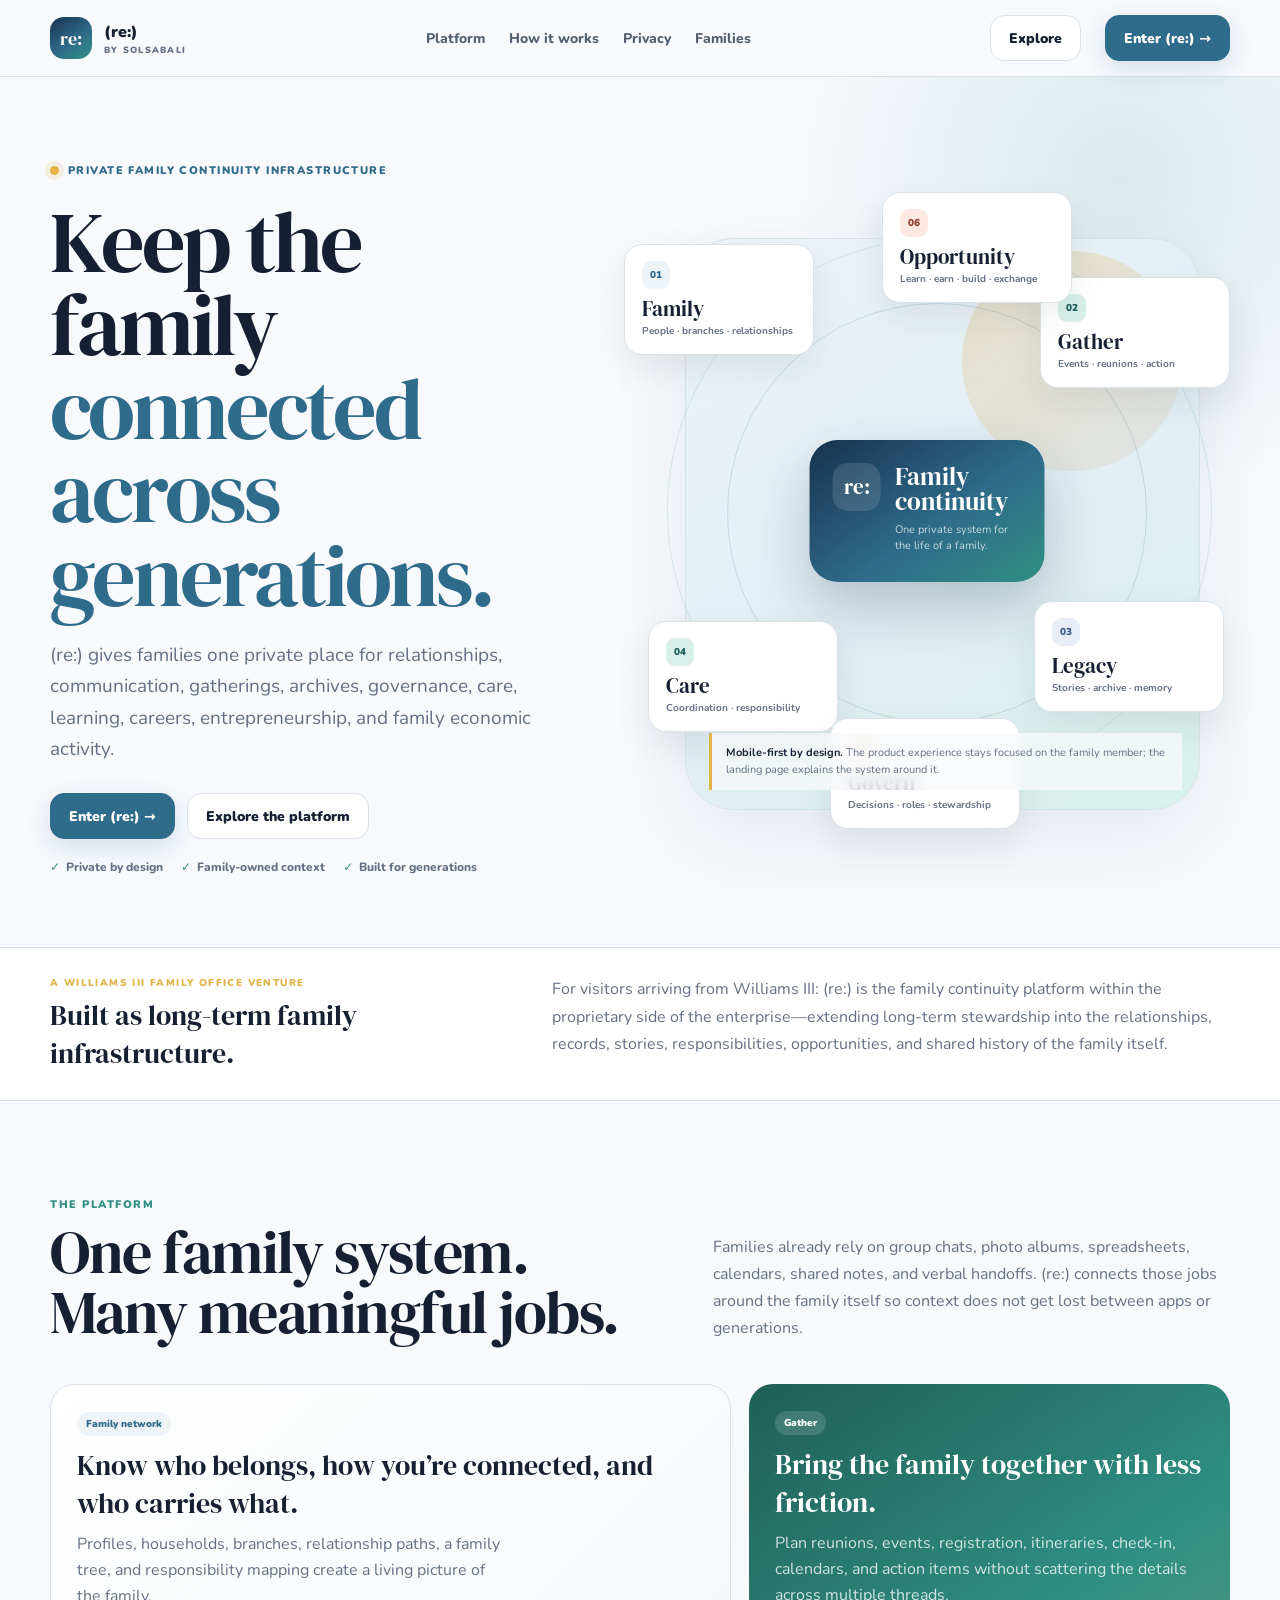
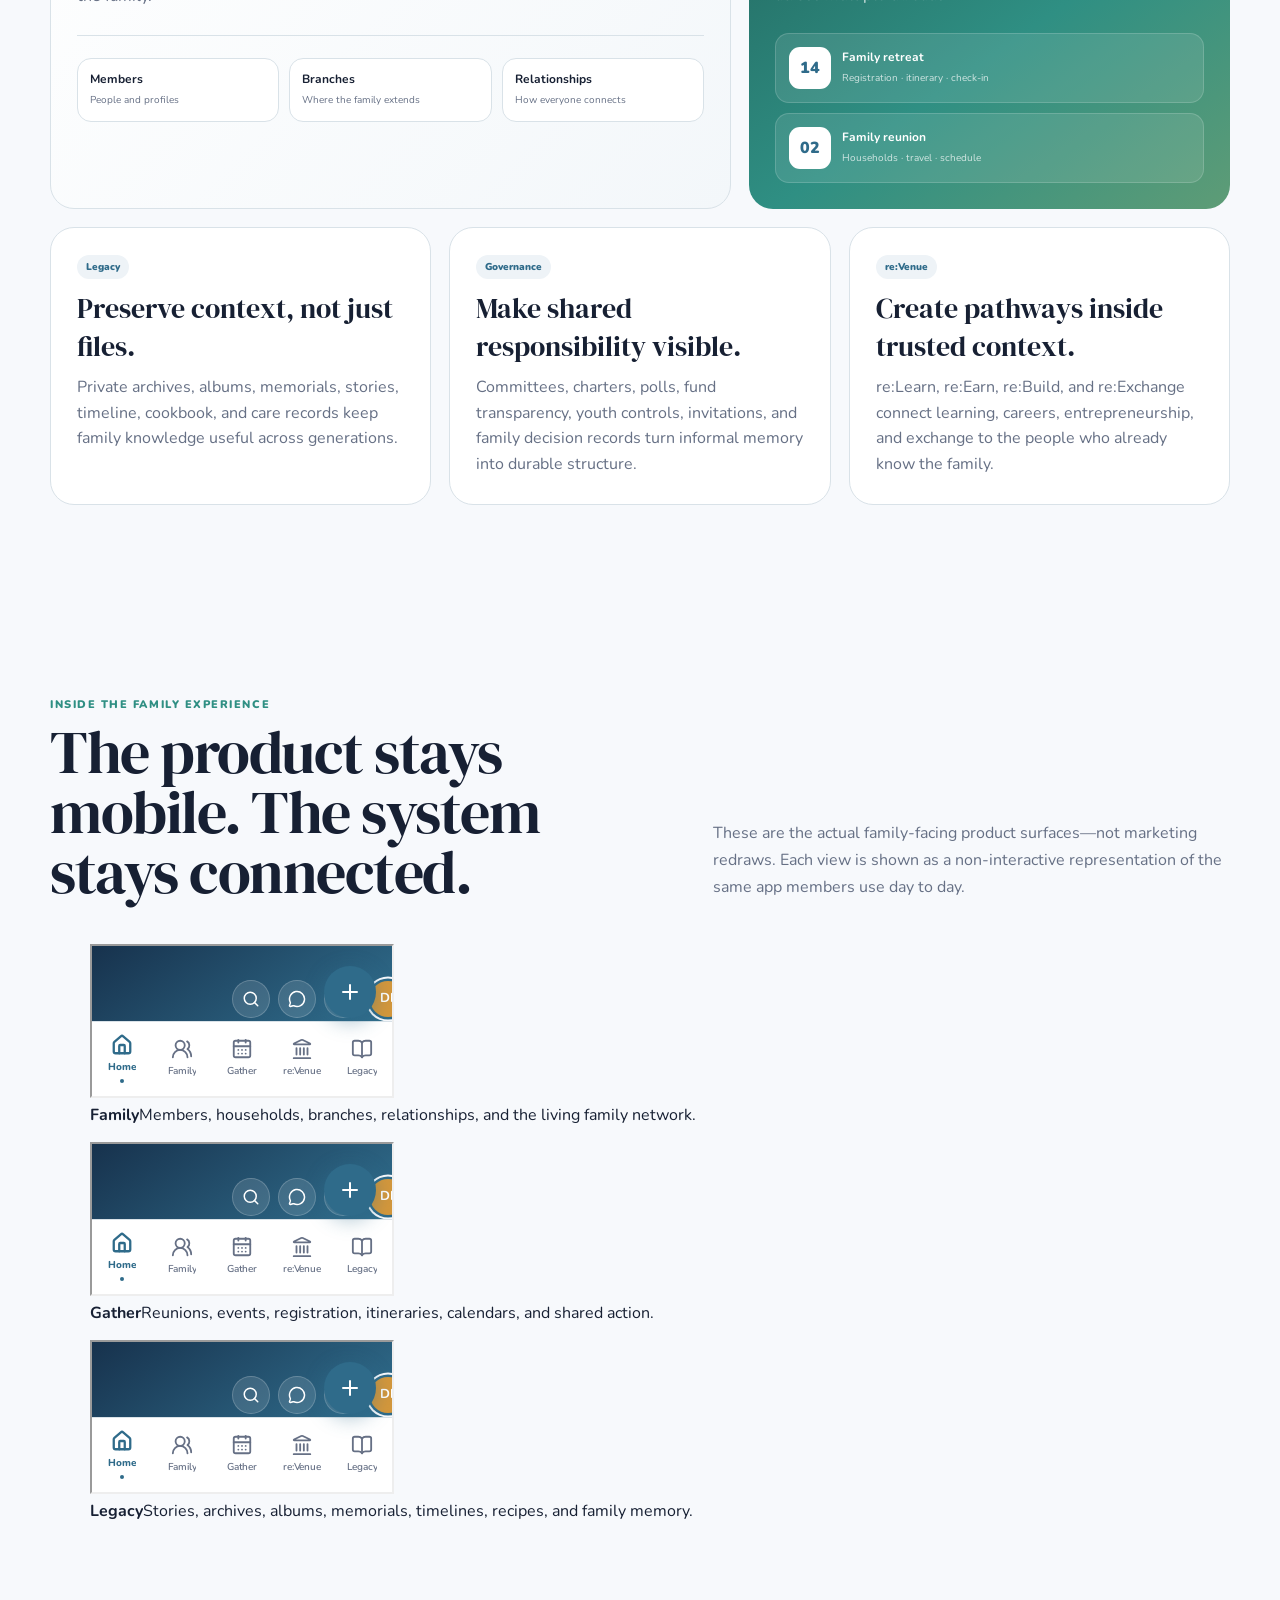
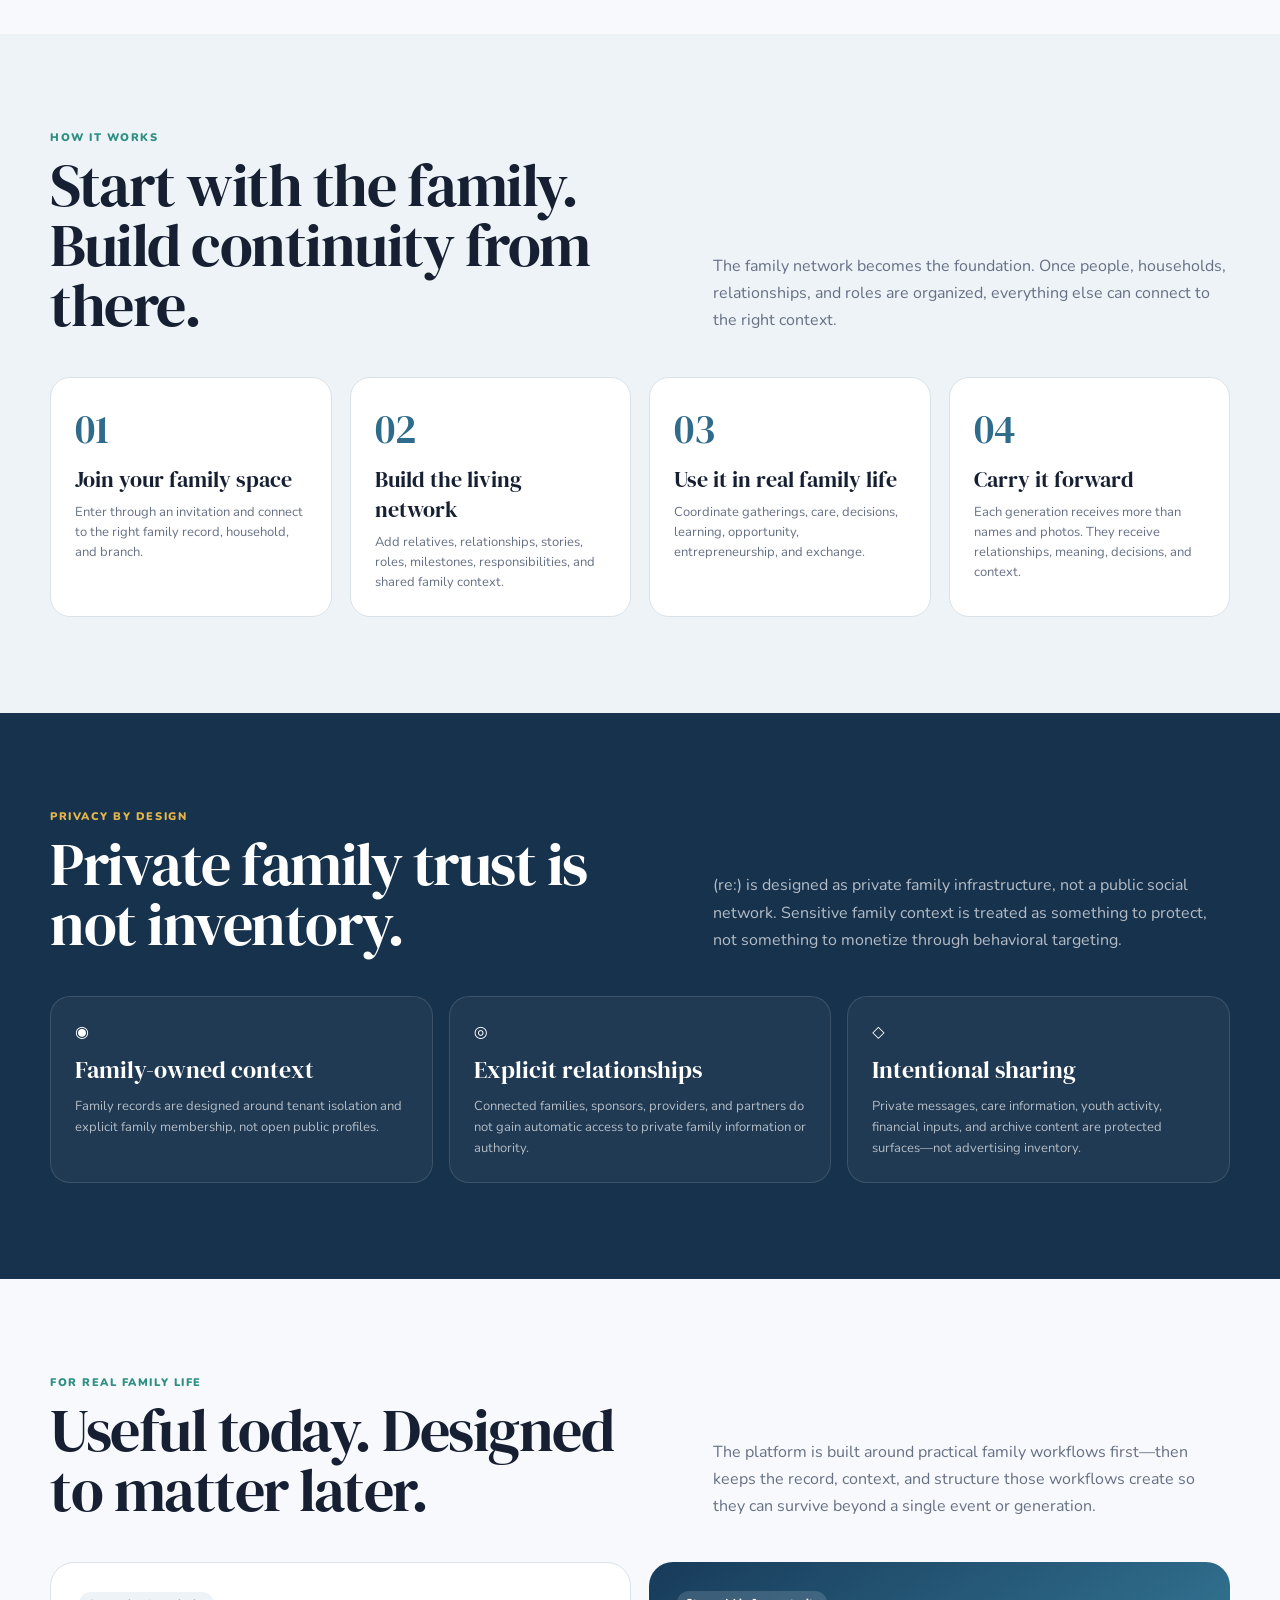
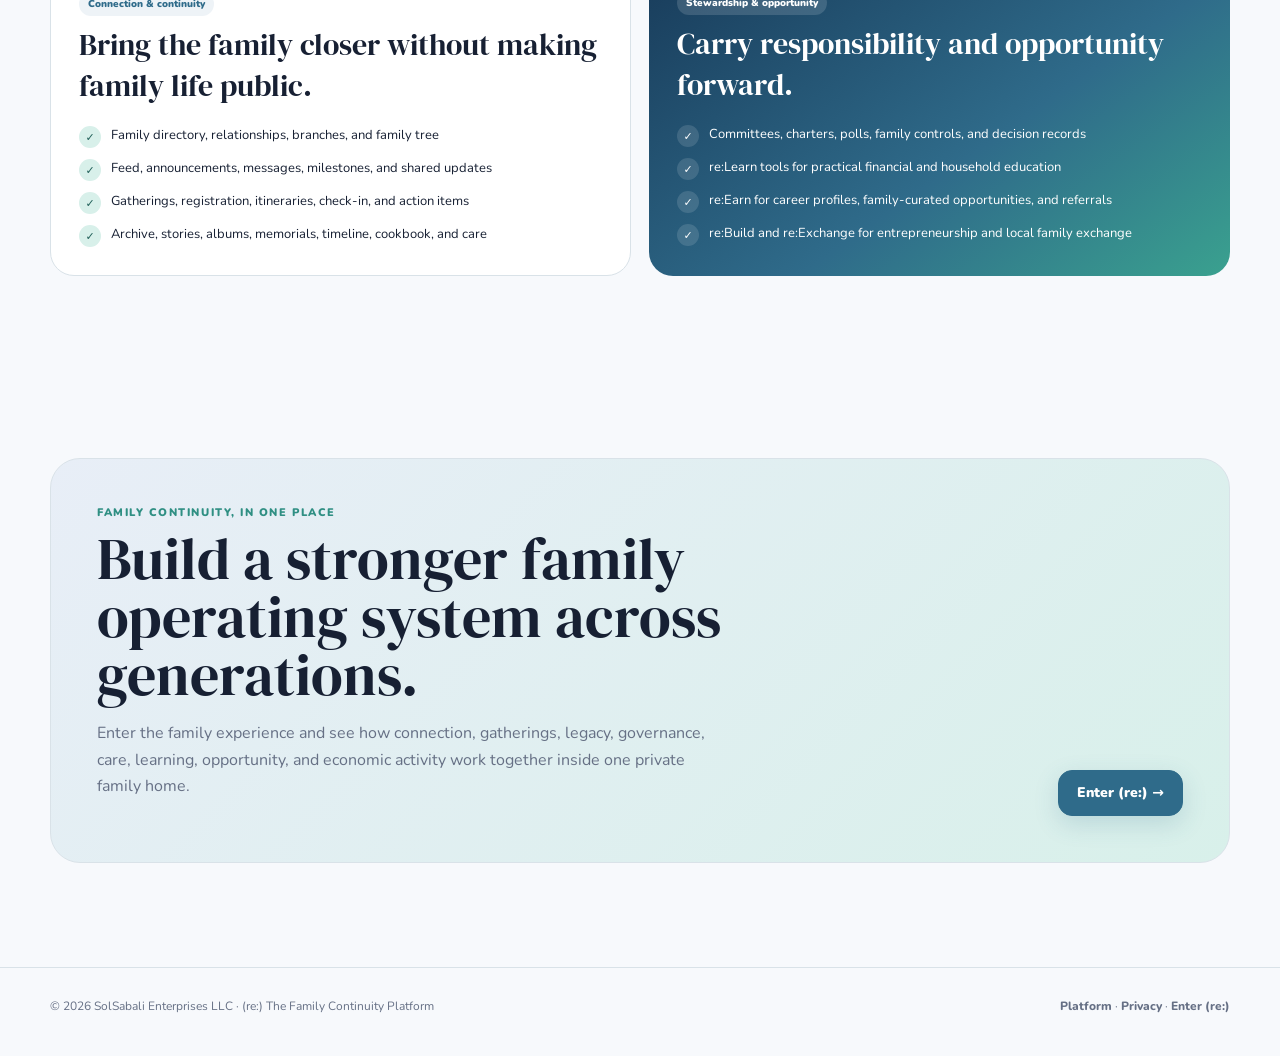
==== index.html @ df9c3077 "Add real mobile product faces below platform story" ====
<!doctype html>
<html lang="en">
<head>
<meta charset="utf-8">
<meta name="viewport" content="width=device-width,initial-scale=1,viewport-fit=cover">
<meta name="theme-color" content="#F7F9FC">
<meta name="author" content="SolSabali Enterprises LLC">
<meta name="description" content="(re:) by SolSabali is private family continuity infrastructure for relationships, communication, archives, gatherings, governance, care, learning, careers, entrepreneurship, and family economic activity.">
<link rel="icon" type="image/png" href="/re-continuity-icon.png">
<link rel="apple-touch-icon" href="/re-continuity-icon.png">
<link rel="manifest" href="/site.webmanifest">
<link rel="stylesheet" href="/landing.css">
<meta property="og:type" content="website">
<meta property="og:url" content="https://continuity.ownmypurpose.io/">
<meta property="og:title" content="(re:) — The Family Continuity Platform">
<meta property="og:description" content="Private family continuity infrastructure by SolSabali.">
<meta property="og:image" content="https://continuity.ownmypurpose.io/social-share.png">
<title>(re:) — The Family Continuity Platform</title>
</head>
<body>
<header><div class="wrap nav"><a class="brand" href="#top"><span class="mark">re:</span><span>(re:)<small>by SolSabali</small></span></a><nav class="links"><a href="#platform">Platform</a><a href="#how">How it works</a><a href="#trust">Privacy</a><a href="#families">Families</a></nav><div class="actions"><a class="btn" href="#platform">Explore</a><a class="btn primary" href="/app.html">Enter (re:) →</a></div><button class="menu" id="menu" aria-label="Open navigation">☰</button></div><div class="mobile" id="mobile"><a href="#platform">Platform</a><a href="#how">How it works</a><a href="#trust">Privacy</a><a href="#families">Families</a><a href="/app.html">Enter (re:) →</a></div></header>
<main id="top">
<section class="hero"><div class="wrap hero-grid"><div><div class="eyebrow"><i></i>Private family continuity infrastructure</div><h1>Keep the family <span>connected across generations.</span></h1><p class="lede">(re:) gives families one private place for relationships, communication, gatherings, archives, governance, care, learning, careers, entrepreneurship, and family economic activity.</p><div class="hero-actions"><a class="btn primary" href="/app.html">Enter (re:) →</a><a class="btn" href="#platform">Explore the platform</a></div><div class="micro"><span>Private by design</span><span>Family-owned context</span><span>Built for generations</span></div></div><div class="continuity-visual" aria-label="The parts of family continuity brought together by (re:)">
  <div class="continuity-orbit orbit-one"></div>
  <div class="continuity-orbit orbit-two"></div>
  <div class="continuity-core">
    <span class="core-mark">re:</span>
    <div><strong>Family continuity</strong><small>One private system for the life of a family.</small></div>
  </div>
  <div class="continuity-node node-family"><span>01</span><strong>Family</strong><small>People · branches · relationships</small></div>
  <div class="continuity-node node-gather"><span>02</span><strong>Gather</strong><small>Events · reunions · action</small></div>
  <div class="continuity-node node-legacy"><span>03</span><strong>Legacy</strong><small>Stories · archive · memory</small></div>
  <div class="continuity-node node-care"><span>04</span><strong>Care</strong><small>Coordination · responsibility</small></div>
  <div class="continuity-node node-govern"><span>05</span><strong>Govern</strong><small>Decisions · roles · stewardship</small></div>
  <div class="continuity-node node-opportunity"><span>06</span><strong>Opportunity</strong><small>Learn · earn · build · exchange</small></div>
  <div class="visual-caption"><b>Mobile-first by design.</b> The product experience stays focused on the family member; the landing page explains the system around it.</div>
</div></div></section>
<section class="handoff"><div class="wrap"><div><div class="handoff-kicker">A Williams III Family Office venture</div><h3>Built as long-term family infrastructure.</h3></div><p>For visitors arriving from Williams III: (re:) is the family continuity platform within the proprietary side of the enterprise—extending long-term stewardship into the relationships, records, stories, responsibilities, opportunities, and shared history of the family itself.</p></div></section>
<section class="section" id="platform"><div class="wrap"><div class="section-head"><div><div class="kicker">The platform</div><h2>One family system. Many meaningful jobs.</h2></div><p>Families already rely on group chats, photo albums, spreadsheets, calendars, shared notes, and verbal handoffs. (re:) connects those jobs around the family itself so context does not get lost between apps or generations.</p></div><div class="feature-grid"><article class="feature f1"><span class="tag">Family network</span><h3>Know who belongs, how you’re connected, and who carries what.</h3><p>Profiles, households, branches, relationship paths, a family tree, and responsibility mapping create a living picture of the family.</p><div class="family-map"><div class="node"><b>Members</b><span>People and profiles</span></div><div class="node"><b>Branches</b><span>Where the family extends</span></div><div class="node"><b>Relationships</b><span>How everyone connects</span></div></div></article><article class="feature f2"><span class="tag">Gather</span><h3>Bring the family together with less friction.</h3><p>Plan reunions, events, registration, itineraries, check-in, calendars, and action items without scattering the details across multiple threads.</p><div class="gather-list"><div class="gather-item"><div class="date">14</div><div><b>Family retreat</b><span>Registration · itinerary · check-in</span></div></div><div class="gather-item"><div class="date">02</div><div><b>Family reunion</b><span>Households · travel · schedule</span></div></div></div></article><article class="feature f3"><span class="tag">Legacy</span><h3>Preserve context, not just files.</h3><p>Private archives, albums, memorials, stories, timeline, cookbook, and care records keep family knowledge useful across generations.</p></article><article class="feature f4"><span class="tag">Governance</span><h3>Make shared responsibility visible.</h3><p>Committees, charters, polls, fund transparency, youth controls, invitations, and family decision records turn informal memory into durable structure.</p></article><article class="feature f5"><span class="tag">re:Venue</span><h3>Create pathways inside trusted context.</h3><p>re:Learn, re:Earn, re:Build, and re:Exchange connect learning, careers, entrepreneurship, and exchange to the people who already know the family.</p></article></div></div></section>
<section class="section product-proof" aria-labelledby="product-proof-title"><div class="wrap"><div class="section-head"><div><div class="kicker">Inside the family experience</div><h2 id="product-proof-title">The product stays mobile. The system stays connected.</h2></div><p>These are the actual family-facing product surfaces—not marketing redraws. Each view is shown as a non-interactive representation of the same app members use day to day.</p></div><div class="screen-faces"><figure class="screen-face"><div class="screen-phone"><iframe title="Actual Family screen" src="/app.html?landing=1&screen=family" loading="lazy" tabindex="-1"></iframe></div><figcaption><strong>Family</strong><span>Members, households, branches, relationships, and the living family network.</span></figcaption></figure><figure class="screen-face featured"><div class="screen-phone"><iframe title="Actual Gather screen" src="/app.html?landing=1&screen=gather" loading="lazy" tabindex="-1"></iframe></div><figcaption><strong>Gather</strong><span>Reunions, events, registration, itineraries, calendars, and shared action.</span></figcaption></figure><figure class="screen-face"><div class="screen-phone"><iframe title="Actual Legacy screen" src="/app.html?landing=1&screen=legacy" loading="lazy" tabindex="-1"></iframe></div><figcaption><strong>Legacy</strong><span>Stories, archives, albums, memorials, timelines, recipes, and family memory.</span></figcaption></figure></div></div></section>
<section class="section flow" id="how"><div class="wrap"><div class="section-head"><div><div class="kicker">How it works</div><h2>Start with the family. Build continuity from there.</h2></div><p>The family network becomes the foundation. Once people, households, relationships, and roles are organized, everything else can connect to the right context.</p></div><div class="steps"><div class="step"><div class="num">01</div><h3>Join your family space</h3><p>Enter through an invitation and connect to the right family record, household, and branch.</p></div><div class="step"><div class="num">02</div><h3>Build the living network</h3><p>Add relatives, relationships, stories, roles, milestones, responsibilities, and shared family context.</p></div><div class="step"><div class="num">03</div><h3>Use it in real family life</h3><p>Coordinate gatherings, care, decisions, learning, opportunity, entrepreneurship, and exchange.</p></div><div class="step"><div class="num">04</div><h3>Carry it forward</h3><p>Each generation receives more than names and photos. They receive relationships, meaning, decisions, and context.</p></div></div></div></section>
<section class="section trust" id="trust"><div class="wrap"><div class="section-head"><div><div class="kicker">Privacy by design</div><h2>Private family trust is not inventory.</h2></div><p>(re:) is designed as private family infrastructure, not a public social network. Sensitive family context is treated as something to protect, not something to monetize through behavioral targeting.</p></div><div class="trust-grid"><div class="trust-card"><div>◉</div><strong>Family-owned context</strong><p>Family records are designed around tenant isolation and explicit family membership, not open public profiles.</p></div><div class="trust-card"><div>◎</div><strong>Explicit relationships</strong><p>Connected families, sponsors, providers, and partners do not gain automatic access to private family information or authority.</p></div><div class="trust-card"><div>◇</div><strong>Intentional sharing</strong><p>Private messages, care information, youth activity, financial inputs, and archive content are protected surfaces—not advertising inventory.</p></div></div></div></section>
<section class="section" id="families"><div class="wrap"><div class="section-head"><div><div class="kicker">For real family life</div><h2>Useful today. Designed to matter later.</h2></div><p>The platform is built around practical family workflows first—then keeps the record, context, and structure those workflows create so they can survive beyond a single event or generation.</p></div><div class="family-use"><div class="use-card"><span class="tag">Connection & continuity</span><h3>Bring the family closer without making family life public.</h3><div class="list"><div><span class="check">✓</span><span>Family directory, relationships, branches, and family tree</span></div><div><span class="check">✓</span><span>Feed, announcements, messages, milestones, and shared updates</span></div><div><span class="check">✓</span><span>Gatherings, registration, itineraries, check-in, and action items</span></div><div><span class="check">✓</span><span>Archive, stories, albums, memorials, timeline, cookbook, and care</span></div></div></div><div class="use-card highlight"><span class="tag" style="background:rgba(255,255,255,.14);color:#fff">Stewardship & opportunity</span><h3>Carry responsibility and opportunity forward.</h3><div class="list"><div><span class="check">✓</span><span>Committees, charters, polls, family controls, and decision records</span></div><div><span class="check">✓</span><span>re:Learn tools for practical financial and household education</span></div><div><span class="check">✓</span><span>re:Earn for career profiles, family-curated opportunities, and referrals</span></div><div><span class="check">✓</span><span>re:Build and re:Exchange for entrepreneurship and local family exchange</span></div></div></div></div></div></section>
<section class="cta"><div class="wrap"><div class="cta-box"><div><div class="kicker">Family continuity, in one place</div><h2>Build a stronger family operating system across generations.</h2><p>Enter the family experience and see how connection, gatherings, legacy, governance, care, learning, opportunity, and economic activity work together inside one private family home.</p></div><a class="btn primary" href="/app.html">Enter (re:) →</a></div></div></section>
</main>
<footer class="footer"><div class="wrap foot"><div>© <span id="year"></span> SolSabali Enterprises LLC · (re:) The Family Continuity Platform</div><div><a href="#platform">Platform</a> · <a href="#trust">Privacy</a> · <a href="/app.html">Enter (re:)</a></div></div></footer>
<script>const m=document.getElementById('menu'),n=document.getElementById('mobile');m.addEventListener('click',()=>n.classList.toggle('open'));n.querySelectorAll('a').forEach(a=>a.addEventListener('click',()=>n.classList.remove('open')));document.getElementById('year').textContent=new Date().getFullYear()</script>
</body></html>
---- landing.css ----
@import url('https://fonts.googleapis.com/css2?family=DM+Serif+Display:ital@0;1&family=Nunito:wght@400;500;600;700;800;900&display=swap');
:root{--background:#F7F9FC;--foreground:#172033;--card:#FFFFFF;--primary:#2F6B8A;--secondary:#2F8F83;--muted:#EEF3F7;--muted-foreground:#667085;--accent:#E2B44A;--border:#D9E2E8;--navy:#17324D;--teal:#2F8F83;--green:#5E9C76;--gold:#E2B44A;--hero-home:linear-gradient(145deg,#17324D 0%,#2F6B8A 56%,#2F8F83 100%);--hero-gather:linear-gradient(145deg,#205F58 0%,#2F8F83 58%,#5E9C76 100%);--hero-venue:linear-gradient(145deg,#183B5A 0%,#2F6B8A 58%,#3AA18F 100%);--sans:'Nunito',system-ui,sans-serif;--display:'DM Serif Display',Georgia,serif;--max:1180px}
*{box-sizing:border-box}html{scroll-behavior:smooth}body{margin:0;background:var(--background);color:var(--foreground);font-family:var(--sans);overflow-x:hidden}a{color:inherit;text-decoration:none}.wrap{width:min(calc(100% - 40px),var(--max));margin:auto}
header{position:sticky;top:0;z-index:50;background:rgba(247,249,252,.92);backdrop-filter:blur(20px);border-bottom:1px solid var(--border)}.nav{height:76px;display:flex;align-items:center;justify-content:space-between;gap:24px}.brand{display:flex;align-items:center;gap:12px;font-weight:900}.mark{width:42px;height:42px;border-radius:14px;background:var(--hero-home);display:grid;place-items:center;color:#fff;font:400 18px var(--display)}.brand small{display:block;margin-top:1px;font-size:9px;letter-spacing:.14em;text-transform:uppercase;color:var(--muted-foreground)}.links,.actions{display:flex;align-items:center;gap:24px}.links{font-size:14px;font-weight:800;color:#536072}.btn{display:inline-flex;align-items:center;justify-content:center;min-height:46px;padding:0 18px;border-radius:14px;border:1px solid var(--border);font-size:14px;font-weight:900;background:#fff}.btn.primary{background:var(--primary);border-color:var(--primary);color:#fff;box-shadow:0 8px 24px rgba(47,107,138,.18)}.menu{display:none;border:0;background:none;font-size:24px;color:var(--foreground)}.mobile{display:none;padding:0 20px 18px}.mobile a{display:block;padding:10px 0;font-weight:800}
.hero{padding:82px 0 72px;position:relative;overflow:hidden}.hero:before{content:"";position:absolute;width:680px;height:680px;border-radius:50%;right:-180px;top:-240px;background:radial-gradient(circle,rgba(47,143,131,.14),rgba(47,107,138,.05) 44%,transparent 68%)}.hero-grid{display:grid;grid-template-columns:.92fr 1.08fr;gap:58px;align-items:center;position:relative}.eyebrow{display:inline-flex;align-items:center;gap:9px;font-size:11px;letter-spacing:.13em;text-transform:uppercase;font-weight:900;color:var(--primary)}.eyebrow i{width:9px;height:9px;border-radius:50%;background:var(--accent);box-shadow:0 0 0 5px rgba(226,180,74,.16)}h1,h2,h3{font-family:var(--display);font-weight:400}.hero h1{font-size:clamp(58px,7vw,86px);line-height:.97;letter-spacing:-.035em;margin:20px 0 22px;max-width:780px}.hero h1 span{color:var(--primary)}.lede{font-size:19px;line-height:1.65;color:var(--muted-foreground);max-width:630px}.hero-actions{display:flex;gap:12px;flex-wrap:wrap;margin-top:28px}.micro{display:flex;gap:18px;flex-wrap:wrap;margin-top:20px;color:var(--muted-foreground);font-size:12px;font-weight:800}.micro span:before{content:"✓";color:var(--secondary);margin-right:6px}
.phone-stage{position:relative;min-height:690px;display:grid;place-items:center}.halo{position:absolute;width:530px;height:530px;border-radius:50%;background:linear-gradient(145deg,rgba(47,107,138,.10),rgba(47,143,131,.08))}.phone{position:relative;width:355px;height:720px;border-radius:52px;padding:12px;background:#0F1A24;box-shadow:0 42px 90px rgba(23,50,77,.24),0 0 0 2px #223543;z-index:3}.phone:before{content:"";position:absolute;top:19px;left:50%;transform:translateX(-50%);width:112px;height:30px;border-radius:18px;background:#0A1219;z-index:5}.phone iframe{width:100%;height:100%;border:0;border-radius:41px;background:var(--background)}.phone-card{position:absolute;width:230px;border-radius:22px;padding:20px;background:#fff;border:1px solid var(--border);box-shadow:0 20px 50px rgba(23,32,51,.11);z-index:2}.phone-card.left{left:0;top:165px}.phone-card.right{right:0;bottom:110px}.phone-card .label{font-size:10px;letter-spacing:.1em;text-transform:uppercase;font-weight:900;color:var(--secondary)}.phone-card strong{display:block;font-family:var(--display);font-size:23px;font-weight:400;margin:6px 0}.phone-card p{margin:0;color:var(--muted-foreground);font-size:12px;line-height:1.5}
.handoff{border-top:1px solid var(--border);border-bottom:1px solid var(--border);background:#fff}.handoff .wrap{display:grid;grid-template-columns:.8fr 1.2fr;gap:50px;padding:28px 0}.handoff-kicker{font-size:10px;letter-spacing:.14em;text-transform:uppercase;font-weight:900;color:var(--accent)}.handoff h3{font-size:28px;margin:6px 0 0}.handoff p{margin:0;color:var(--muted-foreground);line-height:1.7}
.section{padding:96px 0}.section-head{display:grid;grid-template-columns:1fr .85fr;gap:54px;align-items:end;margin-bottom:42px}.kicker{font-size:11px;letter-spacing:.14em;text-transform:uppercase;font-weight:900;color:var(--secondary);margin-bottom:10px}.section-head h2{font-size:clamp(42px,5vw,60px);line-height:1;letter-spacing:-.025em;margin:0}.section-head p{margin:0;color:var(--muted-foreground);line-height:1.7}
.feature-grid{display:grid;grid-template-columns:repeat(12,1fr);gap:18px}.feature{background:#fff;border:1px solid var(--border);border-radius:24px;padding:26px;min-height:250px;position:relative;overflow:hidden}.feature h3{font-size:28px;margin:10px 0}.feature p{color:var(--muted-foreground);line-height:1.6;margin:0;max-width:43ch}.f1{grid-column:span 7;background:linear-gradient(135deg,#fff,#F3F7FA)}.f2{grid-column:span 5;background:var(--hero-gather);color:#fff;border:0}.f2 p{color:rgba(255,255,255,.78)}.f3,.f4,.f5{grid-column:span 4}.tag{display:inline-flex;padding:5px 9px;border-radius:999px;background:var(--muted);font-size:10px;font-weight:900;color:var(--primary)}.f2 .tag{background:rgba(255,255,255,.14);color:#fff}.family-map{margin-top:26px;border-top:1px solid var(--border);padding-top:22px;display:grid;grid-template-columns:repeat(3,1fr);gap:10px}.node{background:#fff;border:1px solid var(--border);border-radius:14px;padding:12px}.node b{display:block;font-size:12px}.node span{font-size:10px;color:var(--muted-foreground)}.gather-list{margin-top:25px;display:grid;gap:10px}.gather-item{display:flex;gap:11px;align-items:center;padding:13px;background:rgba(255,255,255,.1);border:1px solid rgba(255,255,255,.16);border-radius:14px}.date{width:42px;height:42px;border-radius:11px;background:#fff;color:var(--primary);display:grid;place-items:center;font-weight:900}.gather-item b{display:block;font-size:12px}.gather-item span{font-size:10px;opacity:.75}
.flow{background:var(--muted)}.steps{display:grid;grid-template-columns:repeat(4,1fr);gap:18px}.step{background:#fff;border:1px solid var(--border);border-radius:20px;padding:24px}.num{font-family:var(--display);font-size:40px;color:var(--primary)}.step h3{font-size:22px;margin:8px 0}.step p{font-size:13px;color:var(--muted-foreground);line-height:1.55;margin:0}
.trust{background:var(--navy);color:#fff}.trust .section-head p{color:rgba(255,255,255,.68)}.trust .kicker{color:var(--gold)}.trust-grid{display:grid;grid-template-columns:repeat(3,1fr);gap:16px}.trust-card{padding:24px;border-radius:20px;border:1px solid rgba(255,255,255,.12);background:rgba(255,255,255,.04)}.trust-card strong{display:block;font-family:var(--display);font-size:24px;font-weight:400;margin:10px 0}.trust-card p{margin:0;font-size:13px;line-height:1.6;color:rgba(255,255,255,.66)}
.family-use{display:grid;grid-template-columns:1fr 1fr;gap:18px}.use-card{border:1px solid var(--border);border-radius:24px;padding:28px;background:#fff}.use-card h3{font-size:30px;margin:8px 0}.use-card p{color:var(--muted-foreground);line-height:1.65}.use-card.highlight{background:var(--hero-venue);color:#fff;border:0}.list{display:grid;gap:11px;margin-top:20px}.list div{display:flex;gap:10px;font-size:13px}.check{width:22px;height:22px;border-radius:50%;background:#D8F0EA;color:#205F58;display:grid;place-items:center;font-size:11px;font-weight:900;flex:0 0 auto}.highlight .check{background:rgba(255,255,255,.13);color:#fff}
.cta{padding:86px 0 104px}.cta-box{border-radius:30px;padding:46px;background:linear-gradient(135deg,#E8EEF7,#D8F0EA);display:flex;align-items:end;justify-content:space-between;gap:32px;border:1px solid var(--border)}.cta-box h2{font-size:clamp(40px,5vw,58px);line-height:1;margin:0;max-width:720px}.cta-box p{color:var(--muted-foreground);max-width:620px;line-height:1.65}.footer{border-top:1px solid var(--border);padding:30px 0 42px}.foot{display:flex;justify-content:space-between;gap:20px;flex-wrap:wrap;color:var(--muted-foreground);font-size:12px}.foot a{font-weight:800}
@media(max-width:980px){.links{display:none}.menu{display:block}.hero-grid,.section-head,.handoff .wrap,.family-use{grid-template-columns:1fr}.phone-stage{min-height:660px}.phone-card.left{left:5%}.phone-card.right{right:5%}.feature-grid{grid-template-columns:1fr 1fr}.f1,.f2,.f3,.f4,.f5{grid-column:auto}.f1{grid-column:span 2}.steps,.trust-grid{grid-template-columns:1fr 1fr}}
@media(max-width:660px){.wrap{width:min(calc(100% - 28px),var(--max))}.actions{display:none}.mobile.open{display:block}.hero{padding:54px 0 42px}.hero h1{font-size:54px}.lede{font-size:17px}.hero-actions .btn{width:100%}.phone-stage{min-height:590px}.phone{width:290px;height:590px;border-radius:44px}.phone iframe{border-radius:34px}.phone-card{display:none}.section{padding:70px 0}.feature-grid,.steps,.trust-grid{grid-template-columns:1fr}.f1{grid-column:auto}.family-map{grid-template-columns:1fr}.cta-box{padding:30px 24px;align-items:start;flex-direction:column}.handoff .wrap{gap:12px}}
/* First-fold product story — explanatory, not an embedded application */
.continuity-visual{position:relative;min-height:650px;isolation:isolate}
.continuity-visual:before{content:"";position:absolute;inset:7% 5% 5% 10%;border-radius:48px;background:linear-gradient(145deg,#EEF3F7 0%,#E3EEF4 48%,#D8F0EA 100%);border:1px solid var(--border);box-shadow:0 30px 80px rgba(23,50,77,.08);z-index:-3}
.continuity-visual:after{content:"";position:absolute;width:220px;height:220px;border-radius:50%;right:8%;top:9%;background:linear-gradient(145deg,rgba(226,180,74,.26),rgba(217,118,76,.08));filter:blur(.1px);z-index:-2}
.continuity-orbit{position:absolute;border:1px solid rgba(47,107,138,.18);border-radius:50%;z-index:-1}
.orbit-one{width:420px;height:420px;left:17%;top:17%}.orbit-two{width:545px;height:545px;left:7%;top:7%;border-color:rgba(47,143,131,.14)}
.continuity-core{position:absolute;left:50%;top:49%;transform:translate(-50%,-50%);width:235px;min-height:142px;border-radius:28px;background:var(--hero-home);color:#fff;padding:23px;display:flex;gap:14px;align-items:flex-start;box-shadow:0 24px 54px rgba(23,50,77,.24)}
.core-mark{width:48px;height:48px;border-radius:15px;background:rgba(255,255,255,.12);display:grid;place-items:center;font:400 21px var(--display);flex:0 0 auto}.continuity-core strong{display:block;font:400 25px/1.02 var(--display);margin:1px 0 7px}.continuity-core small{display:block;color:rgba(255,255,255,.72);font-size:11px;line-height:1.45}
.continuity-node{position:absolute;width:190px;padding:16px 17px;border-radius:18px;background:#fff;border:1px solid var(--border);box-shadow:0 14px 34px rgba(23,32,51,.08)}
.continuity-node>span{display:inline-grid;place-items:center;width:28px;height:28px;border-radius:9px;background:var(--muted);color:var(--primary);font-size:10px;font-weight:900;margin-bottom:9px}.continuity-node strong{display:block;font:400 21px/1 var(--display);margin-bottom:5px}.continuity-node small{display:block;font-size:10px;line-height:1.4;color:var(--muted-foreground);font-weight:700}
.node-family{left:0;top:8%}.node-gather{right:0;top:13%}.node-legacy{right:1%;bottom:20%}.node-care{left:4%;bottom:17%}.node-govern{left:34%;bottom:2%}.node-opportunity{right:26%;top:0}
.node-gather>span,.node-care>span{background:#D8F0EA;color:#205F58}.node-legacy>span{background:#E8EEF7;color:#405C85}.node-govern>span{background:#FFF9E9;color:#A97822}.node-opportunity>span{background:#FDE9E1;color:#93402D}
.visual-caption{position:absolute;left:14%;right:8%;bottom:8%;padding:12px 14px;border-left:3px solid var(--accent);color:var(--muted-foreground);font-size:11px;line-height:1.5;background:rgba(247,249,252,.76);backdrop-filter:blur(8px)}.visual-caption b{color:var(--foreground)}
@media(max-width:980px){.continuity-visual{min-height:590px;max-width:700px;margin:0 auto}.node-family{left:5%}.node-gather{right:5%}.node-care{left:7%}.node-legacy{right:6%}}
@media(max-width:660px){.continuity-visual{min-height:510px}.continuity-visual:before{inset:4% 0}.orbit-one{width:300px;height:300px;left:10%;top:23%}.orbit-two{width:390px;height:390px;left:-5%;top:15%}.continuity-core{width:205px;min-height:124px;padding:18px;top:47%}.core-mark{width:42px;height:42px}.continuity-core strong{font-size:22px}.continuity-node{width:145px;padding:12px}.continuity-node strong{font-size:18px}.continuity-node small{font-size:9px}.node-family{left:0;top:5%}.node-gather{right:0;top:8%}.node-legacy{right:0;bottom:18%}.node-care{left:0;bottom:15%}.node-govern{left:28%;bottom:0}.node-opportunity{right:22%;top:0}.visual-caption{display:none}}
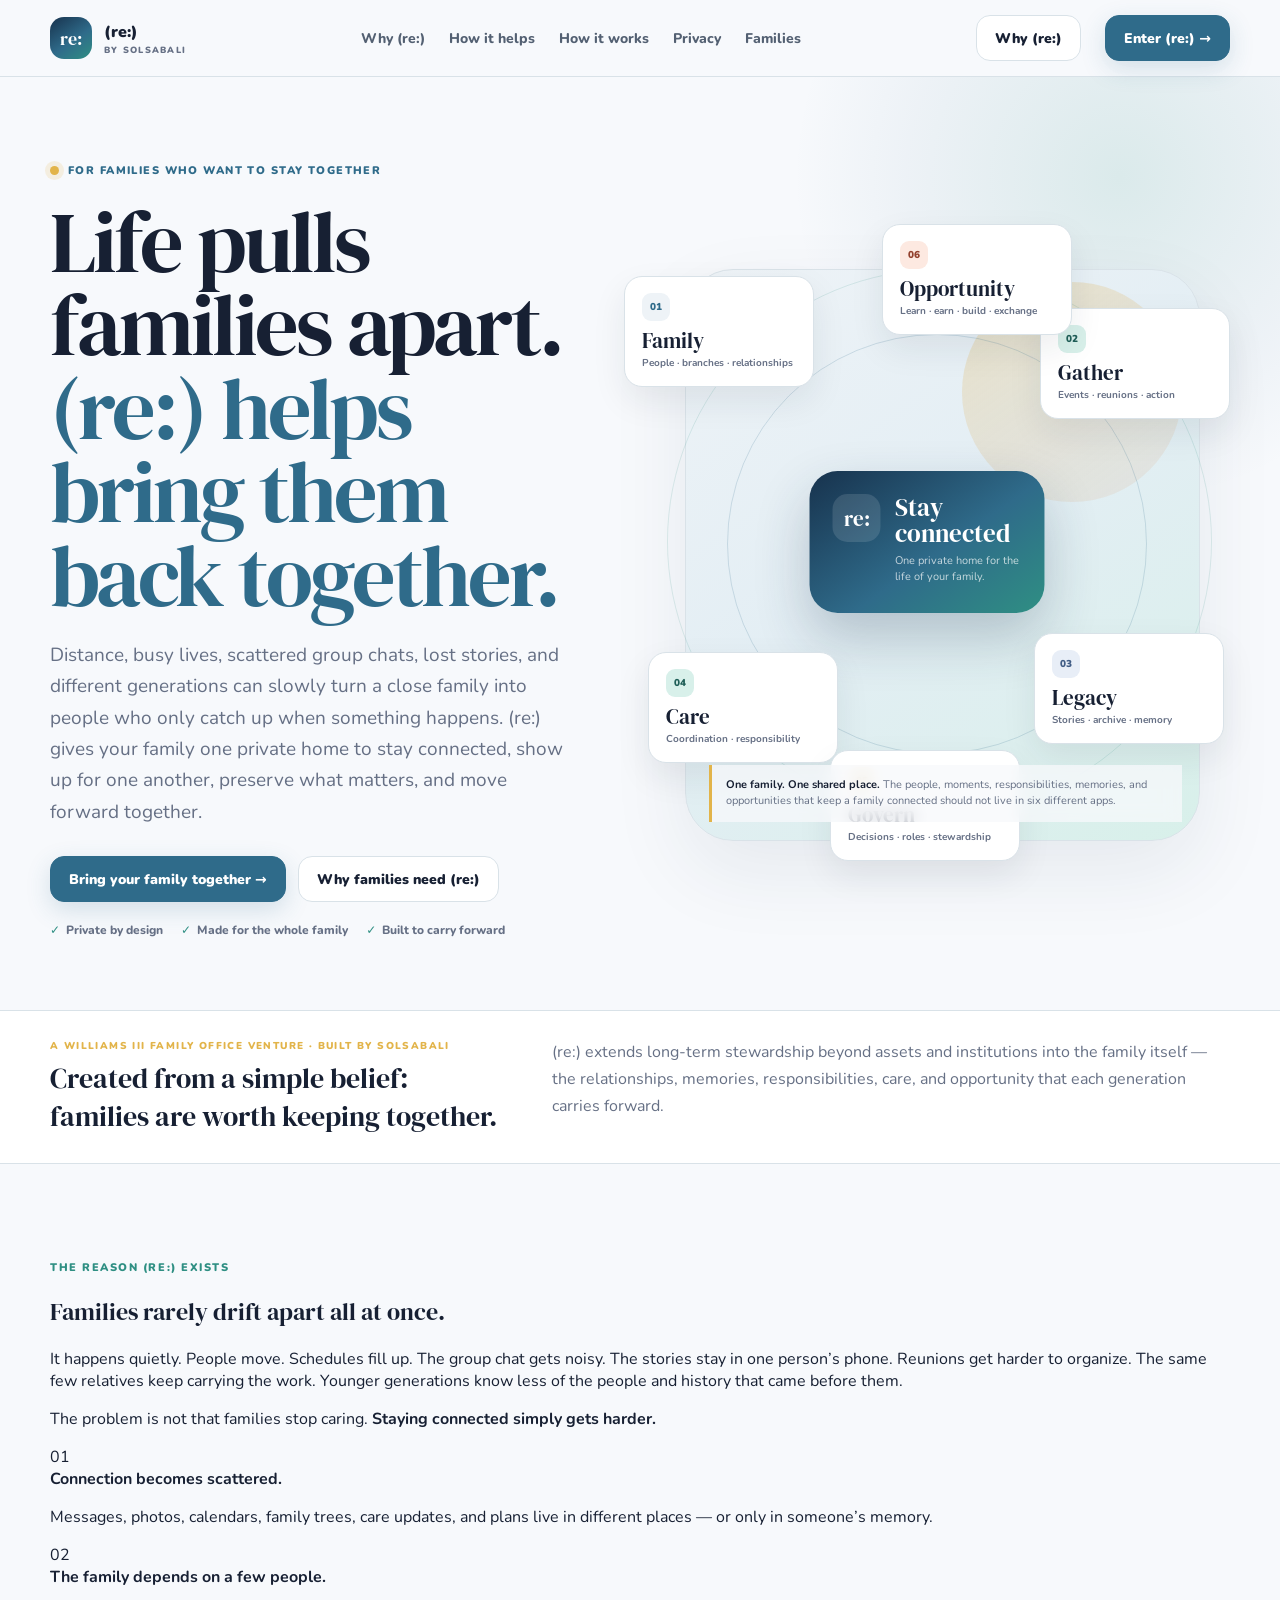
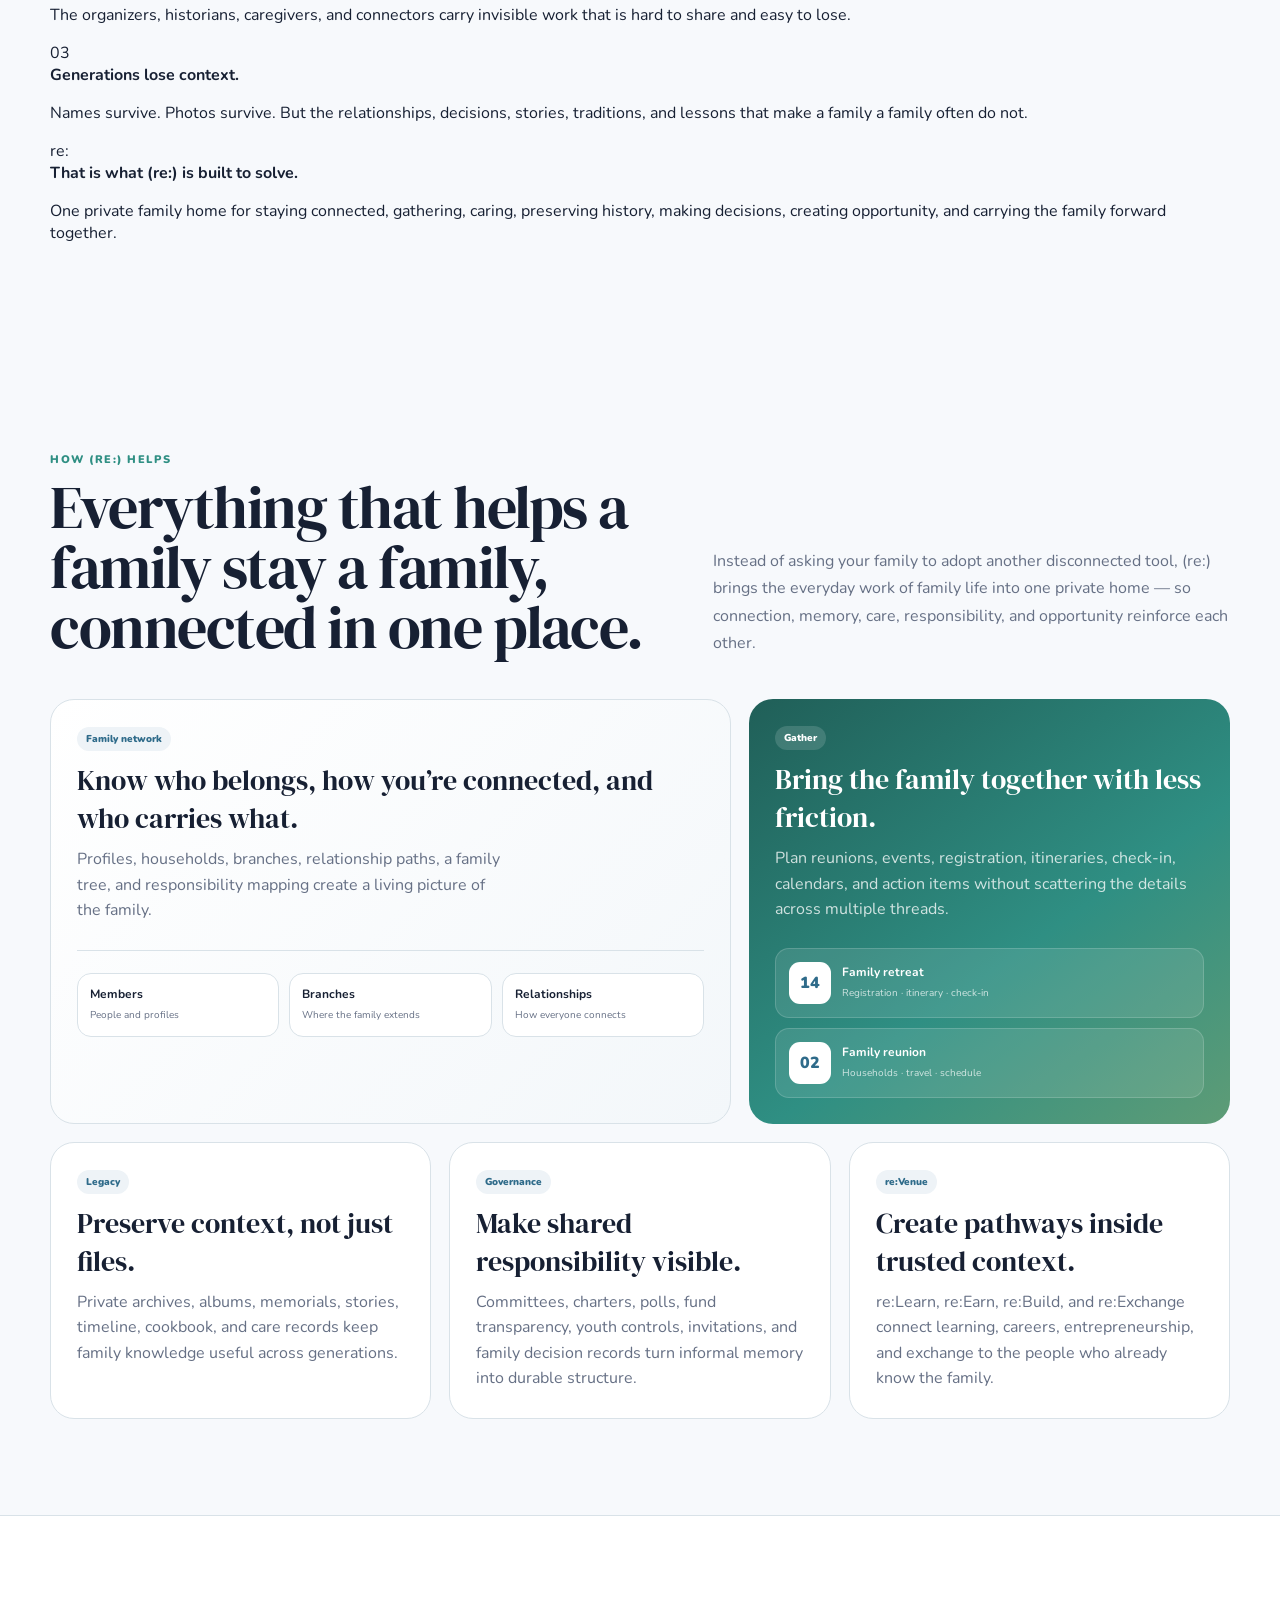
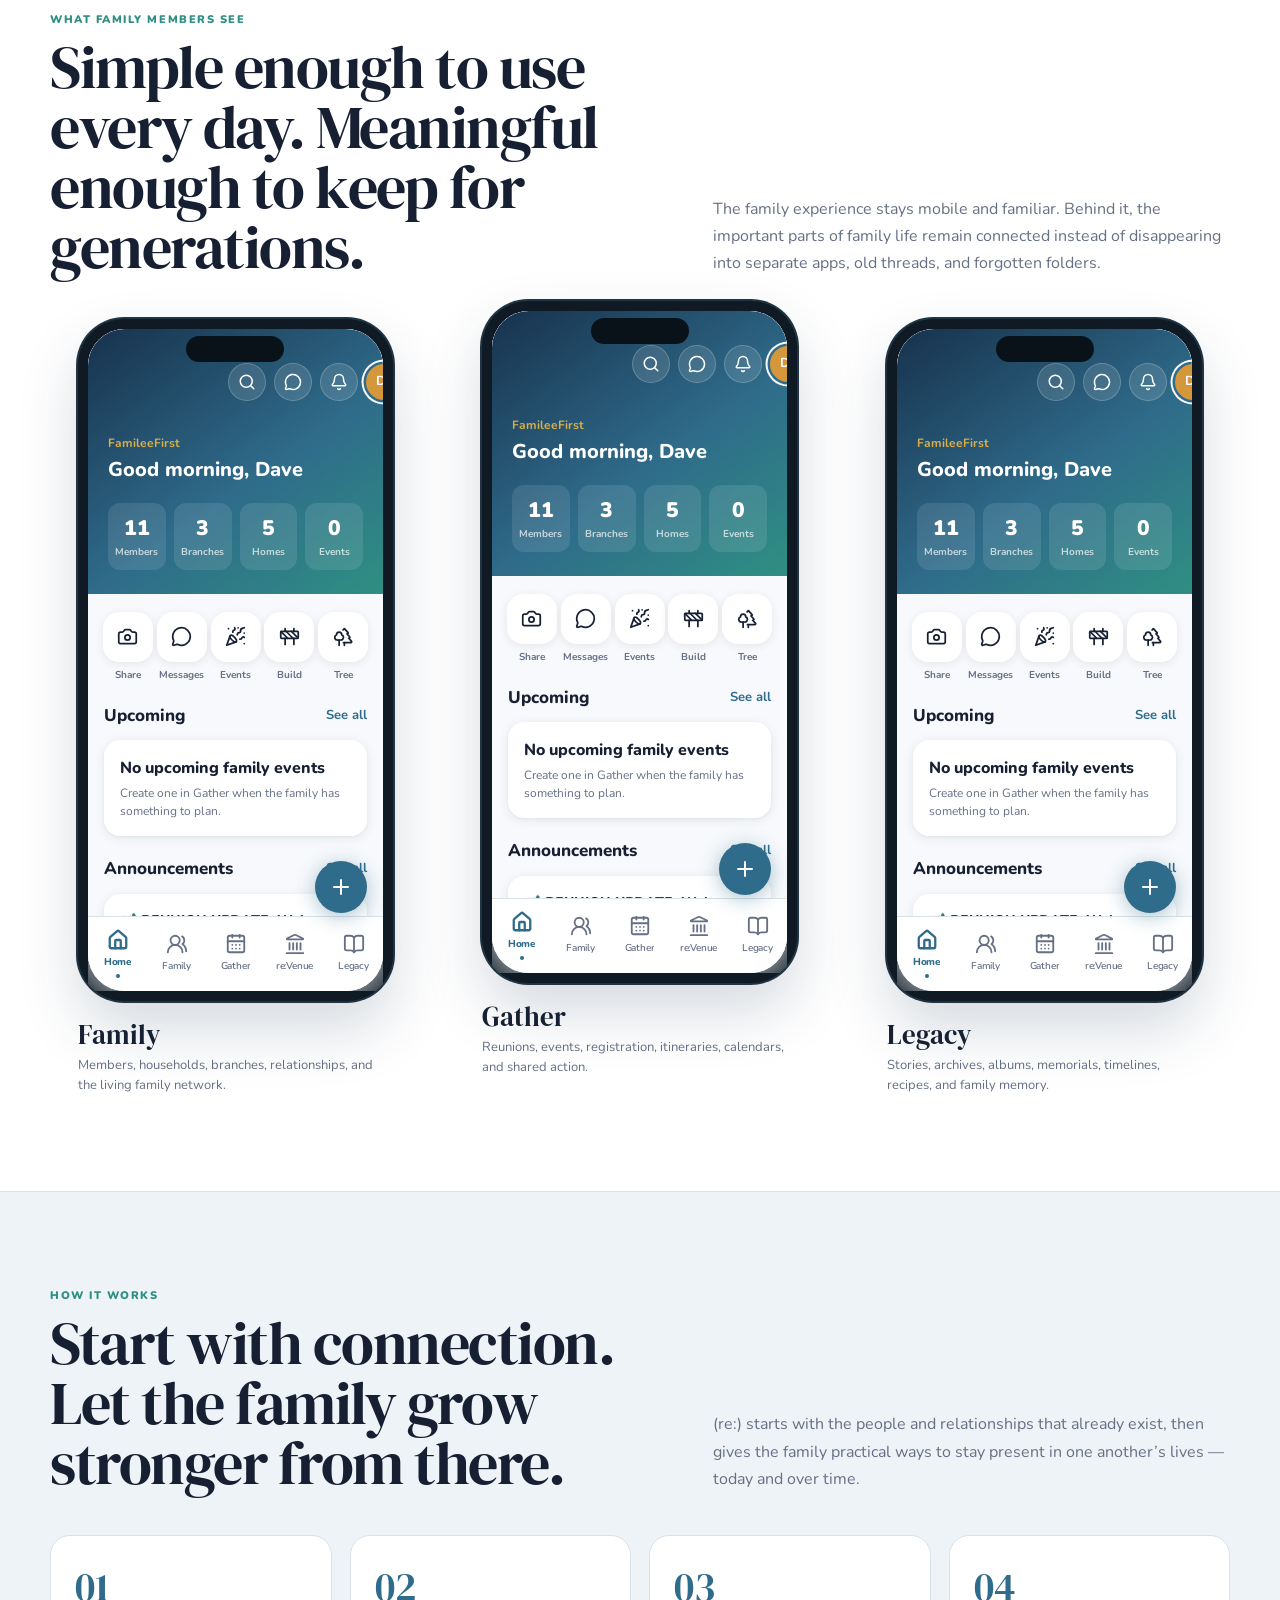
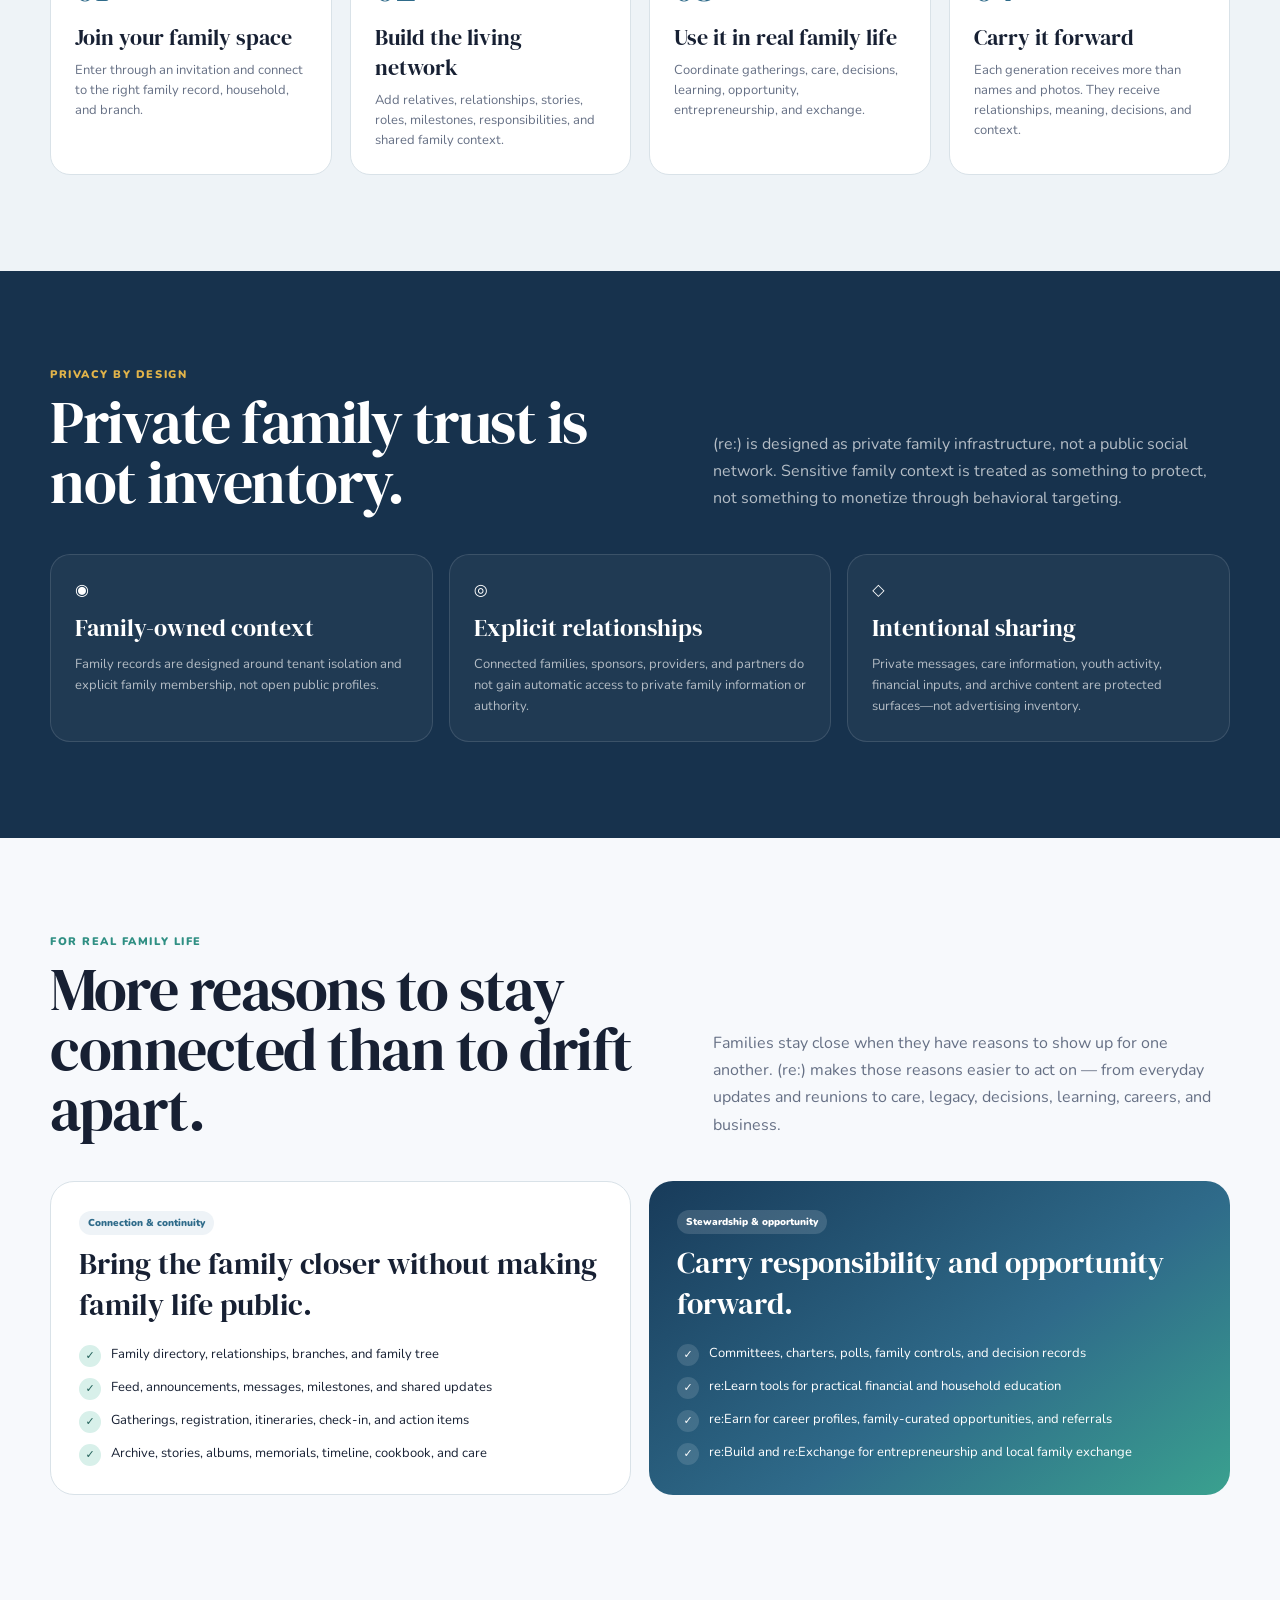
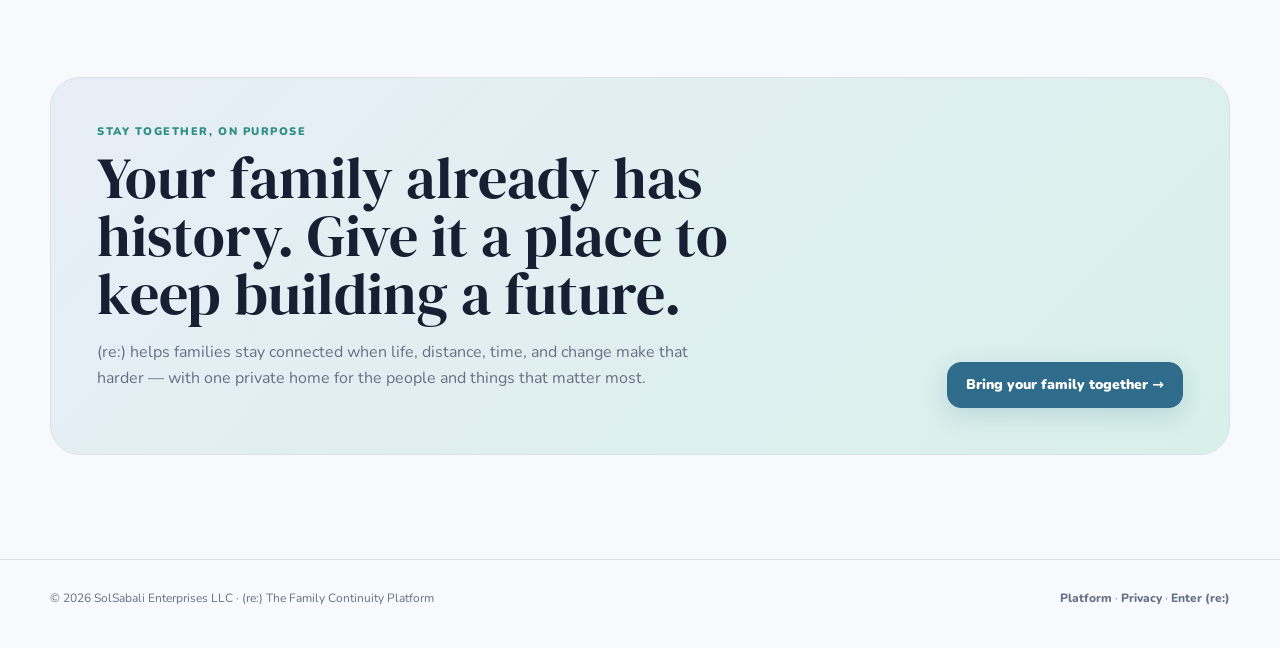
==== commit 3dd143d9: "Reframe landing page around the pain of families drifting apart" ====
--- a/index.html
+++ b/index.html
@@ -5,7 +5,7 @@
 <meta name="viewport" content="width=device-width,initial-scale=1,viewport-fit=cover">
 <meta name="theme-color" content="#F7F9FC">
 <meta name="author" content="SolSabali Enterprises LLC">
-<meta name="description" content="(re:) by SolSabali is private family continuity infrastructure for relationships, communication, archives, gatherings, governance, care, learning, careers, entrepreneurship, and family economic activity.">
+<meta name="description" content="(re:) by SolSabali helps families stay connected across distance, generations, and change — in one private family home.">
 <link rel="icon" type="image/png" href="/re-continuity-icon.png">
 <link rel="apple-touch-icon" href="/re-continuity-icon.png">
 <link rel="manifest" href="/site.webmanifest">
@@ -13,19 +13,19 @@
 <meta property="og:type" content="website">
 <meta property="og:url" content="https://continuity.ownmypurpose.io/">
 <meta property="og:title" content="(re:) — The Family Continuity Platform">
-<meta property="og:description" content="Private family continuity infrastructure by SolSabali.">
+<meta property="og:description" content="A private family home built to help families stay connected, preserve what matters, and move forward together.">
 <meta property="og:image" content="https://continuity.ownmypurpose.io/social-share.png">
 <title>(re:) — The Family Continuity Platform</title>
 </head>
 <body>
-<header><div class="wrap nav"><a class="brand" href="#top"><span class="mark">re:</span><span>(re:)<small>by SolSabali</small></span></a><nav class="links"><a href="#platform">Platform</a><a href="#how">How it works</a><a href="#trust">Privacy</a><a href="#families">Families</a></nav><div class="actions"><a class="btn" href="#platform">Explore</a><a class="btn primary" href="/app.html">Enter (re:) →</a></div><button class="menu" id="menu" aria-label="Open navigation">☰</button></div><div class="mobile" id="mobile"><a href="#platform">Platform</a><a href="#how">How it works</a><a href="#trust">Privacy</a><a href="#families">Families</a><a href="/app.html">Enter (re:) →</a></div></header>
+<header><div class="wrap nav"><a class="brand" href="#top"><span class="mark">re:</span><span>(re:)<small>by SolSabali</small></span></a><nav class="links"><a href="#why">Why (re:)</a><a href="#platform">How it helps</a><a href="#how">How it works</a><a href="#trust">Privacy</a><a href="#families">Families</a></nav><div class="actions"><a class="btn" href="#why">Why (re:)</a><a class="btn primary" href="/app.html">Enter (re:) →</a></div><button class="menu" id="menu" aria-label="Open navigation">☰</button></div><div class="mobile" id="mobile"><a href="#why">Why (re:)</a><a href="#platform">How it helps</a><a href="#how">How it works</a><a href="#trust">Privacy</a><a href="#families">Families</a><a href="/app.html">Enter (re:) →</a></div></header>
 <main id="top">
-<section class="hero"><div class="wrap hero-grid"><div><div class="eyebrow"><i></i>Private family continuity infrastructure</div><h1>Keep the family <span>connected across generations.</span></h1><p class="lede">(re:) gives families one private place for relationships, communication, gatherings, archives, governance, care, learning, careers, entrepreneurship, and family economic activity.</p><div class="hero-actions"><a class="btn primary" href="/app.html">Enter (re:) →</a><a class="btn" href="#platform">Explore the platform</a></div><div class="micro"><span>Private by design</span><span>Family-owned context</span><span>Built for generations</span></div></div><div class="continuity-visual" aria-label="The parts of family continuity brought together by (re:)">
+<section class="hero"><div class="wrap hero-grid"><div><div class="eyebrow"><i></i>For families who want to stay together</div><h1>Life pulls families apart. <span>(re:) helps bring them back together.</span></h1><p class="lede">Distance, busy lives, scattered group chats, lost stories, and different generations can slowly turn a close family into people who only catch up when something happens. (re:) gives your family one private home to stay connected, show up for one another, preserve what matters, and move forward together.</p><div class="hero-actions"><a class="btn primary" href="/app.html">Bring your family together →</a><a class="btn" href="#why">Why families need (re:)</a></div><div class="micro"><span>Private by design</span><span>Made for the whole family</span><span>Built to carry forward</span></div></div><div class="continuity-visual" aria-label="The parts of family continuity brought together by (re:)">
   <div class="continuity-orbit orbit-one"></div>
   <div class="continuity-orbit orbit-two"></div>
   <div class="continuity-core">
     <span class="core-mark">re:</span>
-    <div><strong>Family continuity</strong><small>One private system for the life of a family.</small></div>
+    <div><strong>Stay connected</strong><small>One private home for the life of your family.</small></div>
   </div>
   <div class="continuity-node node-family"><span>01</span><strong>Family</strong><small>People · branches · relationships</small></div>
   <div class="continuity-node node-gather"><span>02</span><strong>Gather</strong><small>Events · reunions · action</small></div>
@@ -33,15 +33,16 @@
   <div class="continuity-node node-care"><span>04</span><strong>Care</strong><small>Coordination · responsibility</small></div>
   <div class="continuity-node node-govern"><span>05</span><strong>Govern</strong><small>Decisions · roles · stewardship</small></div>
   <div class="continuity-node node-opportunity"><span>06</span><strong>Opportunity</strong><small>Learn · earn · build · exchange</small></div>
-  <div class="visual-caption"><b>Mobile-first by design.</b> The product experience stays focused on the family member; the landing page explains the system around it.</div>
+  <div class="visual-caption"><b>One family. One shared place.</b> The people, moments, responsibilities, memories, and opportunities that keep a family connected should not live in six different apps.</div>
 </div></div></section>
-<section class="handoff"><div class="wrap"><div><div class="handoff-kicker">A Williams III Family Office venture</div><h3>Built as long-term family infrastructure.</h3></div><p>For visitors arriving from Williams III: (re:) is the family continuity platform within the proprietary side of the enterprise—extending long-term stewardship into the relationships, records, stories, responsibilities, opportunities, and shared history of the family itself.</p></div></section>
-<section class="section" id="platform"><div class="wrap"><div class="section-head"><div><div class="kicker">The platform</div><h2>One family system. Many meaningful jobs.</h2></div><p>Families already rely on group chats, photo albums, spreadsheets, calendars, shared notes, and verbal handoffs. (re:) connects those jobs around the family itself so context does not get lost between apps or generations.</p></div><div class="feature-grid"><article class="feature f1"><span class="tag">Family network</span><h3>Know who belongs, how you’re connected, and who carries what.</h3><p>Profiles, households, branches, relationship paths, a family tree, and responsibility mapping create a living picture of the family.</p><div class="family-map"><div class="node"><b>Members</b><span>People and profiles</span></div><div class="node"><b>Branches</b><span>Where the family extends</span></div><div class="node"><b>Relationships</b><span>How everyone connects</span></div></div></article><article class="feature f2"><span class="tag">Gather</span><h3>Bring the family together with less friction.</h3><p>Plan reunions, events, registration, itineraries, check-in, calendars, and action items without scattering the details across multiple threads.</p><div class="gather-list"><div class="gather-item"><div class="date">14</div><div><b>Family retreat</b><span>Registration · itinerary · check-in</span></div></div><div class="gather-item"><div class="date">02</div><div><b>Family reunion</b><span>Households · travel · schedule</span></div></div></div></article><article class="feature f3"><span class="tag">Legacy</span><h3>Preserve context, not just files.</h3><p>Private archives, albums, memorials, stories, timeline, cookbook, and care records keep family knowledge useful across generations.</p></article><article class="feature f4"><span class="tag">Governance</span><h3>Make shared responsibility visible.</h3><p>Committees, charters, polls, fund transparency, youth controls, invitations, and family decision records turn informal memory into durable structure.</p></article><article class="feature f5"><span class="tag">re:Venue</span><h3>Create pathways inside trusted context.</h3><p>re:Learn, re:Earn, re:Build, and re:Exchange connect learning, careers, entrepreneurship, and exchange to the people who already know the family.</p></article></div></div></section>
-<section class="section product-proof" aria-labelledby="product-proof-title"><div class="wrap"><div class="section-head"><div><div class="kicker">Inside the family experience</div><h2 id="product-proof-title">The product stays mobile. The system stays connected.</h2></div><p>These are the actual family-facing product surfaces—not marketing redraws. Each view is shown as a non-interactive representation of the same app members use day to day.</p></div><div class="screen-faces"><figure class="screen-face"><div class="screen-phone"><iframe title="Actual Family screen" src="/app.html?landing=1&screen=family" loading="lazy" tabindex="-1"></iframe></div><figcaption><strong>Family</strong><span>Members, households, branches, relationships, and the living family network.</span></figcaption></figure><figure class="screen-face featured"><div class="screen-phone"><iframe title="Actual Gather screen" src="/app.html?landing=1&screen=gather" loading="lazy" tabindex="-1"></iframe></div><figcaption><strong>Gather</strong><span>Reunions, events, registration, itineraries, calendars, and shared action.</span></figcaption></figure><figure class="screen-face"><div class="screen-phone"><iframe title="Actual Legacy screen" src="/app.html?landing=1&screen=legacy" loading="lazy" tabindex="-1"></iframe></div><figcaption><strong>Legacy</strong><span>Stories, archives, albums, memorials, timelines, recipes, and family memory.</span></figcaption></figure></div></div></section>
-<section class="section flow" id="how"><div class="wrap"><div class="section-head"><div><div class="kicker">How it works</div><h2>Start with the family. Build continuity from there.</h2></div><p>The family network becomes the foundation. Once people, households, relationships, and roles are organized, everything else can connect to the right context.</p></div><div class="steps"><div class="step"><div class="num">01</div><h3>Join your family space</h3><p>Enter through an invitation and connect to the right family record, household, and branch.</p></div><div class="step"><div class="num">02</div><h3>Build the living network</h3><p>Add relatives, relationships, stories, roles, milestones, responsibilities, and shared family context.</p></div><div class="step"><div class="num">03</div><h3>Use it in real family life</h3><p>Coordinate gatherings, care, decisions, learning, opportunity, entrepreneurship, and exchange.</p></div><div class="step"><div class="num">04</div><h3>Carry it forward</h3><p>Each generation receives more than names and photos. They receive relationships, meaning, decisions, and context.</p></div></div></div></section>
+<section class="handoff"><div class="wrap"><div><div class="handoff-kicker">A Williams III Family Office venture · built by SolSabali</div><h3>Created from a simple belief: families are worth keeping together.</h3></div><p>(re:) extends long-term stewardship beyond assets and institutions into the family itself — the relationships, memories, responsibilities, care, and opportunity that each generation carries forward.</p></div></section>
+<section class="section why" id="why"><div class="wrap"><div class="why-grid"><div><div class="kicker">The reason (re:) exists</div><h2>Families rarely drift apart all at once.</h2><p class="why-lede">It happens quietly. People move. Schedules fill up. The group chat gets noisy. The stories stay in one person’s phone. Reunions get harder to organize. The same few relatives keep carrying the work. Younger generations know less of the people and history that came before them.</p><p class="why-statement">The problem is not that families stop caring. <strong>Staying connected simply gets harder.</strong></p></div><div class="pain-stack"><article><span>01</span><div><strong>Connection becomes scattered.</strong><p>Messages, photos, calendars, family trees, care updates, and plans live in different places — or only in someone’s memory.</p></div></article><article><span>02</span><div><strong>The family depends on a few people.</strong><p>The organizers, historians, caregivers, and connectors carry invisible work that is hard to share and easy to lose.</p></div></article><article><span>03</span><div><strong>Generations lose context.</strong><p>Names survive. Photos survive. But the relationships, decisions, stories, traditions, and lessons that make a family a family often do not.</p></div></article></div></div><div class="solution-line"><span class="solution-mark">re:</span><div><strong>That is what (re:) is built to solve.</strong><p>One private family home for staying connected, gathering, caring, preserving history, making decisions, creating opportunity, and carrying the family forward together.</p></div></div></div></section>
+<section class="section" id="platform"><div class="wrap"><div class="section-head"><div><div class="kicker">How (re:) helps</div><h2>Everything that helps a family stay a family, connected in one place.</h2></div><p>Instead of asking your family to adopt another disconnected tool, (re:) brings the everyday work of family life into one private home — so connection, memory, care, responsibility, and opportunity reinforce each other.</p></div><div class="feature-grid"><article class="feature f1"><span class="tag">Family network</span><h3>Know who belongs, how you’re connected, and who carries what.</h3><p>Profiles, households, branches, relationship paths, a family tree, and responsibility mapping create a living picture of the family.</p><div class="family-map"><div class="node"><b>Members</b><span>People and profiles</span></div><div class="node"><b>Branches</b><span>Where the family extends</span></div><div class="node"><b>Relationships</b><span>How everyone connects</span></div></div></article><article class="feature f2"><span class="tag">Gather</span><h3>Bring the family together with less friction.</h3><p>Plan reunions, events, registration, itineraries, check-in, calendars, and action items without scattering the details across multiple threads.</p><div class="gather-list"><div class="gather-item"><div class="date">14</div><div><b>Family retreat</b><span>Registration · itinerary · check-in</span></div></div><div class="gather-item"><div class="date">02</div><div><b>Family reunion</b><span>Households · travel · schedule</span></div></div></div></article><article class="feature f3"><span class="tag">Legacy</span><h3>Preserve context, not just files.</h3><p>Private archives, albums, memorials, stories, timeline, cookbook, and care records keep family knowledge useful across generations.</p></article><article class="feature f4"><span class="tag">Governance</span><h3>Make shared responsibility visible.</h3><p>Committees, charters, polls, fund transparency, youth controls, invitations, and family decision records turn informal memory into durable structure.</p></article><article class="feature f5"><span class="tag">re:Venue</span><h3>Create pathways inside trusted context.</h3><p>re:Learn, re:Earn, re:Build, and re:Exchange connect learning, careers, entrepreneurship, and exchange to the people who already know the family.</p></article></div></div></section>
+<section class="section product-proof" aria-labelledby="product-proof-title"><div class="wrap"><div class="section-head"><div><div class="kicker">What family members see</div><h2 id="product-proof-title">Simple enough to use every day. Meaningful enough to keep for generations.</h2></div><p>The family experience stays mobile and familiar. Behind it, the important parts of family life remain connected instead of disappearing into separate apps, old threads, and forgotten folders.</p></div><div class="screen-faces"><figure class="screen-face"><div class="screen-phone"><iframe title="Actual Family screen" src="/app.html?landing=1&screen=family" loading="lazy" tabindex="-1"></iframe></div><figcaption><strong>Family</strong><span>Members, households, branches, relationships, and the living family network.</span></figcaption></figure><figure class="screen-face featured"><div class="screen-phone"><iframe title="Actual Gather screen" src="/app.html?landing=1&screen=gather" loading="lazy" tabindex="-1"></iframe></div><figcaption><strong>Gather</strong><span>Reunions, events, registration, itineraries, calendars, and shared action.</span></figcaption></figure><figure class="screen-face"><div class="screen-phone"><iframe title="Actual Legacy screen" src="/app.html?landing=1&screen=legacy" loading="lazy" tabindex="-1"></iframe></div><figcaption><strong>Legacy</strong><span>Stories, archives, albums, memorials, timelines, recipes, and family memory.</span></figcaption></figure></div></div></section>
+<section class="section flow" id="how"><div class="wrap"><div class="section-head"><div><div class="kicker">How it works</div><h2>Start with connection. Let the family grow stronger from there.</h2></div><p>(re:) starts with the people and relationships that already exist, then gives the family practical ways to stay present in one another’s lives — today and over time.</p></div><div class="steps"><div class="step"><div class="num">01</div><h3>Join your family space</h3><p>Enter through an invitation and connect to the right family record, household, and branch.</p></div><div class="step"><div class="num">02</div><h3>Build the living network</h3><p>Add relatives, relationships, stories, roles, milestones, responsibilities, and shared family context.</p></div><div class="step"><div class="num">03</div><h3>Use it in real family life</h3><p>Coordinate gatherings, care, decisions, learning, opportunity, entrepreneurship, and exchange.</p></div><div class="step"><div class="num">04</div><h3>Carry it forward</h3><p>Each generation receives more than names and photos. They receive relationships, meaning, decisions, and context.</p></div></div></div></section>
 <section class="section trust" id="trust"><div class="wrap"><div class="section-head"><div><div class="kicker">Privacy by design</div><h2>Private family trust is not inventory.</h2></div><p>(re:) is designed as private family infrastructure, not a public social network. Sensitive family context is treated as something to protect, not something to monetize through behavioral targeting.</p></div><div class="trust-grid"><div class="trust-card"><div>◉</div><strong>Family-owned context</strong><p>Family records are designed around tenant isolation and explicit family membership, not open public profiles.</p></div><div class="trust-card"><div>◎</div><strong>Explicit relationships</strong><p>Connected families, sponsors, providers, and partners do not gain automatic access to private family information or authority.</p></div><div class="trust-card"><div>◇</div><strong>Intentional sharing</strong><p>Private messages, care information, youth activity, financial inputs, and archive content are protected surfaces—not advertising inventory.</p></div></div></div></section>
-<section class="section" id="families"><div class="wrap"><div class="section-head"><div><div class="kicker">For real family life</div><h2>Useful today. Designed to matter later.</h2></div><p>The platform is built around practical family workflows first—then keeps the record, context, and structure those workflows create so they can survive beyond a single event or generation.</p></div><div class="family-use"><div class="use-card"><span class="tag">Connection & continuity</span><h3>Bring the family closer without making family life public.</h3><div class="list"><div><span class="check">✓</span><span>Family directory, relationships, branches, and family tree</span></div><div><span class="check">✓</span><span>Feed, announcements, messages, milestones, and shared updates</span></div><div><span class="check">✓</span><span>Gatherings, registration, itineraries, check-in, and action items</span></div><div><span class="check">✓</span><span>Archive, stories, albums, memorials, timeline, cookbook, and care</span></div></div></div><div class="use-card highlight"><span class="tag" style="background:rgba(255,255,255,.14);color:#fff">Stewardship & opportunity</span><h3>Carry responsibility and opportunity forward.</h3><div class="list"><div><span class="check">✓</span><span>Committees, charters, polls, family controls, and decision records</span></div><div><span class="check">✓</span><span>re:Learn tools for practical financial and household education</span></div><div><span class="check">✓</span><span>re:Earn for career profiles, family-curated opportunities, and referrals</span></div><div><span class="check">✓</span><span>re:Build and re:Exchange for entrepreneurship and local family exchange</span></div></div></div></div></div></section>
-<section class="cta"><div class="wrap"><div class="cta-box"><div><div class="kicker">Family continuity, in one place</div><h2>Build a stronger family operating system across generations.</h2><p>Enter the family experience and see how connection, gatherings, legacy, governance, care, learning, opportunity, and economic activity work together inside one private family home.</p></div><a class="btn primary" href="/app.html">Enter (re:) →</a></div></div></section>
+<section class="section" id="families"><div class="wrap"><div class="section-head"><div><div class="kicker">For real family life</div><h2>More reasons to stay connected than to drift apart.</h2></div><p>Families stay close when they have reasons to show up for one another. (re:) makes those reasons easier to act on — from everyday updates and reunions to care, legacy, decisions, learning, careers, and business.</p></div><div class="family-use"><div class="use-card"><span class="tag">Connection & continuity</span><h3>Bring the family closer without making family life public.</h3><div class="list"><div><span class="check">✓</span><span>Family directory, relationships, branches, and family tree</span></div><div><span class="check">✓</span><span>Feed, announcements, messages, milestones, and shared updates</span></div><div><span class="check">✓</span><span>Gatherings, registration, itineraries, check-in, and action items</span></div><div><span class="check">✓</span><span>Archive, stories, albums, memorials, timeline, cookbook, and care</span></div></div></div><div class="use-card highlight"><span class="tag" style="background:rgba(255,255,255,.14);color:#fff">Stewardship & opportunity</span><h3>Carry responsibility and opportunity forward.</h3><div class="list"><div><span class="check">✓</span><span>Committees, charters, polls, family controls, and decision records</span></div><div><span class="check">✓</span><span>re:Learn tools for practical financial and household education</span></div><div><span class="check">✓</span><span>re:Earn for career profiles, family-curated opportunities, and referrals</span></div><div><span class="check">✓</span><span>re:Build and re:Exchange for entrepreneurship and local family exchange</span></div></div></div></div></div></section>
+<section class="cta"><div class="wrap"><div class="cta-box"><div><div class="kicker">Stay together, on purpose</div><h2>Your family already has history. Give it a place to keep building a future.</h2><p>(re:) helps families stay connected when life, distance, time, and change make that harder — with one private home for the people and things that matter most.</p></div><a class="btn primary" href="/app.html">Bring your family together →</a></div></div></section>
 </main>
 <footer class="footer"><div class="wrap foot"><div>© <span id="year"></span> SolSabali Enterprises LLC · (re:) The Family Continuity Platform</div><div><a href="#platform">Platform</a> · <a href="#trust">Privacy</a> · <a href="/app.html">Enter (re:)</a></div></div></footer>
 <script>const m=document.getElementById('menu'),n=document.getElementById('mobile');m.addEventListener('click',()=>n.classList.toggle('open'));n.querySelectorAll('a').forEach(a=>a.addEventListener('click',()=>n.classList.remove('open')));document.getElementById('year').textContent=new Date().getFullYear()</script>
--- a/landing.css
+++ b/landing.css
@@ -28,3 +28,16 @@
 .visual-caption{position:absolute;left:14%;right:8%;bottom:8%;padding:12px 14px;border-left:3px solid var(--accent);color:var(--muted-foreground);font-size:11px;line-height:1.5;background:rgba(247,249,252,.76);backdrop-filter:blur(8px)}.visual-caption b{color:var(--foreground)}
 @media(max-width:980px){.continuity-visual{min-height:590px;max-width:700px;margin:0 auto}.node-family{left:5%}.node-gather{right:5%}.node-care{left:7%}.node-legacy{right:6%}}
 @media(max-width:660px){.continuity-visual{min-height:510px}.continuity-visual:before{inset:4% 0}.orbit-one{width:300px;height:300px;left:10%;top:23%}.orbit-two{width:390px;height:390px;left:-5%;top:15%}.continuity-core{width:205px;min-height:124px;padding:18px;top:47%}.core-mark{width:42px;height:42px}.continuity-core strong{font-size:22px}.continuity-node{width:145px;padding:12px}.continuity-node strong{font-size:18px}.continuity-node small{font-size:9px}.node-family{left:0;top:5%}.node-gather{right:0;top:8%}.node-legacy{right:0;bottom:18%}.node-care{left:0;bottom:15%}.node-govern{left:28%;bottom:0}.node-opportunity{right:22%;top:0}.visual-caption{display:none}}
+
+.product-proof{background:#fff;border-top:1px solid var(--border);border-bottom:1px solid var(--border)}
+.screen-faces{display:grid;grid-template-columns:repeat(3,1fr);gap:34px;align-items:end;margin-top:10px}
+.screen-face{margin:0;display:flex;flex-direction:column;align-items:center;gap:20px}
+.screen-face.featured{transform:translateY(-18px)}
+.screen-phone{position:relative;width:min(100%,315px);aspect-ratio:390/844;border-radius:46px;padding:10px;background:#0F1A24;box-shadow:0 28px 60px rgba(23,50,77,.18),0 0 0 2px #223543;overflow:hidden}
+.screen-phone:before{content:"";position:absolute;top:17px;left:50%;transform:translateX(-50%);width:98px;height:26px;border-radius:16px;background:#0A1219;z-index:4;pointer-events:none}
+.screen-phone iframe{width:100%;height:100%;border:0;border-radius:37px;background:var(--background);pointer-events:none}
+.screen-face figcaption{width:min(100%,315px)}
+.screen-face figcaption strong{display:block;font:400 27px/1 var(--display);margin-bottom:7px}
+.screen-face figcaption span{display:block;color:var(--muted-foreground);font-size:13px;line-height:1.55}
+@media(max-width:900px){.screen-faces{gap:18px}.screen-face.featured{transform:none}}
+@media(max-width:700px){.screen-faces{grid-template-columns:1fr}.screen-phone{width:min(82vw,315px)}.screen-face figcaption{text-align:center}.screen-face{margin-bottom:20px}}
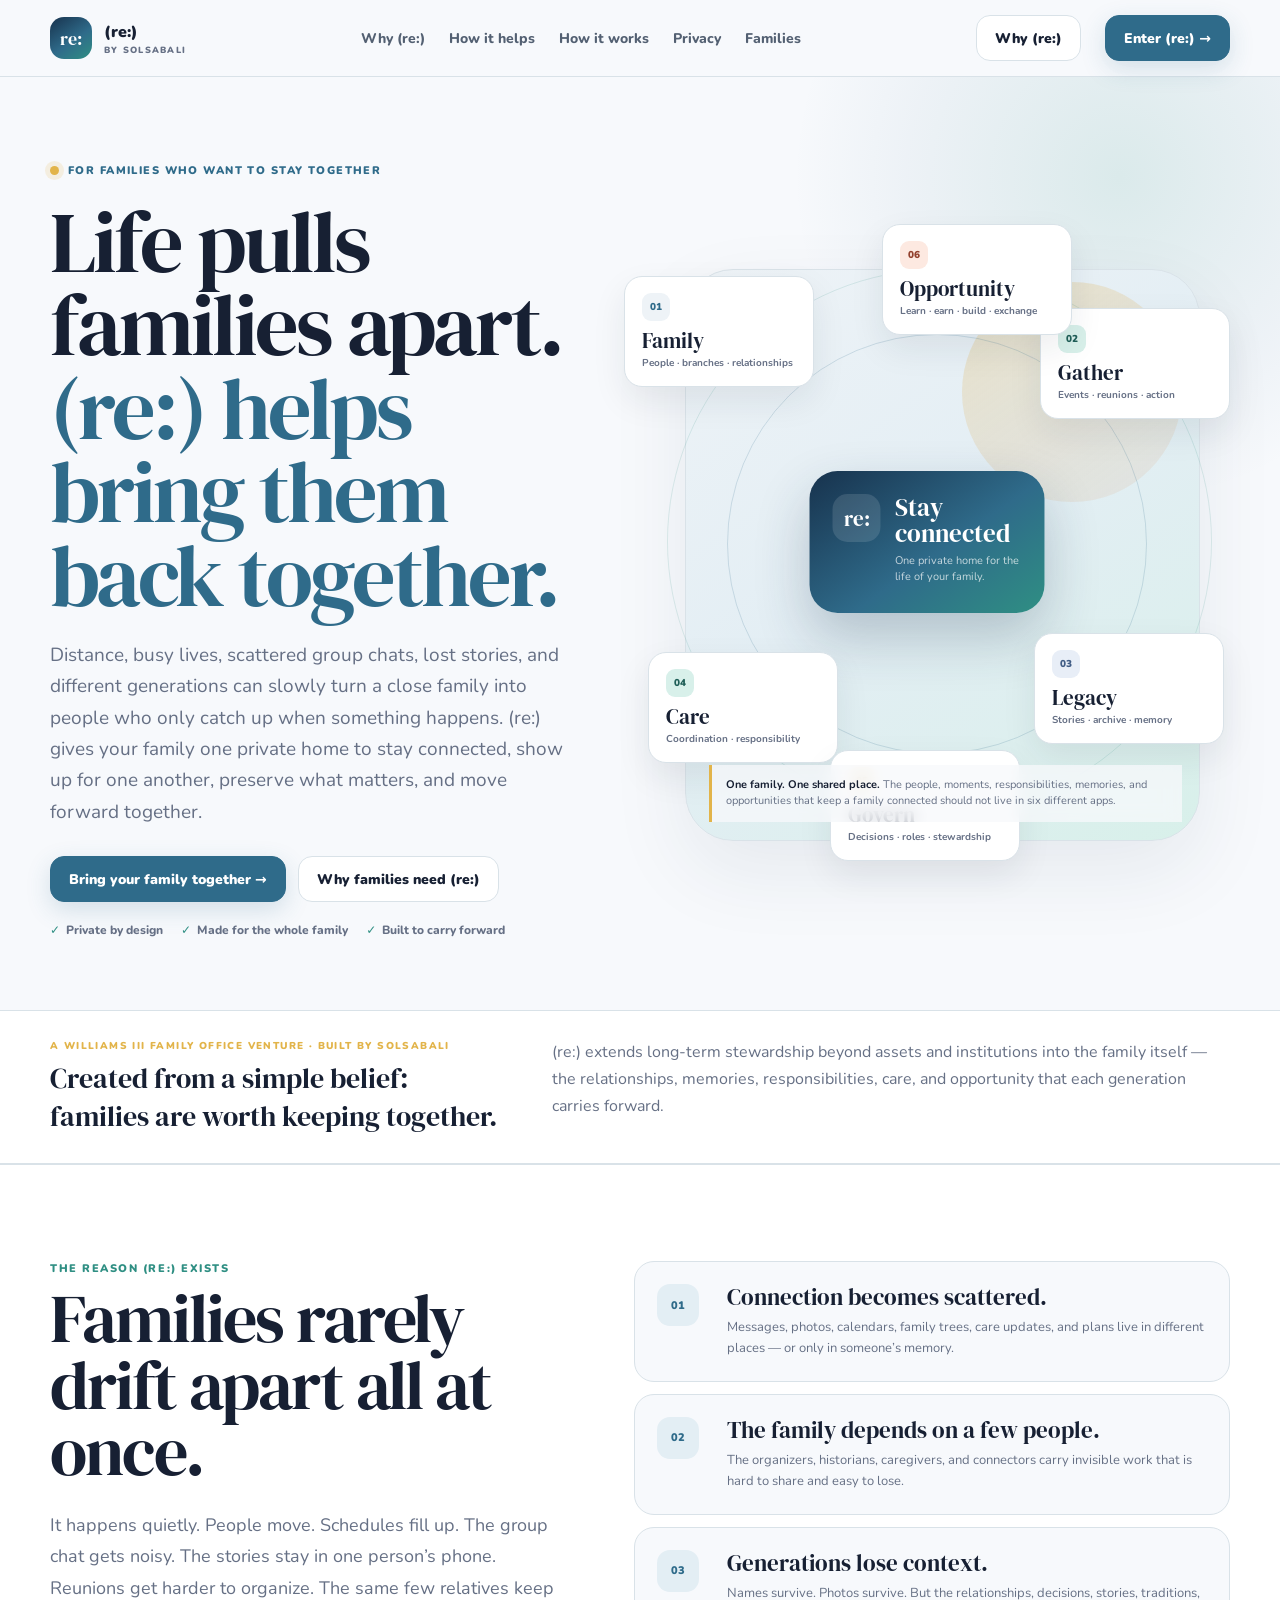
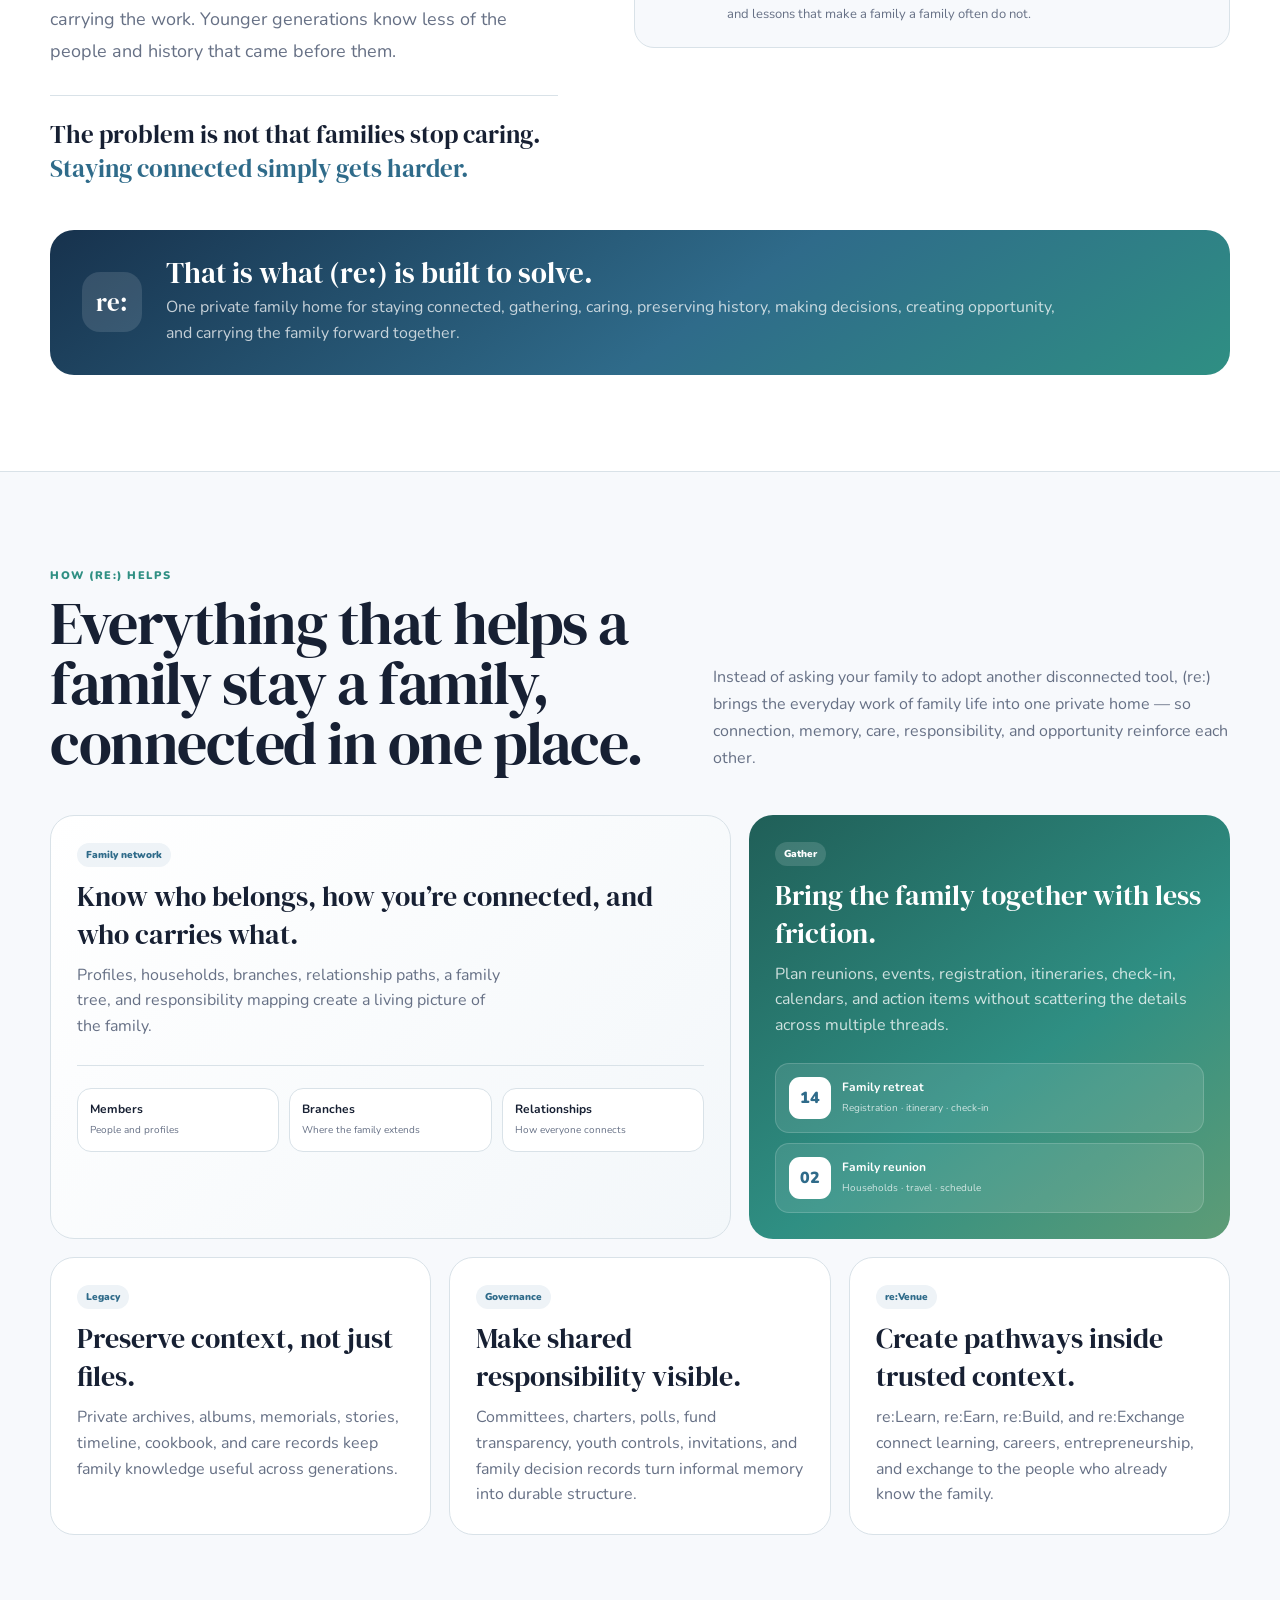
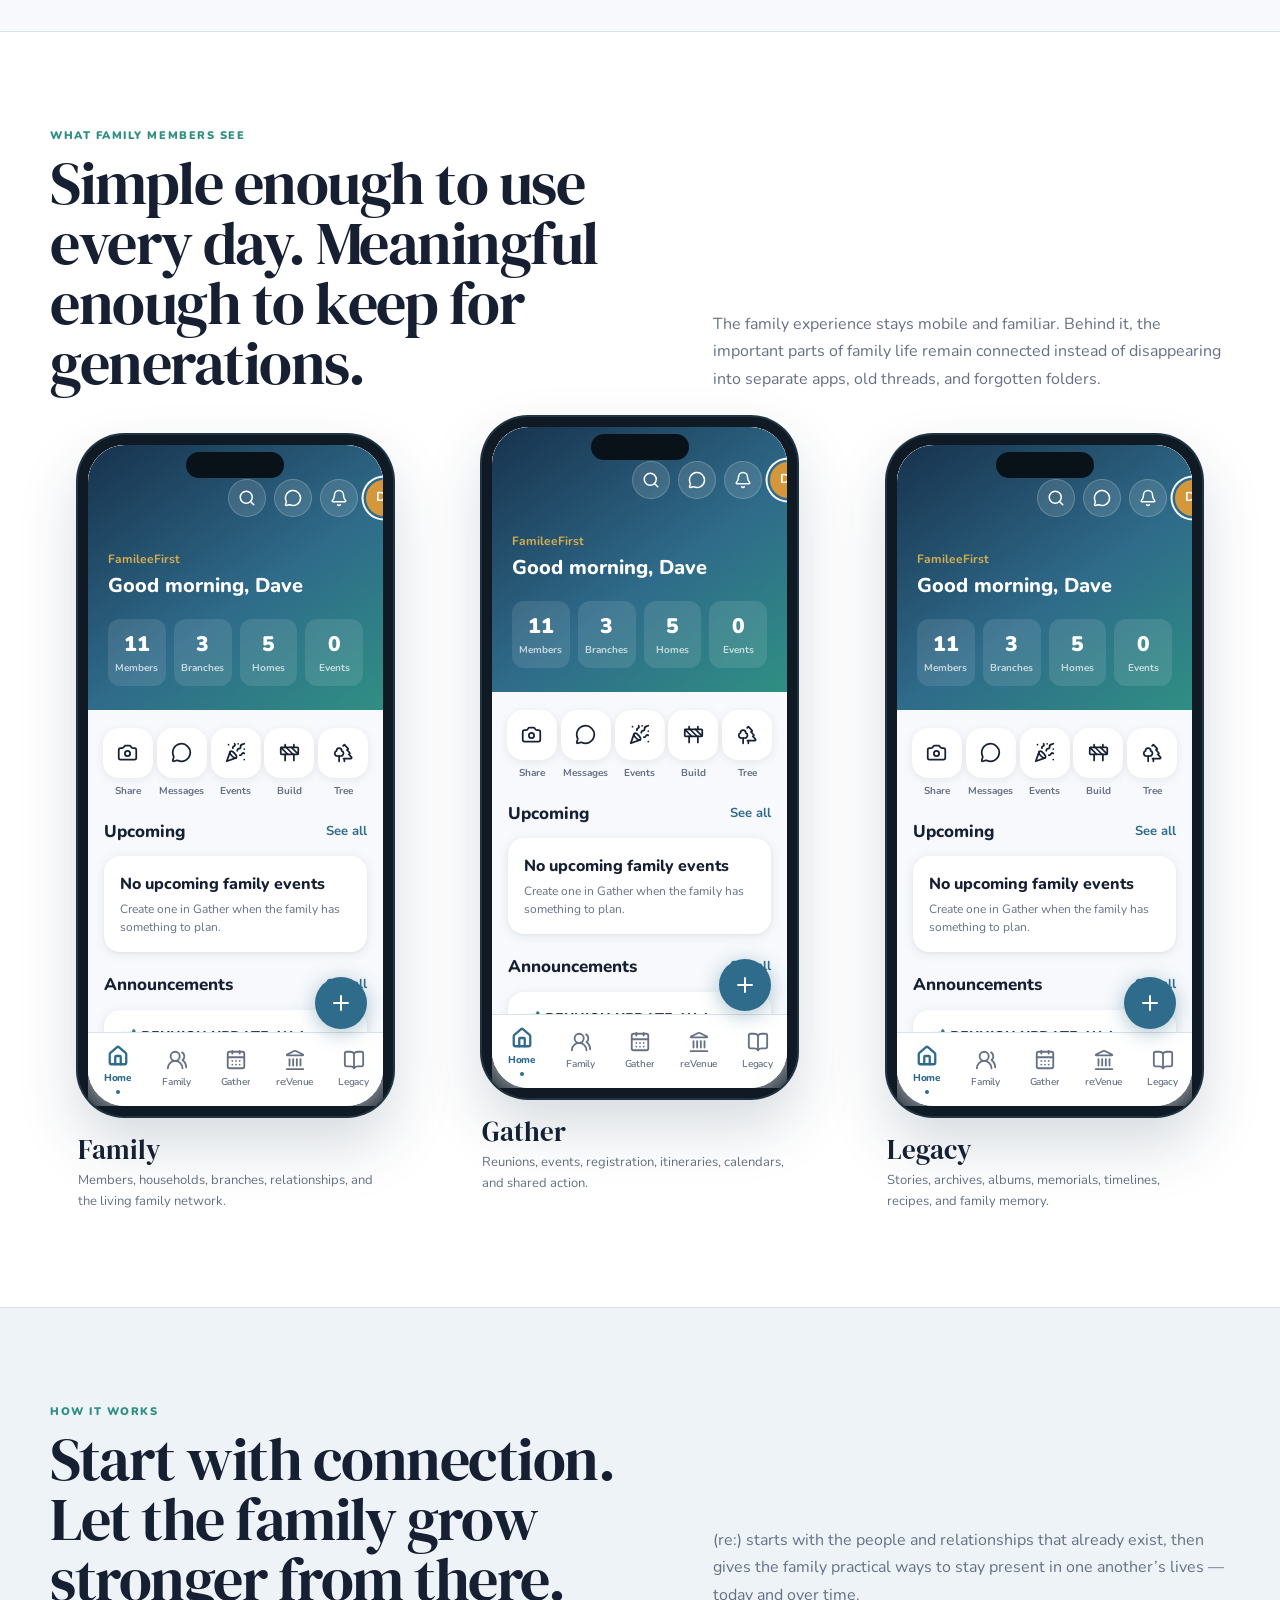
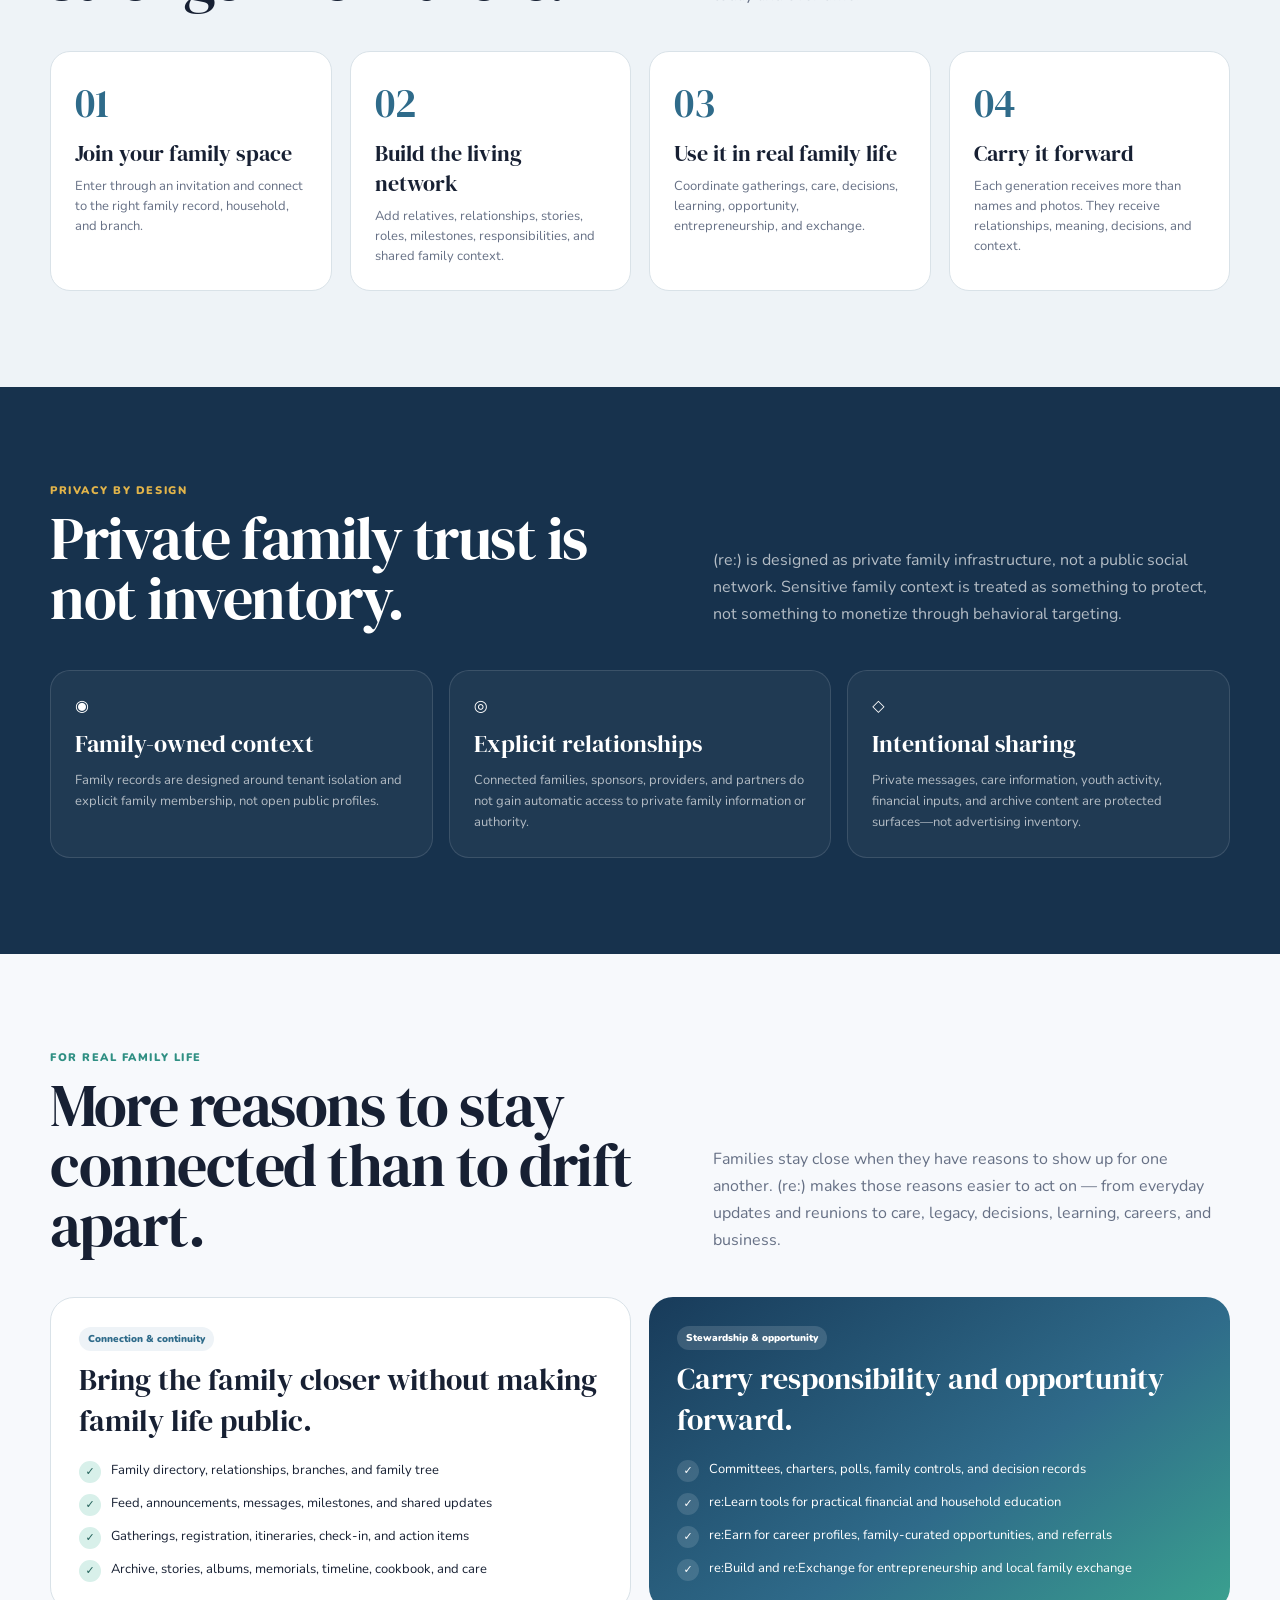
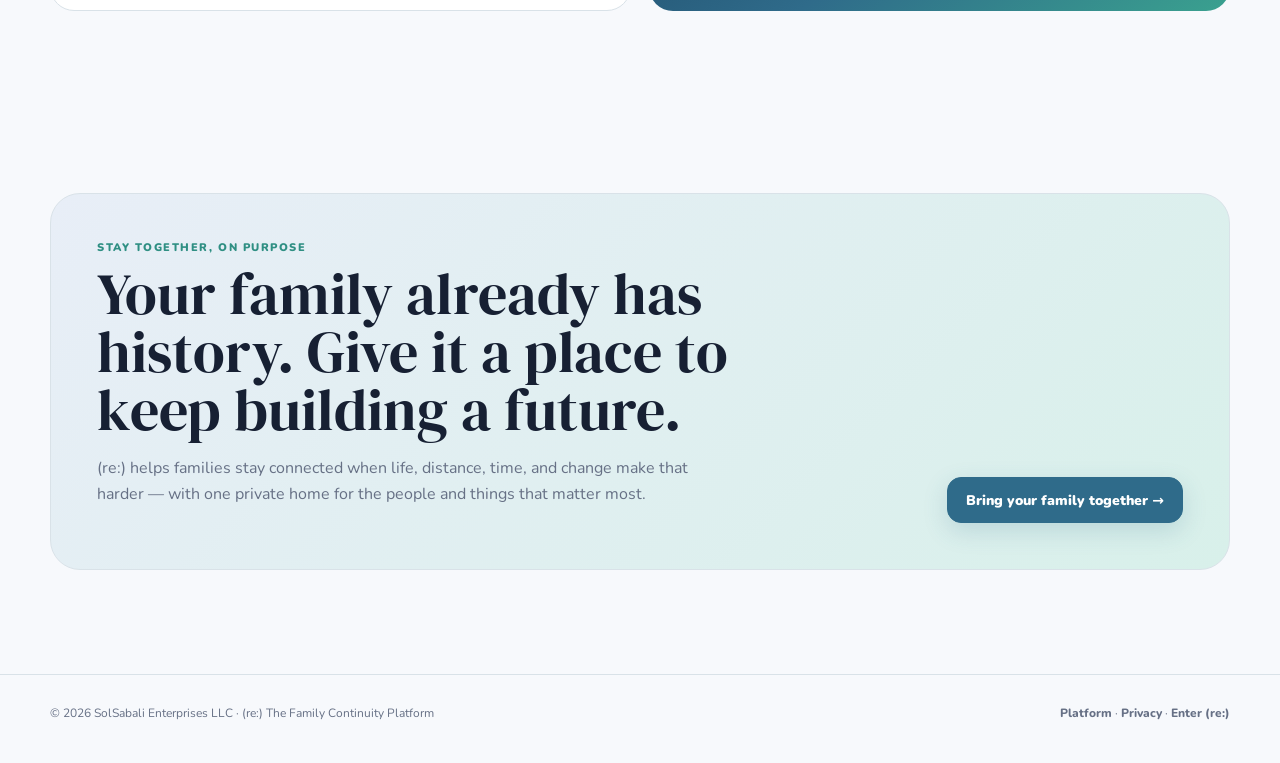
==== commit 0e3cb40f: "Force Pages refresh for corrected landing hero" ====
--- a/index.html
+++ b/index.html
@@ -4,12 +4,15 @@
 <meta charset="utf-8">
 <meta name="viewport" content="width=device-width,initial-scale=1,viewport-fit=cover">
 <meta name="theme-color" content="#F7F9FC">
+<meta http-equiv="Cache-Control" content="no-cache, no-store, must-revalidate">
+<meta http-equiv="Pragma" content="no-cache">
+<meta http-equiv="Expires" content="0">
 <meta name="author" content="SolSabali Enterprises LLC">
 <meta name="description" content="(re:) by SolSabali helps families stay connected across distance, generations, and change — in one private family home.">
 <link rel="icon" type="image/png" href="/re-continuity-icon.png">
 <link rel="apple-touch-icon" href="/re-continuity-icon.png">
 <link rel="manifest" href="/site.webmanifest">
-<link rel="stylesheet" href="/landing.css">
+<link rel="stylesheet" href="/landing.css?v=20261004-2108">
 <meta property="og:type" content="website">
 <meta property="og:url" content="https://continuity.ownmypurpose.io/">
 <meta property="og:title" content="(re:) — The Family Continuity Platform">
@@ -46,4 +49,5 @@
 </main>
 <footer class="footer"><div class="wrap foot"><div>© <span id="year"></span> SolSabali Enterprises LLC · (re:) The Family Continuity Platform</div><div><a href="#platform">Platform</a> · <a href="#trust">Privacy</a> · <a href="/app.html">Enter (re:)</a></div></div></footer>
 <script>const m=document.getElementById('menu'),n=document.getElementById('mobile');m.addEventListener('click',()=>n.classList.toggle('open'));n.querySelectorAll('a').forEach(a=>a.addEventListener('click',()=>n.classList.remove('open')));document.getElementById('year').textContent=new Date().getFullYear()</script>
+<!-- pages-refresh: 2026-10-04T21:08 -->
 </body></html>
--- a/landing.css
+++ b/landing.css
@@ -41,3 +41,22 @@
 .screen-face figcaption span{display:block;color:var(--muted-foreground);font-size:13px;line-height:1.55}
 @media(max-width:900px){.screen-faces{gap:18px}.screen-face.featured{transform:none}}
 @media(max-width:700px){.screen-faces{grid-template-columns:1fr}.screen-phone{width:min(82vw,315px)}.screen-face figcaption{text-align:center}.screen-face{margin-bottom:20px}}
+
+/* Emotional problem → solution narrative */
+.why{background:#fff;border-top:1px solid var(--border);border-bottom:1px solid var(--border)}
+.why-grid{display:grid;grid-template-columns:.92fr 1.08fr;gap:76px;align-items:start}
+.why h2{font-size:clamp(46px,5.6vw,68px);line-height:.98;letter-spacing:-.03em;margin:0 0 24px;max-width:720px}
+.why-lede{font-size:18px;line-height:1.75;color:var(--muted-foreground);max-width:650px}
+.why-statement{margin:28px 0 0;padding:22px 0 0;border-top:1px solid var(--border);font:400 25px/1.35 var(--display);color:var(--foreground);max-width:650px}
+.why-statement strong{color:var(--primary);font-weight:400}
+.pain-stack{display:grid;gap:12px}
+.pain-stack article{display:grid;grid-template-columns:52px 1fr;gap:18px;padding:22px;border:1px solid var(--border);border-radius:20px;background:var(--background)}
+.pain-stack article>span{width:42px;height:42px;border-radius:13px;background:#E3EEF4;color:var(--primary);display:grid;place-items:center;font-size:11px;font-weight:900}
+.pain-stack strong{display:block;font:400 23px/1.1 var(--display);margin:1px 0 7px}
+.pain-stack p{margin:0;color:var(--muted-foreground);font-size:13px;line-height:1.6}
+.solution-line{margin-top:44px;padding:28px 32px;border-radius:24px;background:var(--hero-home);color:#fff;display:grid;grid-template-columns:64px 1fr;gap:20px;align-items:center}
+.solution-mark{width:60px;height:60px;border-radius:18px;background:rgba(255,255,255,.12);display:grid;place-items:center;font:400 25px var(--display)}
+.solution-line strong{display:block;font:400 29px/1.05 var(--display);margin-bottom:7px}
+.solution-line p{margin:0;color:rgba(255,255,255,.74);line-height:1.6;max-width:900px}
+@media(max-width:900px){.why-grid{grid-template-columns:1fr;gap:34px}}
+@media(max-width:660px){.why h2{font-size:46px}.why-lede{font-size:16px}.why-statement{font-size:22px}.pain-stack article{grid-template-columns:44px 1fr;padding:18px}.solution-line{grid-template-columns:1fr;padding:24px}.solution-mark{width:52px;height:52px}}
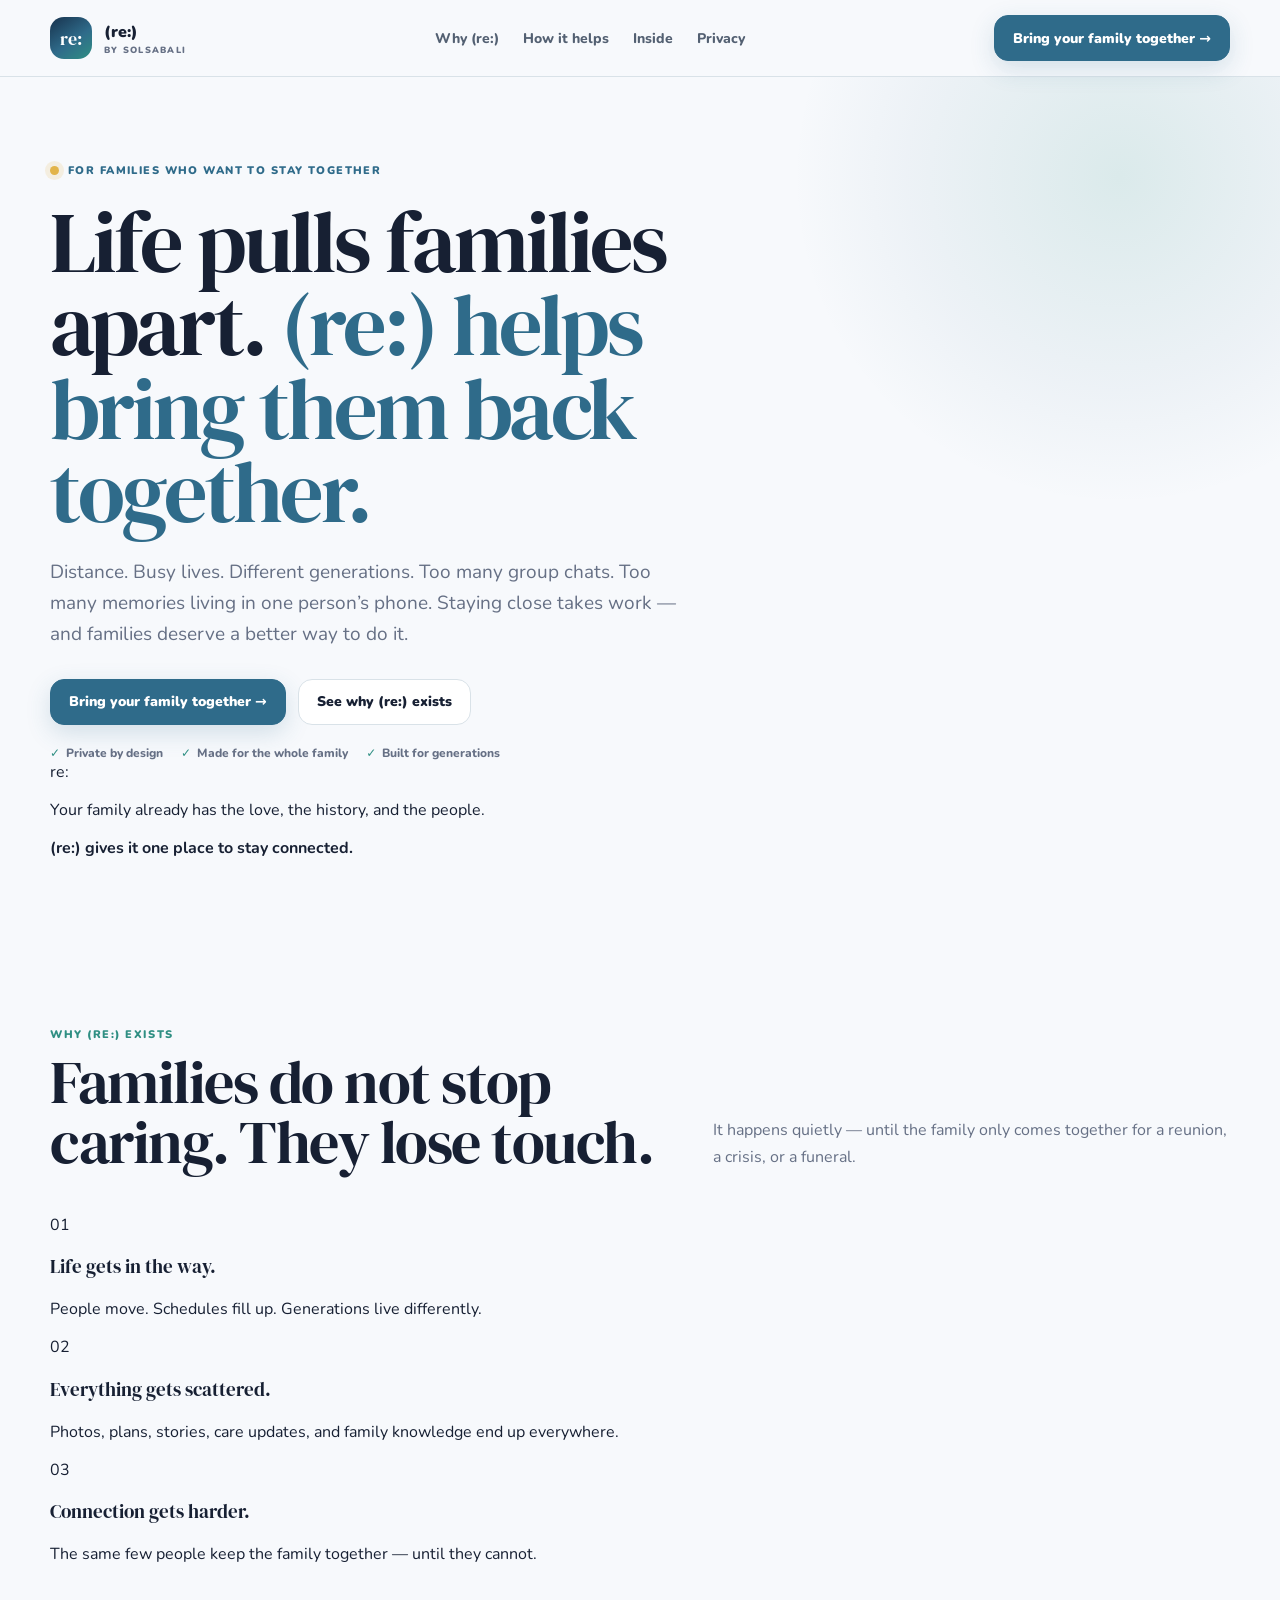
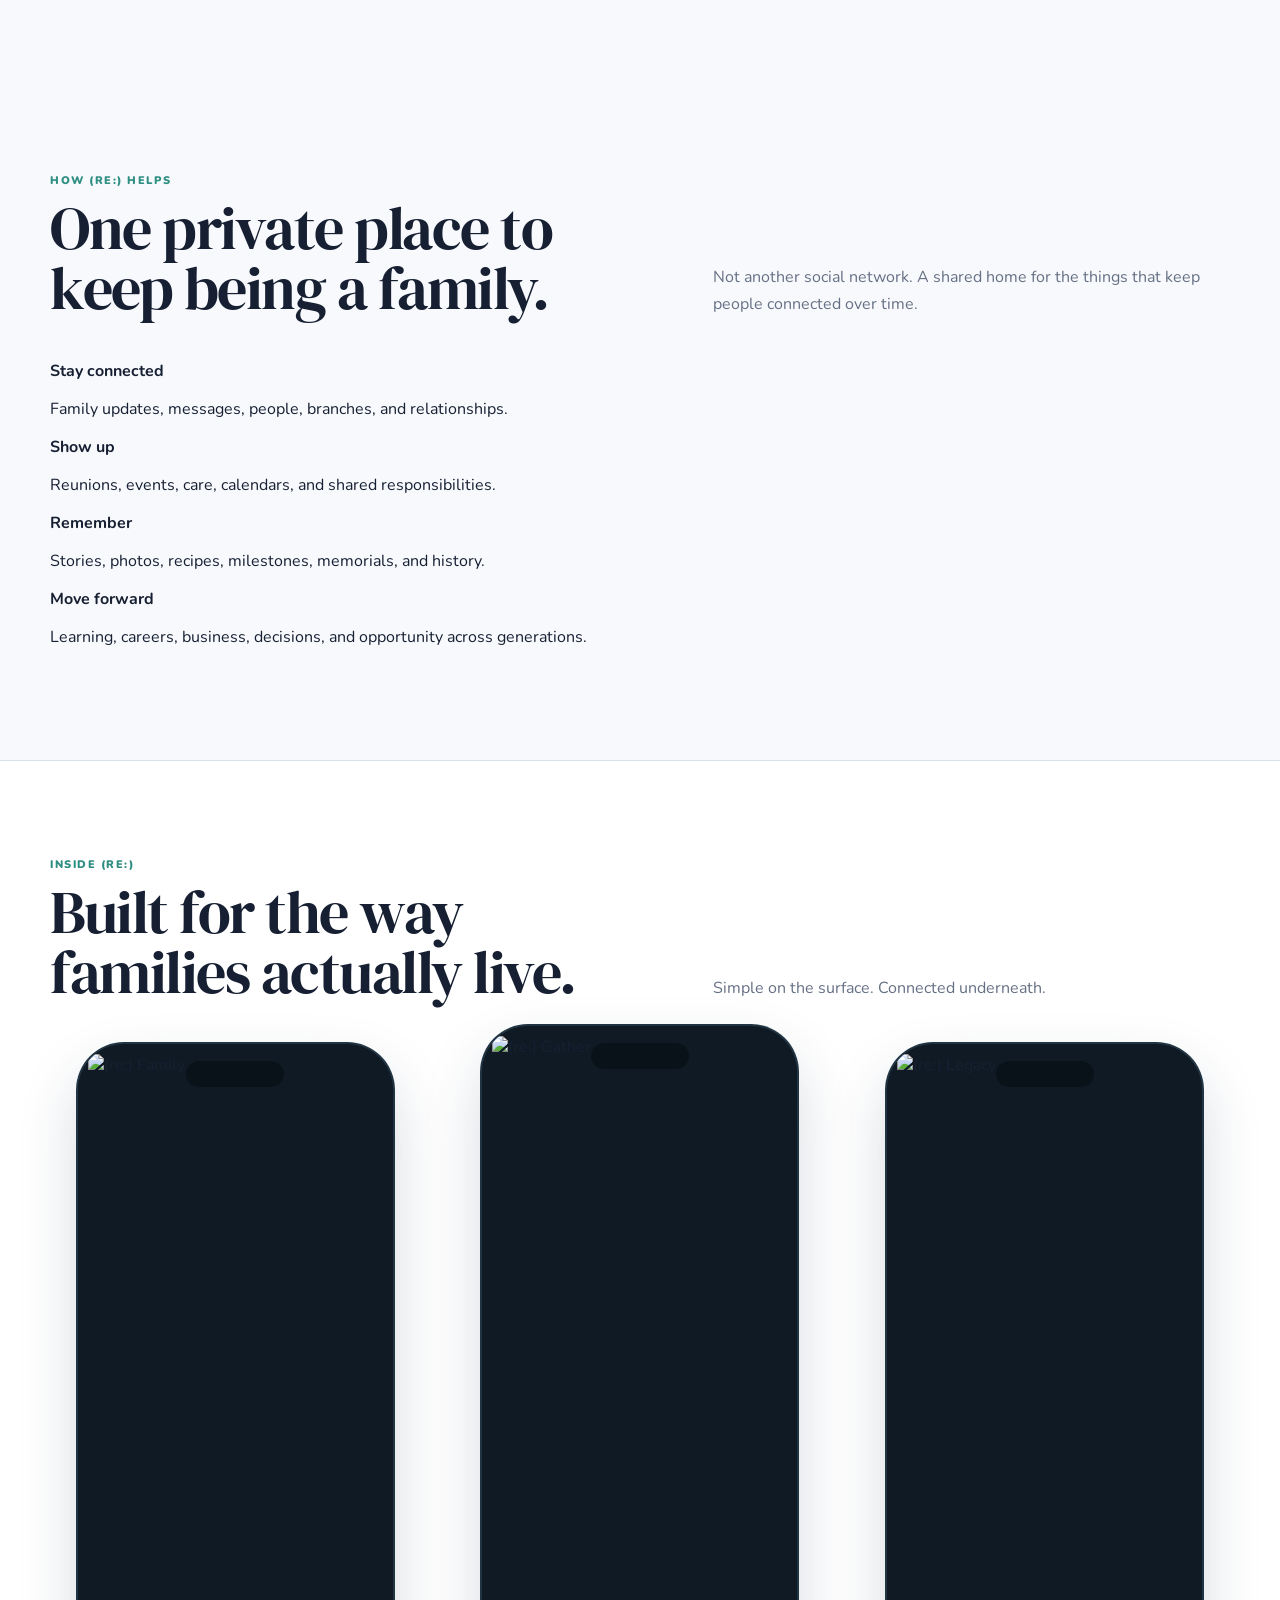
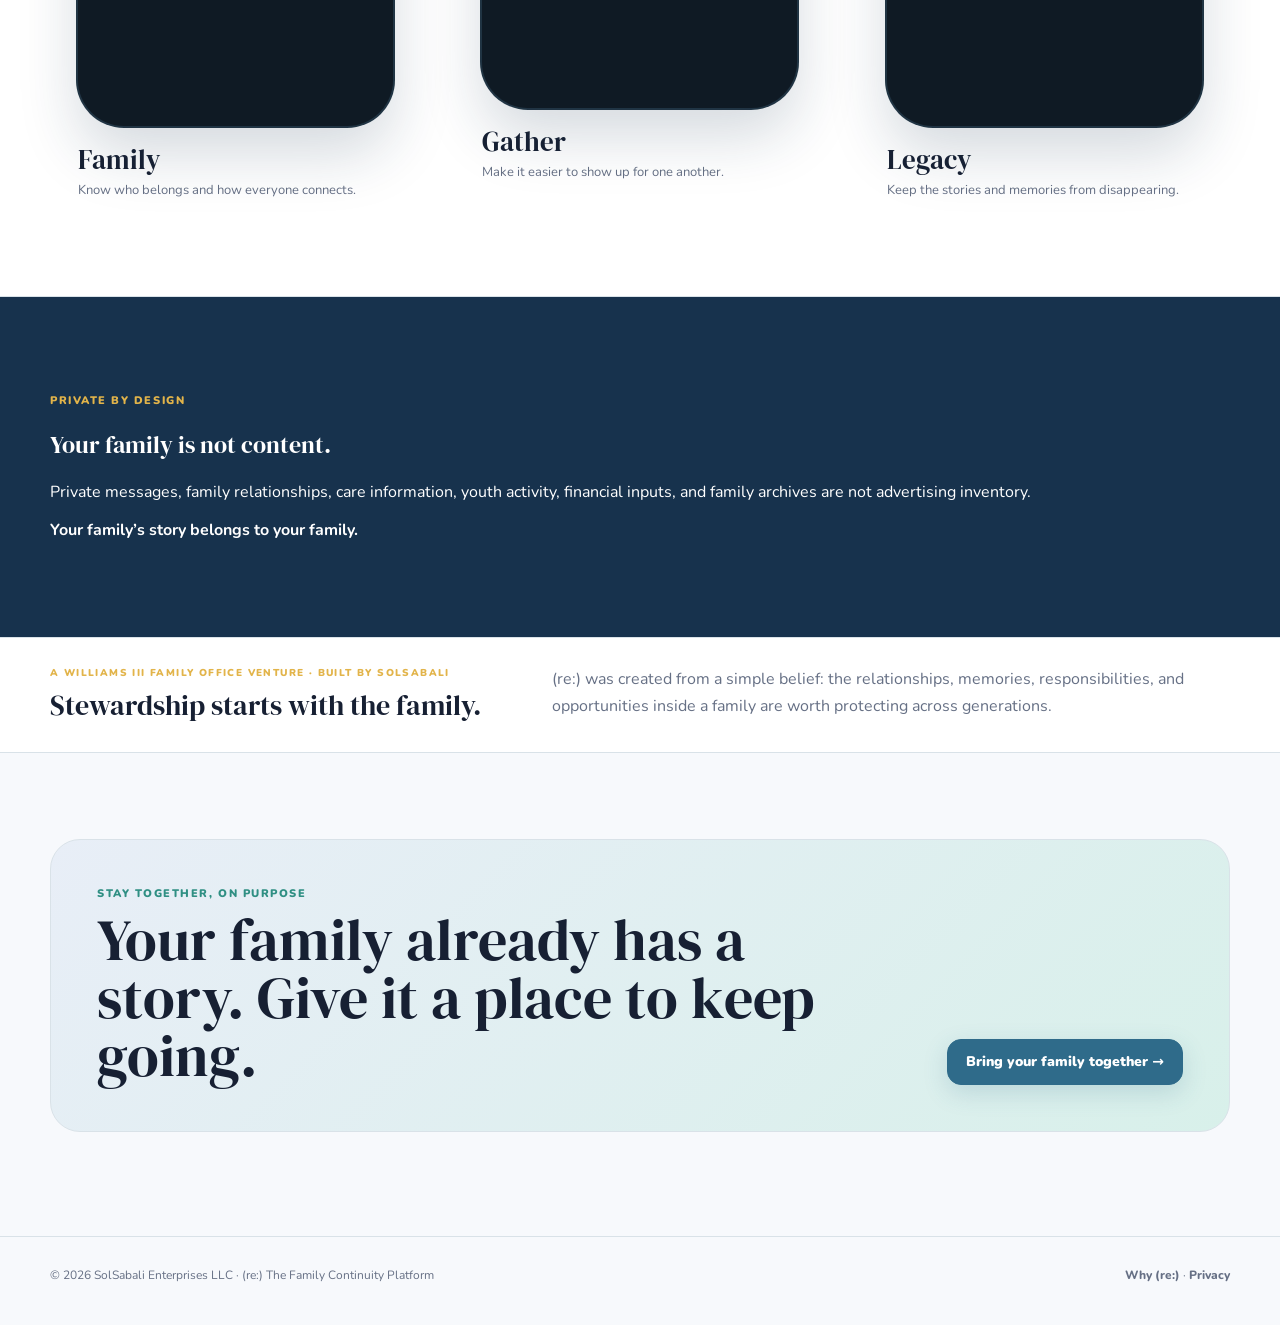
==== commit f68aaca2: "Simplify landing page around family connection pain and solution" ====
--- a/index.html
+++ b/index.html
@@ -4,50 +4,159 @@
 <meta charset="utf-8">
 <meta name="viewport" content="width=device-width,initial-scale=1,viewport-fit=cover">
 <meta name="theme-color" content="#F7F9FC">
+<meta name="author" content="SolSabali Enterprises LLC">
+<meta name="description" content="(re:) helps families stay connected across distance, generations, and change — in one private family home.">
 <meta http-equiv="Cache-Control" content="no-cache, no-store, must-revalidate">
 <meta http-equiv="Pragma" content="no-cache">
 <meta http-equiv="Expires" content="0">
-<meta name="author" content="SolSabali Enterprises LLC">
-<meta name="description" content="(re:) by SolSabali helps families stay connected across distance, generations, and change — in one private family home.">
 <link rel="icon" type="image/png" href="/re-continuity-icon.png">
 <link rel="apple-touch-icon" href="/re-continuity-icon.png">
 <link rel="manifest" href="/site.webmanifest">
-<link rel="stylesheet" href="/landing.css?v=20261004-2108">
+<link rel="stylesheet" href="/landing.css?v=20261004-2118">
 <meta property="og:type" content="website">
 <meta property="og:url" content="https://continuity.ownmypurpose.io/">
-<meta property="og:title" content="(re:) — The Family Continuity Platform">
+<meta property="og:title" content="(re:) — Keep the family together">
 <meta property="og:description" content="A private family home built to help families stay connected, preserve what matters, and move forward together.">
 <meta property="og:image" content="https://continuity.ownmypurpose.io/social-share.png">
-<title>(re:) — The Family Continuity Platform</title>
+<title>(re:) — Keep the family together</title>
 </head>
 <body>
-<header><div class="wrap nav"><a class="brand" href="#top"><span class="mark">re:</span><span>(re:)<small>by SolSabali</small></span></a><nav class="links"><a href="#why">Why (re:)</a><a href="#platform">How it helps</a><a href="#how">How it works</a><a href="#trust">Privacy</a><a href="#families">Families</a></nav><div class="actions"><a class="btn" href="#why">Why (re:)</a><a class="btn primary" href="/app.html">Enter (re:) →</a></div><button class="menu" id="menu" aria-label="Open navigation">☰</button></div><div class="mobile" id="mobile"><a href="#why">Why (re:)</a><a href="#platform">How it helps</a><a href="#how">How it works</a><a href="#trust">Privacy</a><a href="#families">Families</a><a href="/app.html">Enter (re:) →</a></div></header>
+<header>
+  <div class="wrap nav">
+    <a class="brand" href="#top"><span class="mark">re:</span><span>(re:)<small>by SolSabali</small></span></a>
+    <nav class="links">
+      <a href="#why">Why (re:)</a>
+      <a href="#helps">How it helps</a>
+      <a href="#inside">Inside</a>
+      <a href="#trust">Privacy</a>
+    </nav>
+    <div class="actions"><a class="btn primary" href="/app.html">Bring your family together →</a></div>
+    <button class="menu" id="menu" aria-label="Open navigation">☰</button>
+  </div>
+  <div class="mobile" id="mobile">
+    <a href="#why">Why (re:)</a><a href="#helps">How it helps</a><a href="#inside">Inside</a><a href="#trust">Privacy</a><a href="/app.html">Bring your family together →</a>
+  </div>
+</header>
+
 <main id="top">
-<section class="hero"><div class="wrap hero-grid"><div><div class="eyebrow"><i></i>For families who want to stay together</div><h1>Life pulls families apart. <span>(re:) helps bring them back together.</span></h1><p class="lede">Distance, busy lives, scattered group chats, lost stories, and different generations can slowly turn a close family into people who only catch up when something happens. (re:) gives your family one private home to stay connected, show up for one another, preserve what matters, and move forward together.</p><div class="hero-actions"><a class="btn primary" href="/app.html">Bring your family together →</a><a class="btn" href="#why">Why families need (re:)</a></div><div class="micro"><span>Private by design</span><span>Made for the whole family</span><span>Built to carry forward</span></div></div><div class="continuity-visual" aria-label="The parts of family continuity brought together by (re:)">
-  <div class="continuity-orbit orbit-one"></div>
-  <div class="continuity-orbit orbit-two"></div>
-  <div class="continuity-core">
-    <span class="core-mark">re:</span>
-    <div><strong>Stay connected</strong><small>One private home for the life of your family.</small></div>
+<section class="hero hero-simple">
+  <div class="wrap hero-grid-simple">
+    <div>
+      <div class="eyebrow"><i></i>For families who want to stay together</div>
+      <h1>Life pulls families apart. <span>(re:) helps bring them back together.</span></h1>
+      <p class="lede">Distance. Busy lives. Different generations. Too many group chats. Too many memories living in one person’s phone. Staying close takes work — and families deserve a better way to do it.</p>
+      <div class="hero-actions">
+        <a class="btn primary" href="/app.html">Bring your family together →</a>
+        <a class="btn" href="#why">See why (re:) exists</a>
+      </div>
+      <div class="micro"><span>Private by design</span><span>Made for the whole family</span><span>Built for generations</span></div>
+    </div>
+    <div class="hero-message-card">
+      <span class="hero-message-mark">re:</span>
+      <p>Your family already has the love, the history, and the people.</p>
+      <strong>(re:) gives it one place to stay connected.</strong>
+    </div>
   </div>
-  <div class="continuity-node node-family"><span>01</span><strong>Family</strong><small>People · branches · relationships</small></div>
-  <div class="continuity-node node-gather"><span>02</span><strong>Gather</strong><small>Events · reunions · action</small></div>
-  <div class="continuity-node node-legacy"><span>03</span><strong>Legacy</strong><small>Stories · archive · memory</small></div>
-  <div class="continuity-node node-care"><span>04</span><strong>Care</strong><small>Coordination · responsibility</small></div>
-  <div class="continuity-node node-govern"><span>05</span><strong>Govern</strong><small>Decisions · roles · stewardship</small></div>
-  <div class="continuity-node node-opportunity"><span>06</span><strong>Opportunity</strong><small>Learn · earn · build · exchange</small></div>
-  <div class="visual-caption"><b>One family. One shared place.</b> The people, moments, responsibilities, memories, and opportunities that keep a family connected should not live in six different apps.</div>
-</div></div></section>
-<section class="handoff"><div class="wrap"><div><div class="handoff-kicker">A Williams III Family Office venture · built by SolSabali</div><h3>Created from a simple belief: families are worth keeping together.</h3></div><p>(re:) extends long-term stewardship beyond assets and institutions into the family itself — the relationships, memories, responsibilities, care, and opportunity that each generation carries forward.</p></div></section>
-<section class="section why" id="why"><div class="wrap"><div class="why-grid"><div><div class="kicker">The reason (re:) exists</div><h2>Families rarely drift apart all at once.</h2><p class="why-lede">It happens quietly. People move. Schedules fill up. The group chat gets noisy. The stories stay in one person’s phone. Reunions get harder to organize. The same few relatives keep carrying the work. Younger generations know less of the people and history that came before them.</p><p class="why-statement">The problem is not that families stop caring. <strong>Staying connected simply gets harder.</strong></p></div><div class="pain-stack"><article><span>01</span><div><strong>Connection becomes scattered.</strong><p>Messages, photos, calendars, family trees, care updates, and plans live in different places — or only in someone’s memory.</p></div></article><article><span>02</span><div><strong>The family depends on a few people.</strong><p>The organizers, historians, caregivers, and connectors carry invisible work that is hard to share and easy to lose.</p></div></article><article><span>03</span><div><strong>Generations lose context.</strong><p>Names survive. Photos survive. But the relationships, decisions, stories, traditions, and lessons that make a family a family often do not.</p></div></article></div></div><div class="solution-line"><span class="solution-mark">re:</span><div><strong>That is what (re:) is built to solve.</strong><p>One private family home for staying connected, gathering, caring, preserving history, making decisions, creating opportunity, and carrying the family forward together.</p></div></div></div></section>
-<section class="section" id="platform"><div class="wrap"><div class="section-head"><div><div class="kicker">How (re:) helps</div><h2>Everything that helps a family stay a family, connected in one place.</h2></div><p>Instead of asking your family to adopt another disconnected tool, (re:) brings the everyday work of family life into one private home — so connection, memory, care, responsibility, and opportunity reinforce each other.</p></div><div class="feature-grid"><article class="feature f1"><span class="tag">Family network</span><h3>Know who belongs, how you’re connected, and who carries what.</h3><p>Profiles, households, branches, relationship paths, a family tree, and responsibility mapping create a living picture of the family.</p><div class="family-map"><div class="node"><b>Members</b><span>People and profiles</span></div><div class="node"><b>Branches</b><span>Where the family extends</span></div><div class="node"><b>Relationships</b><span>How everyone connects</span></div></div></article><article class="feature f2"><span class="tag">Gather</span><h3>Bring the family together with less friction.</h3><p>Plan reunions, events, registration, itineraries, check-in, calendars, and action items without scattering the details across multiple threads.</p><div class="gather-list"><div class="gather-item"><div class="date">14</div><div><b>Family retreat</b><span>Registration · itinerary · check-in</span></div></div><div class="gather-item"><div class="date">02</div><div><b>Family reunion</b><span>Households · travel · schedule</span></div></div></div></article><article class="feature f3"><span class="tag">Legacy</span><h3>Preserve context, not just files.</h3><p>Private archives, albums, memorials, stories, timeline, cookbook, and care records keep family knowledge useful across generations.</p></article><article class="feature f4"><span class="tag">Governance</span><h3>Make shared responsibility visible.</h3><p>Committees, charters, polls, fund transparency, youth controls, invitations, and family decision records turn informal memory into durable structure.</p></article><article class="feature f5"><span class="tag">re:Venue</span><h3>Create pathways inside trusted context.</h3><p>re:Learn, re:Earn, re:Build, and re:Exchange connect learning, careers, entrepreneurship, and exchange to the people who already know the family.</p></article></div></div></section>
-<section class="section product-proof" aria-labelledby="product-proof-title"><div class="wrap"><div class="section-head"><div><div class="kicker">What family members see</div><h2 id="product-proof-title">Simple enough to use every day. Meaningful enough to keep for generations.</h2></div><p>The family experience stays mobile and familiar. Behind it, the important parts of family life remain connected instead of disappearing into separate apps, old threads, and forgotten folders.</p></div><div class="screen-faces"><figure class="screen-face"><div class="screen-phone"><iframe title="Actual Family screen" src="/app.html?landing=1&screen=family" loading="lazy" tabindex="-1"></iframe></div><figcaption><strong>Family</strong><span>Members, households, branches, relationships, and the living family network.</span></figcaption></figure><figure class="screen-face featured"><div class="screen-phone"><iframe title="Actual Gather screen" src="/app.html?landing=1&screen=gather" loading="lazy" tabindex="-1"></iframe></div><figcaption><strong>Gather</strong><span>Reunions, events, registration, itineraries, calendars, and shared action.</span></figcaption></figure><figure class="screen-face"><div class="screen-phone"><iframe title="Actual Legacy screen" src="/app.html?landing=1&screen=legacy" loading="lazy" tabindex="-1"></iframe></div><figcaption><strong>Legacy</strong><span>Stories, archives, albums, memorials, timelines, recipes, and family memory.</span></figcaption></figure></div></div></section>
-<section class="section flow" id="how"><div class="wrap"><div class="section-head"><div><div class="kicker">How it works</div><h2>Start with connection. Let the family grow stronger from there.</h2></div><p>(re:) starts with the people and relationships that already exist, then gives the family practical ways to stay present in one another’s lives — today and over time.</p></div><div class="steps"><div class="step"><div class="num">01</div><h3>Join your family space</h3><p>Enter through an invitation and connect to the right family record, household, and branch.</p></div><div class="step"><div class="num">02</div><h3>Build the living network</h3><p>Add relatives, relationships, stories, roles, milestones, responsibilities, and shared family context.</p></div><div class="step"><div class="num">03</div><h3>Use it in real family life</h3><p>Coordinate gatherings, care, decisions, learning, opportunity, entrepreneurship, and exchange.</p></div><div class="step"><div class="num">04</div><h3>Carry it forward</h3><p>Each generation receives more than names and photos. They receive relationships, meaning, decisions, and context.</p></div></div></div></section>
-<section class="section trust" id="trust"><div class="wrap"><div class="section-head"><div><div class="kicker">Privacy by design</div><h2>Private family trust is not inventory.</h2></div><p>(re:) is designed as private family infrastructure, not a public social network. Sensitive family context is treated as something to protect, not something to monetize through behavioral targeting.</p></div><div class="trust-grid"><div class="trust-card"><div>◉</div><strong>Family-owned context</strong><p>Family records are designed around tenant isolation and explicit family membership, not open public profiles.</p></div><div class="trust-card"><div>◎</div><strong>Explicit relationships</strong><p>Connected families, sponsors, providers, and partners do not gain automatic access to private family information or authority.</p></div><div class="trust-card"><div>◇</div><strong>Intentional sharing</strong><p>Private messages, care information, youth activity, financial inputs, and archive content are protected surfaces—not advertising inventory.</p></div></div></div></section>
-<section class="section" id="families"><div class="wrap"><div class="section-head"><div><div class="kicker">For real family life</div><h2>More reasons to stay connected than to drift apart.</h2></div><p>Families stay close when they have reasons to show up for one another. (re:) makes those reasons easier to act on — from everyday updates and reunions to care, legacy, decisions, learning, careers, and business.</p></div><div class="family-use"><div class="use-card"><span class="tag">Connection & continuity</span><h3>Bring the family closer without making family life public.</h3><div class="list"><div><span class="check">✓</span><span>Family directory, relationships, branches, and family tree</span></div><div><span class="check">✓</span><span>Feed, announcements, messages, milestones, and shared updates</span></div><div><span class="check">✓</span><span>Gatherings, registration, itineraries, check-in, and action items</span></div><div><span class="check">✓</span><span>Archive, stories, albums, memorials, timeline, cookbook, and care</span></div></div></div><div class="use-card highlight"><span class="tag" style="background:rgba(255,255,255,.14);color:#fff">Stewardship & opportunity</span><h3>Carry responsibility and opportunity forward.</h3><div class="list"><div><span class="check">✓</span><span>Committees, charters, polls, family controls, and decision records</span></div><div><span class="check">✓</span><span>re:Learn tools for practical financial and household education</span></div><div><span class="check">✓</span><span>re:Earn for career profiles, family-curated opportunities, and referrals</span></div><div><span class="check">✓</span><span>re:Build and re:Exchange for entrepreneurship and local family exchange</span></div></div></div></div></div></section>
-<section class="cta"><div class="wrap"><div class="cta-box"><div><div class="kicker">Stay together, on purpose</div><h2>Your family already has history. Give it a place to keep building a future.</h2><p>(re:) helps families stay connected when life, distance, time, and change make that harder — with one private home for the people and things that matter most.</p></div><a class="btn primary" href="/app.html">Bring your family together →</a></div></div></section>
+</section>
+
+<section class="section why-lite" id="why">
+  <div class="wrap">
+    <div class="section-head compact-head">
+      <div><div class="kicker">Why (re:) exists</div><h2>Families do not stop caring. They lose touch.</h2></div>
+      <p>It happens quietly — until the family only comes together for a reunion, a crisis, or a funeral.</p>
+    </div>
+    <div class="pain-three">
+      <article><span>01</span><h3>Life gets in the way.</h3><p>People move. Schedules fill up. Generations live differently.</p></article>
+      <article><span>02</span><h3>Everything gets scattered.</h3><p>Photos, plans, stories, care updates, and family knowledge end up everywhere.</p></article>
+      <article><span>03</span><h3>Connection gets harder.</h3><p>The same few people keep the family together — until they cannot.</p></article>
+    </div>
+  </div>
+</section>
+
+<section class="section helps" id="helps">
+  <div class="wrap">
+    <div class="section-head compact-head">
+      <div><div class="kicker">How (re:) helps</div><h2>One private place to keep being a family.</h2></div>
+      <p>Not another social network. A shared home for the things that keep people connected over time.</p>
+    </div>
+    <div class="help-grid">
+      <article><strong>Stay connected</strong><p>Family updates, messages, people, branches, and relationships.</p></article>
+      <article><strong>Show up</strong><p>Reunions, events, care, calendars, and shared responsibilities.</p></article>
+      <article><strong>Remember</strong><p>Stories, photos, recipes, milestones, memorials, and history.</p></article>
+      <article><strong>Move forward</strong><p>Learning, careers, business, decisions, and opportunity across generations.</p></article>
+    </div>
+  </div>
+</section>
+
+<section class="section product-proof" id="inside" aria-labelledby="product-proof-title">
+  <div class="wrap">
+    <div class="section-head compact-head">
+      <div><div class="kicker">Inside (re:)</div><h2 id="product-proof-title">Built for the way families actually live.</h2></div>
+      <p>Simple on the surface. Connected underneath.</p>
+    </div>
+    <div class="screen-faces static-faces">
+      <figure class="screen-face">
+        <div class="screen-phone static-phone"><img src="/assets/landing-family.png" alt="(re:) Family screen"></div>
+        <figcaption><strong>Family</strong><span>Know who belongs and how everyone connects.</span></figcaption>
+      </figure>
+      <figure class="screen-face featured">
+        <div class="screen-phone static-phone"><img src="/assets/landing-gather.png" alt="(re:) Gather screen"></div>
+        <figcaption><strong>Gather</strong><span>Make it easier to show up for one another.</span></figcaption>
+      </figure>
+      <figure class="screen-face">
+        <div class="screen-phone static-phone"><img src="/assets/landing-legacy.png" alt="(re:) Legacy screen"></div>
+        <figcaption><strong>Legacy</strong><span>Keep the stories and memories from disappearing.</span></figcaption>
+      </figure>
+    </div>
+  </div>
+</section>
+
+<section class="section trust" id="trust">
+  <div class="wrap trust-simple">
+    <div>
+      <div class="kicker">Private by design</div>
+      <h2>Your family is not content.</h2>
+    </div>
+    <div>
+      <p>Private messages, family relationships, care information, youth activity, financial inputs, and family archives are not advertising inventory.</p>
+      <strong>Your family’s story belongs to your family.</strong>
+    </div>
+  </div>
+</section>
+
+<section class="handoff handoff-small">
+  <div class="wrap">
+    <div><div class="handoff-kicker">A Williams III Family Office venture · built by SolSabali</div><h3>Stewardship starts with the family.</h3></div>
+    <p>(re:) was created from a simple belief: the relationships, memories, responsibilities, and opportunities inside a family are worth protecting across generations.</p>
+  </div>
+</section>
+
+<section class="cta">
+  <div class="wrap">
+    <div class="cta-box">
+      <div>
+        <div class="kicker">Stay together, on purpose</div>
+        <h2>Your family already has a story. Give it a place to keep going.</h2>
+      </div>
+      <a class="btn primary" href="/app.html">Bring your family together →</a>
+    </div>
+  </div>
+</section>
 </main>
-<footer class="footer"><div class="wrap foot"><div>© <span id="year"></span> SolSabali Enterprises LLC · (re:) The Family Continuity Platform</div><div><a href="#platform">Platform</a> · <a href="#trust">Privacy</a> · <a href="/app.html">Enter (re:)</a></div></div></footer>
-<script>const m=document.getElementById('menu'),n=document.getElementById('mobile');m.addEventListener('click',()=>n.classList.toggle('open'));n.querySelectorAll('a').forEach(a=>a.addEventListener('click',()=>n.classList.remove('open')));document.getElementById('year').textContent=new Date().getFullYear()</script>
-<!-- pages-refresh: 2026-10-04T21:08 -->
-</body></html>+
+<footer class="footer">
+  <div class="wrap foot">
+    <div>© <span id="year"></span> SolSabali Enterprises LLC · (re:) The Family Continuity Platform</div>
+    <div><a href="#why">Why (re:)</a> · <a href="#trust">Privacy</a></div>
+  </div>
+</footer>
+
+<script>
+const m=document.getElementById('menu'),n=document.getElementById('mobile');
+m.addEventListener('click',()=>n.classList.toggle('open'));
+n.querySelectorAll('a').forEach(a=>a.addEventListener('click',()=>n.classList.remove('open')));
+document.getElementById('year').textContent=new Date().getFullYear();
+</script>
+<!-- pages-refresh: 2026-10-04T21:18 -->
+</body>
+</html>
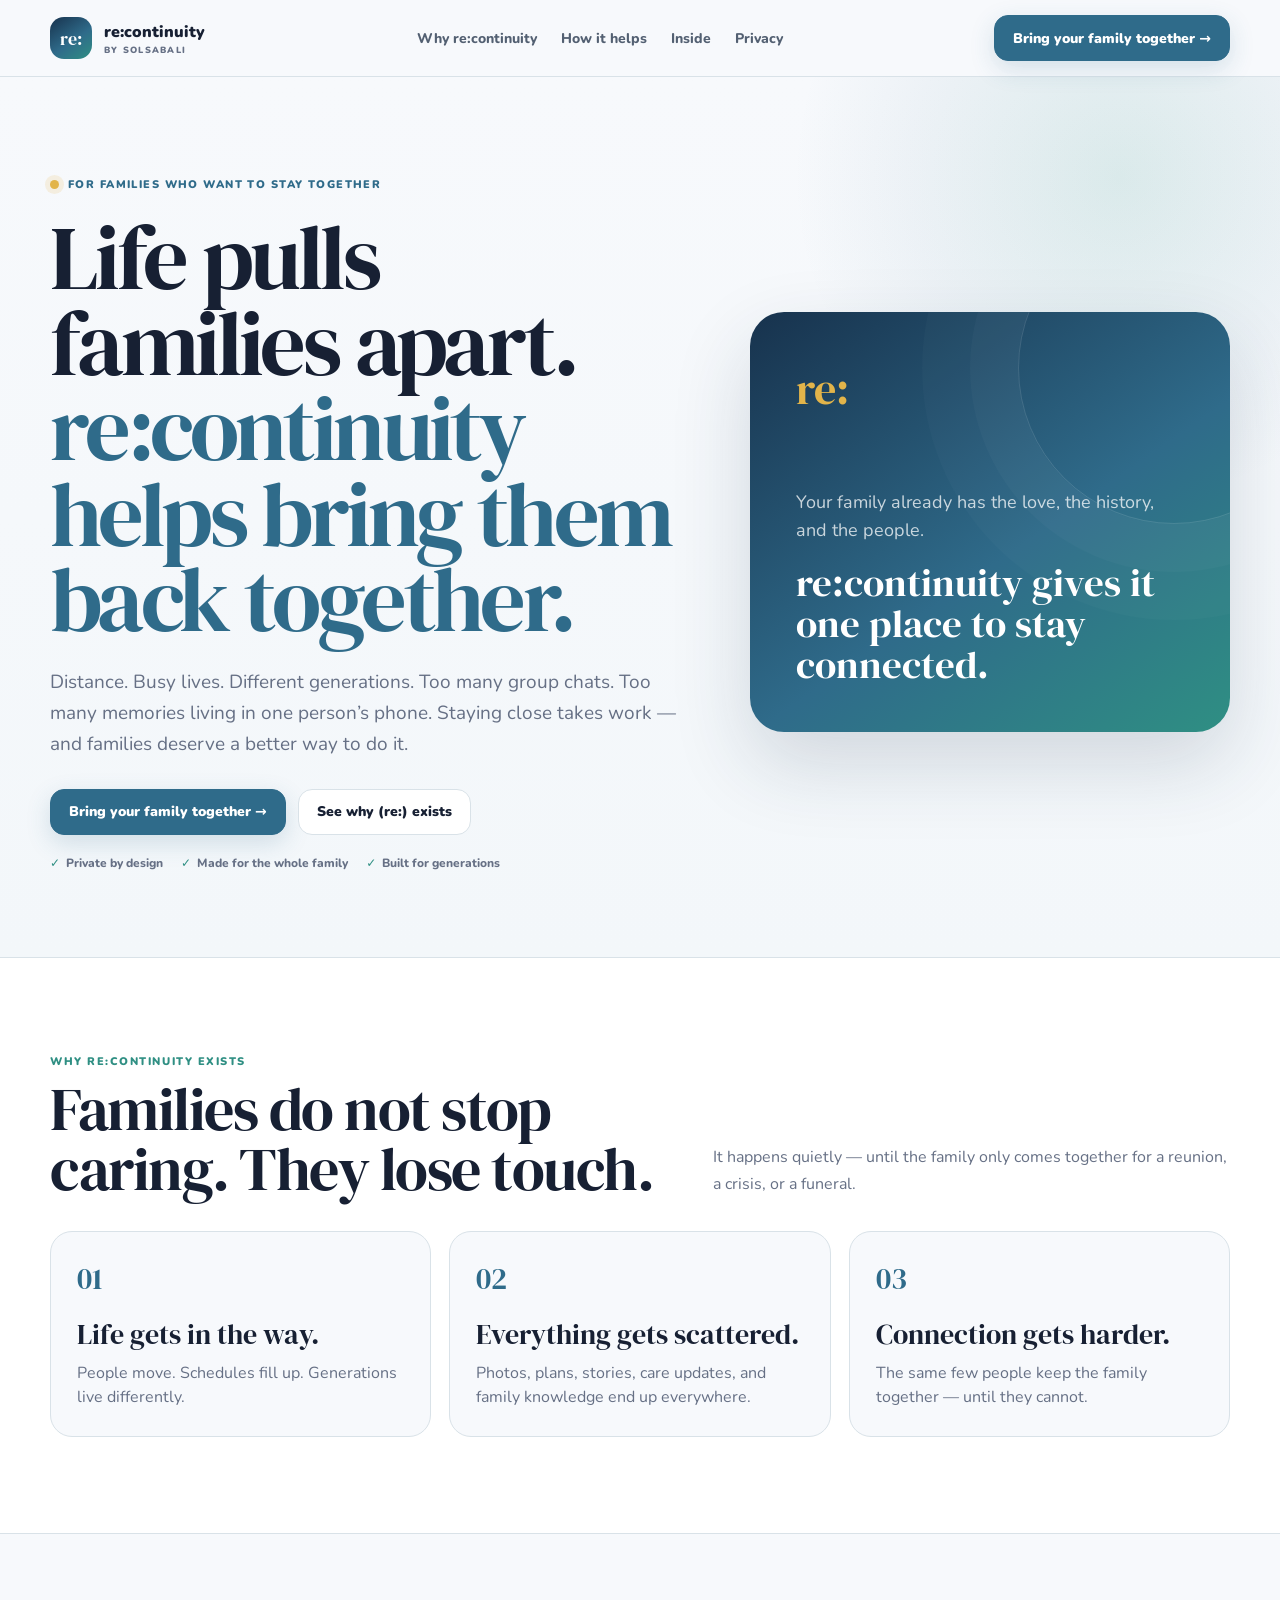
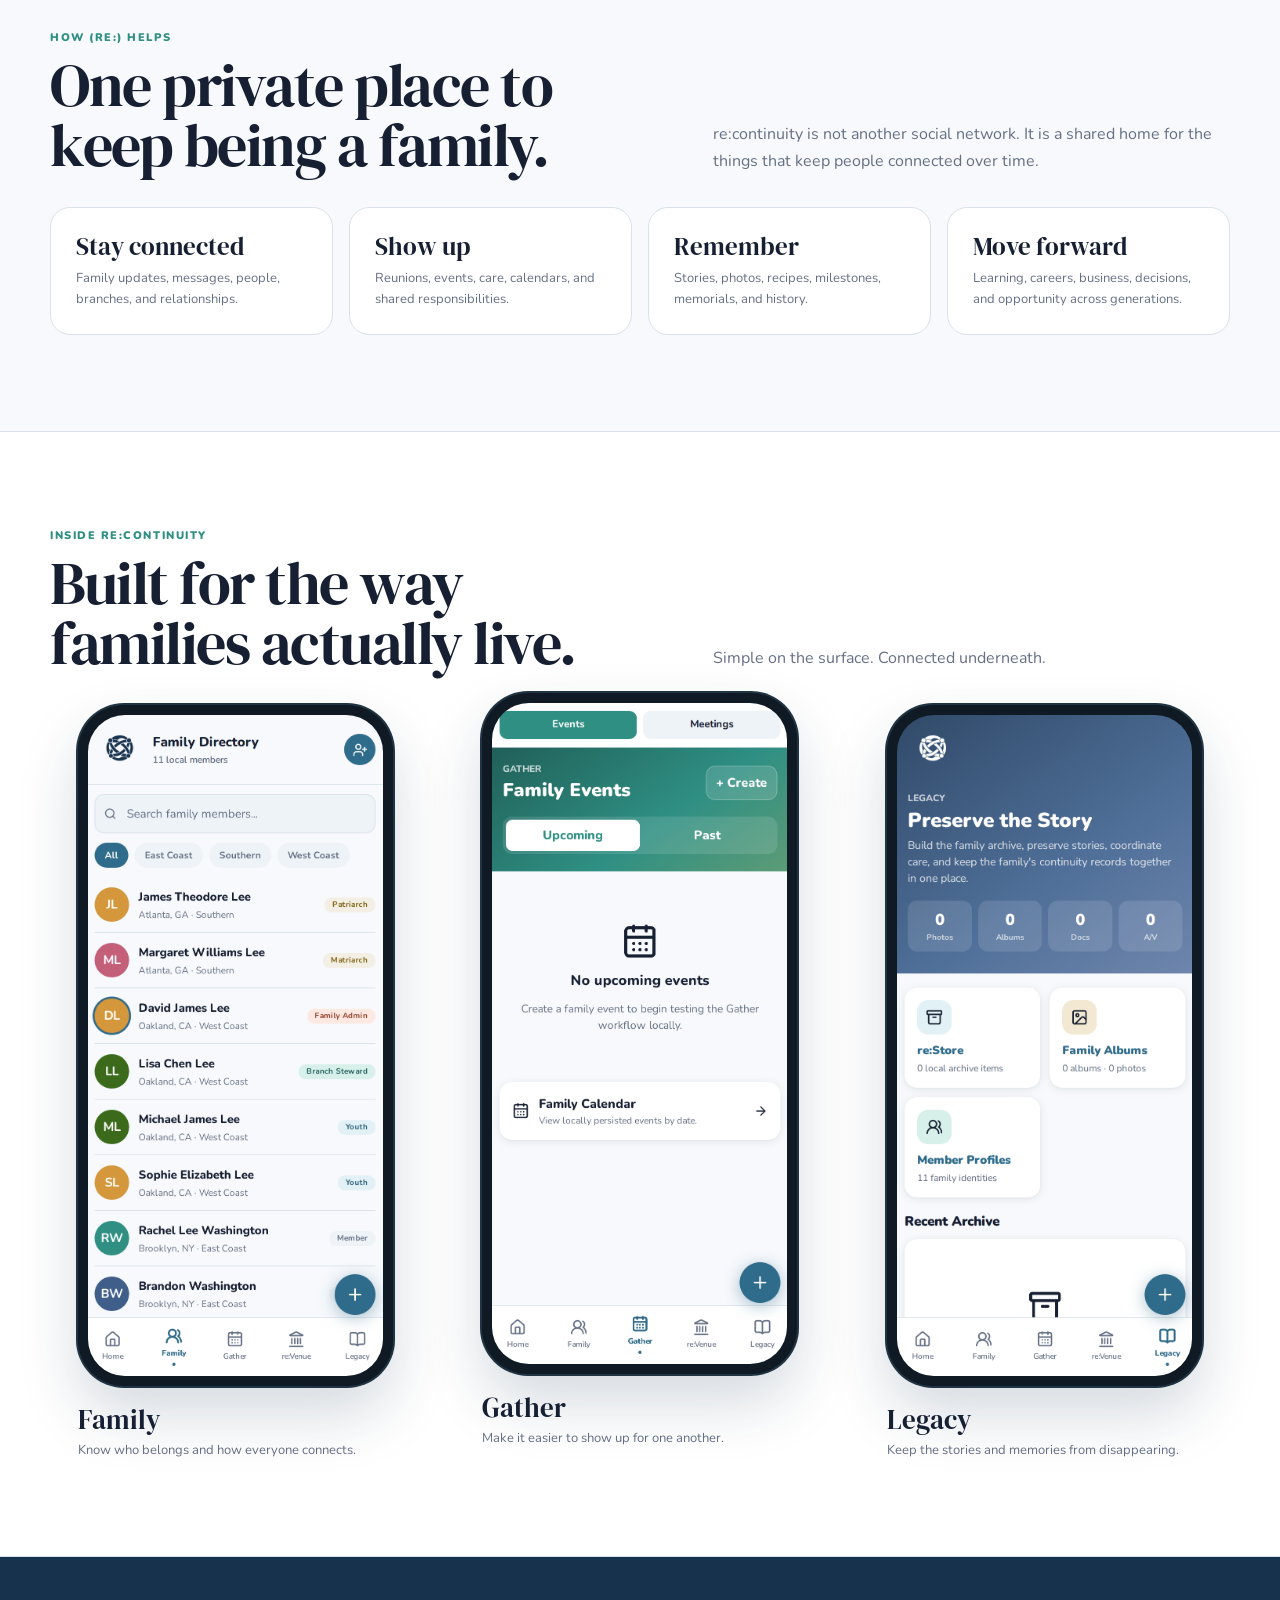
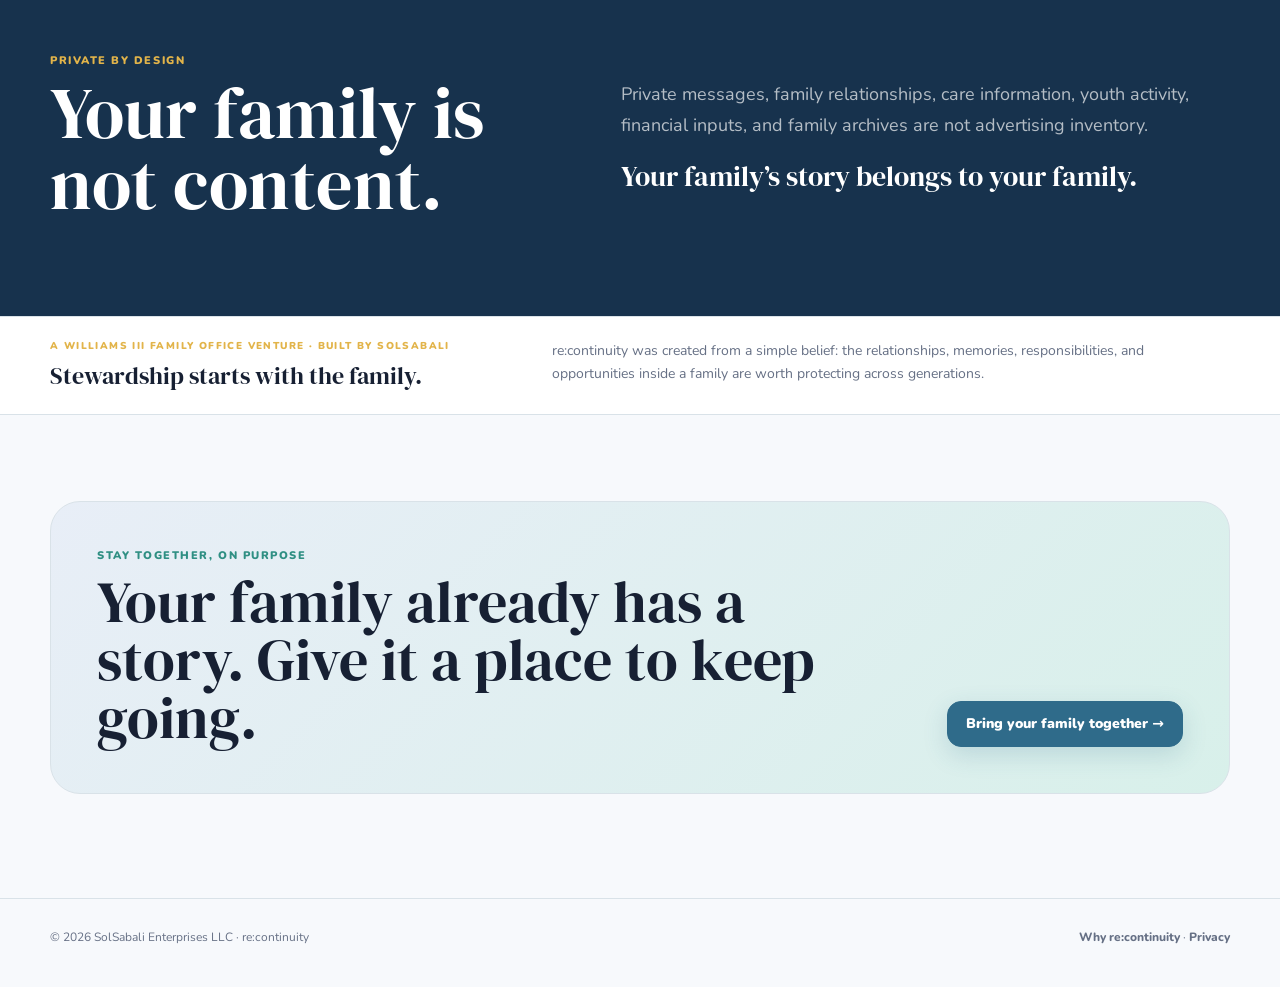
==== commit ceb36772: "Adopt re:continuity as landing page brand language" ====
--- a/index.html
+++ b/index.html
@@ -15,17 +15,17 @@
 <link rel="stylesheet" href="/landing.css?v=20261004-2118">
 <meta property="og:type" content="website">
 <meta property="og:url" content="https://continuity.ownmypurpose.io/">
-<meta property="og:title" content="(re:) — Keep the family together">
-<meta property="og:description" content="A private family home built to help families stay connected, preserve what matters, and move forward together.">
+<meta property="og:title" content="re:continuity — Keep the family together">
+<meta property="og:description" content="re:continuity is a private family home built to help families stay connected, preserve what matters, and move forward together.">
 <meta property="og:image" content="https://continuity.ownmypurpose.io/social-share.png">
-<title>(re:) — Keep the family together</title>
+<title>re:continuity — Keep the family together</title>
 </head>
 <body>
 <header>
   <div class="wrap nav">
-    <a class="brand" href="#top"><span class="mark">re:</span><span>(re:)<small>by SolSabali</small></span></a>
+    <a class="brand" href="#top"><span class="mark">re:</span><span>re:continuity<small>by SolSabali</small></span></a>
     <nav class="links">
-      <a href="#why">Why (re:)</a>
+      <a href="#why">Why re:continuity</a>
       <a href="#helps">How it helps</a>
       <a href="#inside">Inside</a>
       <a href="#trust">Privacy</a>
@@ -34,7 +34,7 @@
     <button class="menu" id="menu" aria-label="Open navigation">☰</button>
   </div>
   <div class="mobile" id="mobile">
-    <a href="#why">Why (re:)</a><a href="#helps">How it helps</a><a href="#inside">Inside</a><a href="#trust">Privacy</a><a href="/app.html">Bring your family together →</a>
+    <a href="#why">Why re:continuity</a><a href="#helps">How it helps</a><a href="#inside">Inside</a><a href="#trust">Privacy</a><a href="/app.html">Bring your family together →</a>
   </div>
 </header>
 
@@ -43,7 +43,7 @@
   <div class="wrap hero-grid-simple">
     <div>
       <div class="eyebrow"><i></i>For families who want to stay together</div>
-      <h1>Life pulls families apart. <span>(re:) helps bring them back together.</span></h1>
+      <h1>Life pulls families apart. <span>re:continuity helps bring them back together.</span></h1>
       <p class="lede">Distance. Busy lives. Different generations. Too many group chats. Too many memories living in one person’s phone. Staying close takes work — and families deserve a better way to do it.</p>
       <div class="hero-actions">
         <a class="btn primary" href="/app.html">Bring your family together →</a>
@@ -54,7 +54,7 @@
     <div class="hero-message-card">
       <span class="hero-message-mark">re:</span>
       <p>Your family already has the love, the history, and the people.</p>
-      <strong>(re:) gives it one place to stay connected.</strong>
+      <strong>re:continuity gives it one place to stay connected.</strong>
     </div>
   </div>
 </section>
@@ -62,7 +62,7 @@
 <section class="section why-lite" id="why">
   <div class="wrap">
     <div class="section-head compact-head">
-      <div><div class="kicker">Why (re:) exists</div><h2>Families do not stop caring. They lose touch.</h2></div>
+      <div><div class="kicker">Why re:continuity exists</div><h2>Families do not stop caring. They lose touch.</h2></div>
       <p>It happens quietly — until the family only comes together for a reunion, a crisis, or a funeral.</p>
     </div>
     <div class="pain-three">
@@ -77,7 +77,7 @@
   <div class="wrap">
     <div class="section-head compact-head">
       <div><div class="kicker">How (re:) helps</div><h2>One private place to keep being a family.</h2></div>
-      <p>Not another social network. A shared home for the things that keep people connected over time.</p>
+      <p>re:continuity is not another social network. It is a shared home for the things that keep people connected over time.</p>
     </div>
     <div class="help-grid">
       <article><strong>Stay connected</strong><p>Family updates, messages, people, branches, and relationships.</p></article>
@@ -91,7 +91,7 @@
 <section class="section product-proof" id="inside" aria-labelledby="product-proof-title">
   <div class="wrap">
     <div class="section-head compact-head">
-      <div><div class="kicker">Inside (re:)</div><h2 id="product-proof-title">Built for the way families actually live.</h2></div>
+      <div><div class="kicker">Inside re:continuity</div><h2 id="product-proof-title">Built for the way families actually live.</h2></div>
       <p>Simple on the surface. Connected underneath.</p>
     </div>
     <div class="screen-faces static-faces">
@@ -127,7 +127,7 @@
 <section class="handoff handoff-small">
   <div class="wrap">
     <div><div class="handoff-kicker">A Williams III Family Office venture · built by SolSabali</div><h3>Stewardship starts with the family.</h3></div>
-    <p>(re:) was created from a simple belief: the relationships, memories, responsibilities, and opportunities inside a family are worth protecting across generations.</p>
+    <p>re:continuity was created from a simple belief: the relationships, memories, responsibilities, and opportunities inside a family are worth protecting across generations.</p>
   </div>
 </section>
 
@@ -146,8 +146,8 @@
 
 <footer class="footer">
   <div class="wrap foot">
-    <div>© <span id="year"></span> SolSabali Enterprises LLC · (re:) The Family Continuity Platform</div>
-    <div><a href="#why">Why (re:)</a> · <a href="#trust">Privacy</a></div>
+    <div>© <span id="year"></span> SolSabali Enterprises LLC · re:continuity</div>
+    <div><a href="#why">Why re:continuity</a> · <a href="#trust">Privacy</a></div>
   </div>
 </footer>
 
--- a/landing.css
+++ b/landing.css
@@ -60,3 +60,24 @@
 .solution-line p{margin:0;color:rgba(255,255,255,.74);line-height:1.6;max-width:900px}
 @media(max-width:900px){.why-grid{grid-template-columns:1fr;gap:34px}}
 @media(max-width:660px){.why h2{font-size:46px}.why-lede{font-size:16px}.why-statement{font-size:22px}.pain-stack article{grid-template-columns:44px 1fr;padding:18px}.solution-line{grid-template-columns:1fr;padding:24px}.solution-mark{width:52px;height:52px}}
+
+/* Simplified landing narrative */
+.hero-simple{padding:96px 0 86px;background:linear-gradient(180deg,#F7F9FC 0%,#F3F7FA 100%)}
+.hero-grid-simple{display:grid;grid-template-columns:1.02fr .78fr;gap:72px;align-items:center}
+.hero-simple h1{font-size:clamp(58px,7.4vw,90px);line-height:.95;letter-spacing:-.04em;margin:20px 0 24px;max-width:820px}
+.hero-simple h1 span{display:block;color:var(--primary)}
+.hero-message-card{min-height:420px;border-radius:34px;background:var(--hero-home);color:#fff;padding:46px;display:flex;flex-direction:column;justify-content:flex-end;box-shadow:0 32px 80px rgba(23,50,77,.16);position:relative;overflow:hidden}
+.hero-message-card:before{content:"";position:absolute;width:310px;height:310px;border-radius:50%;right:-100px;top:-100px;border:1px solid rgba(255,255,255,.13);box-shadow:0 0 0 48px rgba(255,255,255,.025),0 0 0 96px rgba(255,255,255,.018)}
+.hero-message-mark{font:400 44px var(--display);color:var(--accent);margin-bottom:auto}.hero-message-card p{font-size:18px;line-height:1.55;color:rgba(255,255,255,.75);max-width:380px;margin:0 0 18px}.hero-message-card strong{font:400 39px/1.05 var(--display);max-width:420px}
+.compact-head{margin-bottom:32px}.compact-head h2{max-width:760px}
+.why-lite{background:#fff;border-top:1px solid var(--border);border-bottom:1px solid var(--border)}
+.pain-three{display:grid;grid-template-columns:repeat(3,1fr);gap:18px}
+.pain-three article{padding:26px;border:1px solid var(--border);border-radius:22px;background:var(--background)}
+.pain-three span{font:400 30px var(--display);color:var(--primary)}.pain-three h3{font-size:28px;margin:16px 0 8px}.pain-three p{margin:0;color:var(--muted-foreground);line-height:1.55}
+.helps{background:var(--background)}.help-grid{display:grid;grid-template-columns:repeat(4,1fr);gap:16px}.help-grid article{padding:25px;border-radius:20px;background:#fff;border:1px solid var(--border)}.help-grid strong{display:block;font:400 25px/1.05 var(--display);margin-bottom:9px}.help-grid p{margin:0;color:var(--muted-foreground);font-size:13px;line-height:1.55}
+.static-faces{align-items:start}.static-phone{overflow:hidden}.static-phone:before{display:none}.static-phone img{display:block;width:100%;height:100%;object-fit:cover;border-radius:37px}.static-faces .screen-face.featured{transform:translateY(-12px)}
+.trust-simple{display:grid;grid-template-columns:.9fr 1.1fr;gap:72px;align-items:center}.trust-simple h2{font-size:clamp(48px,6vw,72px);line-height:.98;margin:0}.trust-simple p{font-size:18px;line-height:1.7;color:rgba(255,255,255,.68);margin:0 0 20px}.trust-simple strong{font:400 28px/1.2 var(--display);color:#fff}
+.handoff-small .wrap{padding:22px 0}.handoff-small h3{font-size:24px}.handoff-small p{font-size:14px}
+.cta-box h2{max-width:800px}
+@media(max-width:980px){.hero-grid-simple,.trust-simple{grid-template-columns:1fr}.hero-message-card{min-height:320px}.pain-three,.help-grid{grid-template-columns:1fr 1fr}.static-faces .screen-face.featured{transform:none}}
+@media(max-width:660px){.hero-simple{padding:64px 0 48px}.hero-simple h1{font-size:52px}.hero-message-card{min-height:280px;padding:28px}.hero-message-card strong{font-size:32px}.pain-three,.help-grid{grid-template-columns:1fr}.trust-simple{gap:24px}.trust-simple h2{font-size:48px}}
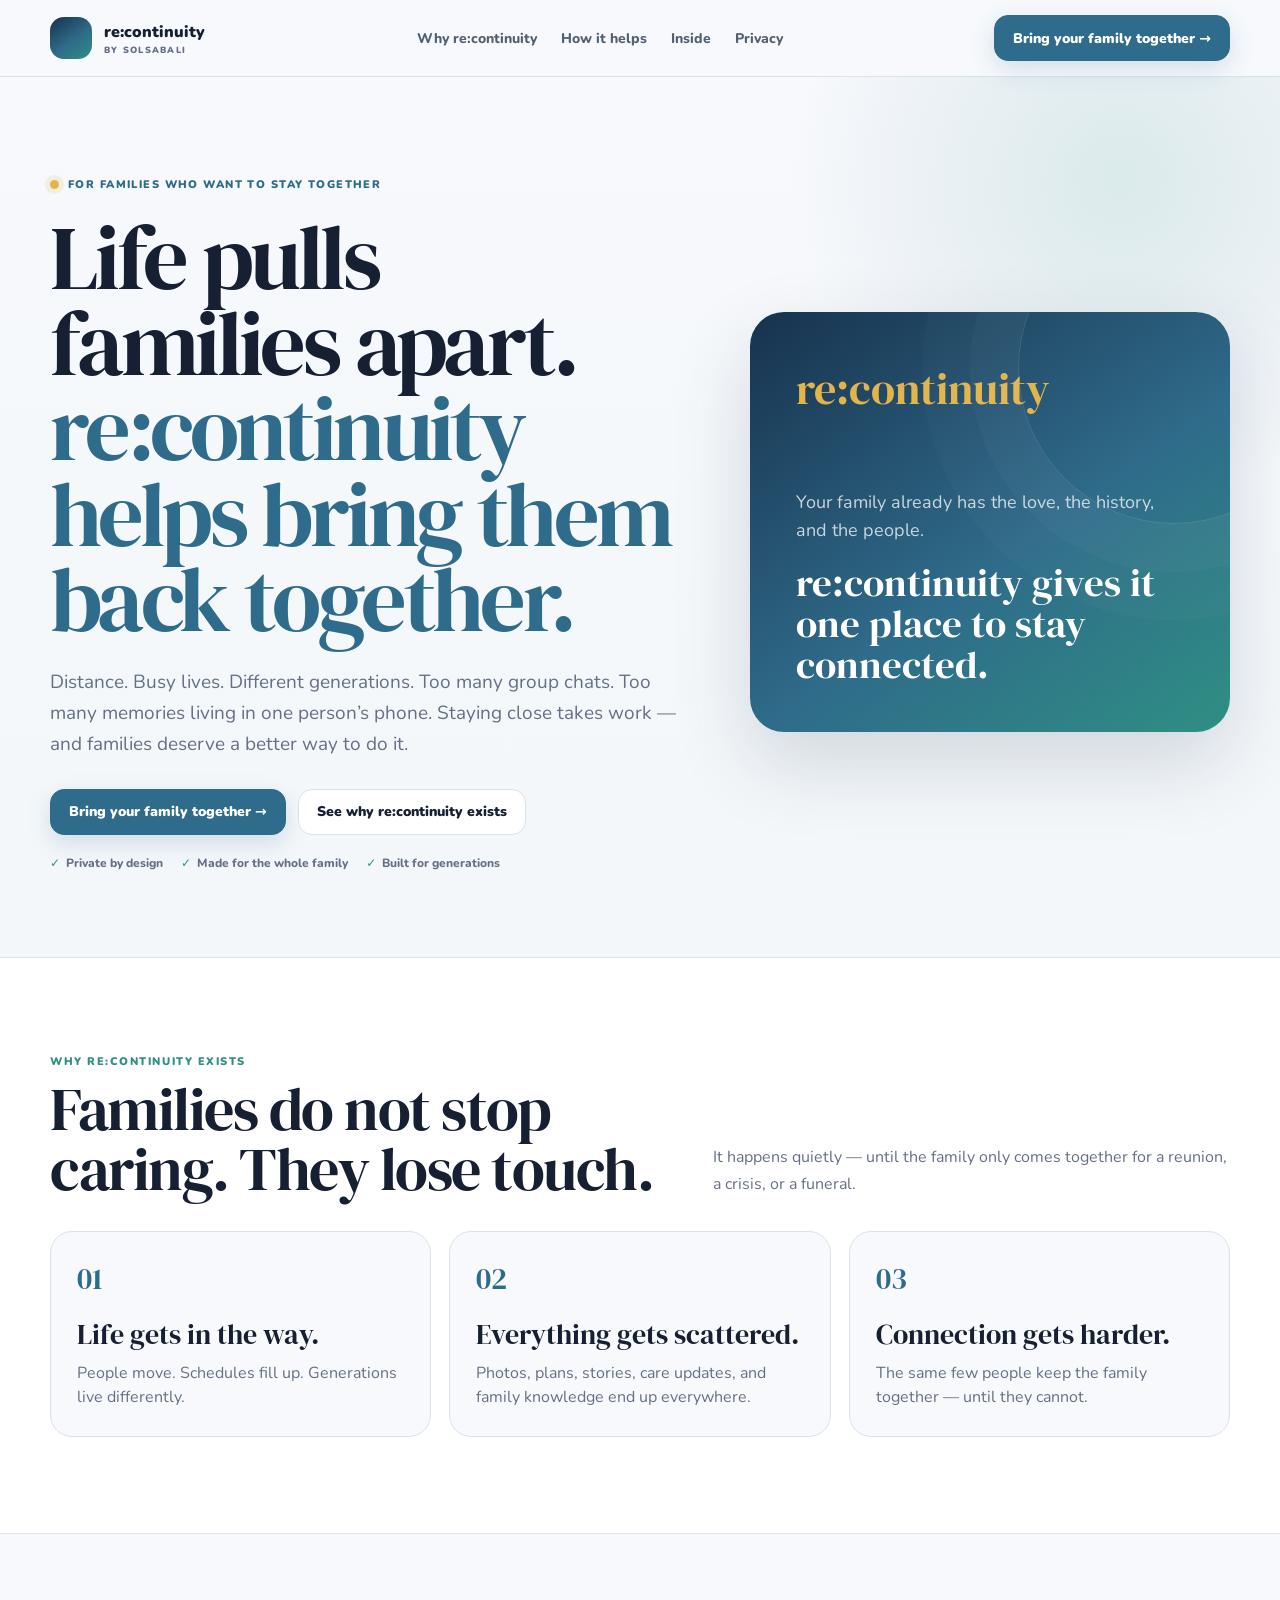
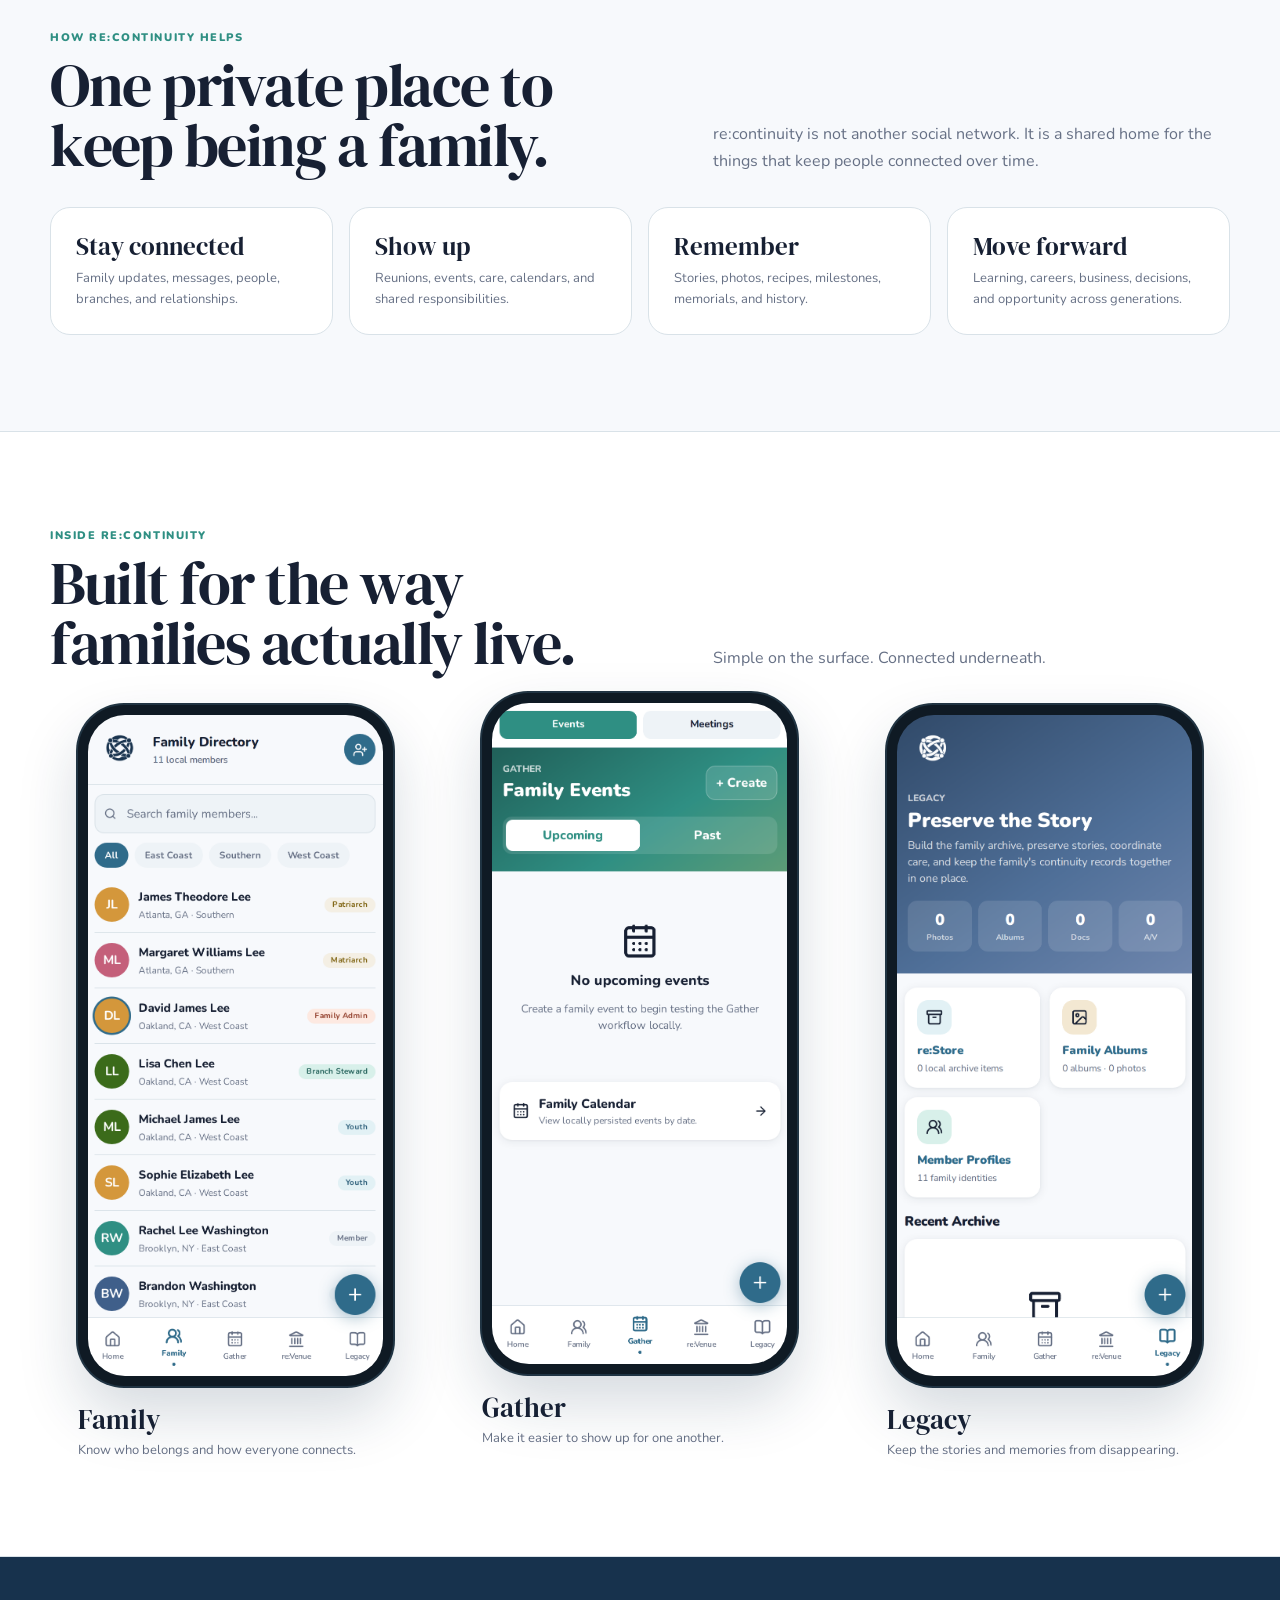
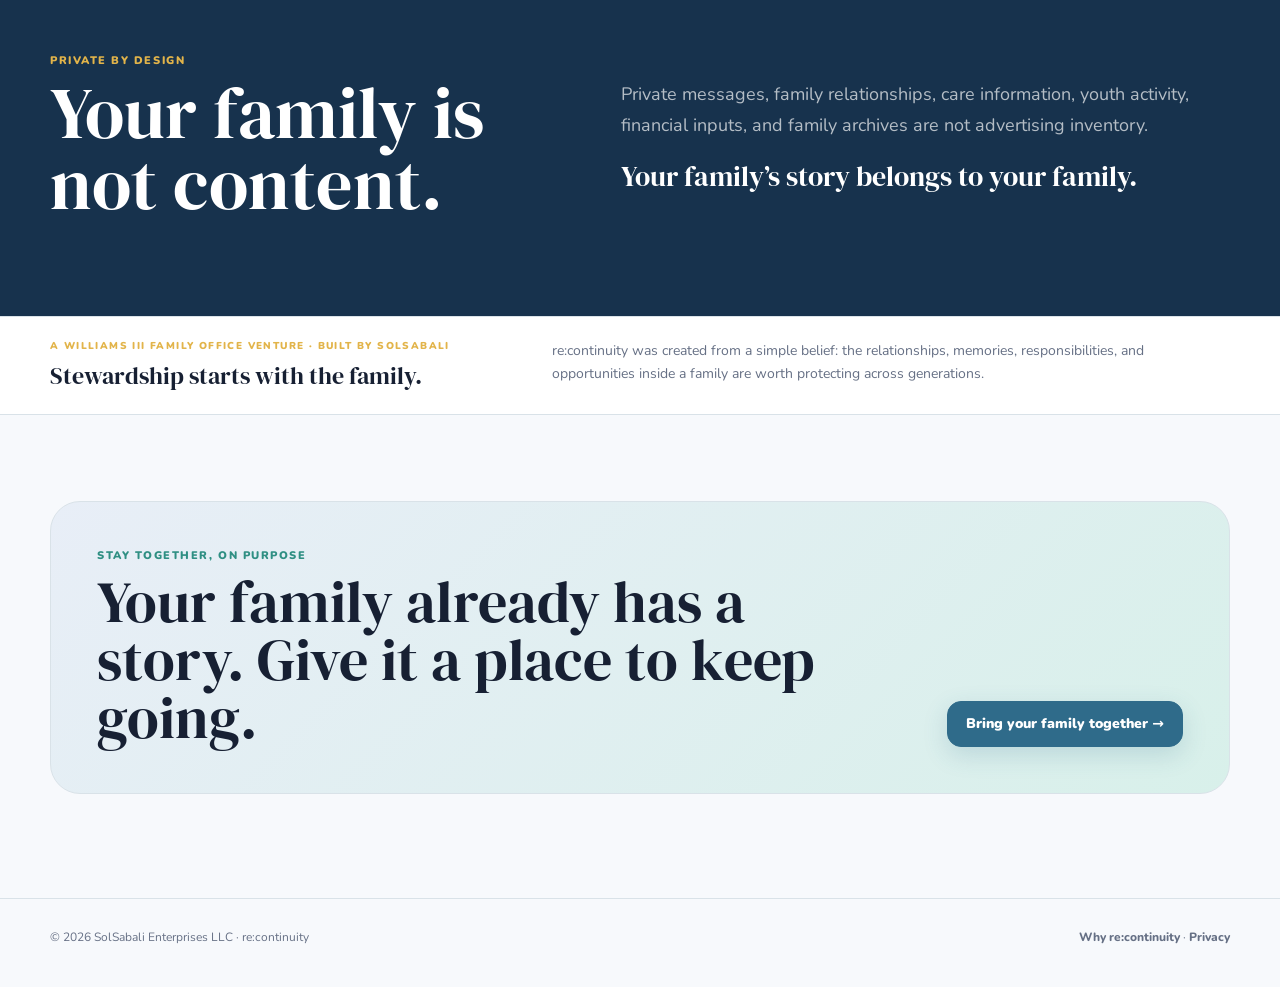
==== commit 859ae462: "Remove legacy re colon brand language from landing page" ====
--- a/index.html
+++ b/index.html
@@ -5,14 +5,14 @@
 <meta name="viewport" content="width=device-width,initial-scale=1,viewport-fit=cover">
 <meta name="theme-color" content="#F7F9FC">
 <meta name="author" content="SolSabali Enterprises LLC">
-<meta name="description" content="(re:) helps families stay connected across distance, generations, and change — in one private family home.">
+<meta name="description" content="re:continuity helps families stay connected across distance, generations, and change — in one private family home.">
 <meta http-equiv="Cache-Control" content="no-cache, no-store, must-revalidate">
 <meta http-equiv="Pragma" content="no-cache">
 <meta http-equiv="Expires" content="0">
 <link rel="icon" type="image/png" href="/re-continuity-icon.png">
 <link rel="apple-touch-icon" href="/re-continuity-icon.png">
 <link rel="manifest" href="/site.webmanifest">
-<link rel="stylesheet" href="/landing.css?v=20261004-2118">
+<link rel="stylesheet" href="/landing.css?v=20261004-2122">
 <meta property="og:type" content="website">
 <meta property="og:url" content="https://continuity.ownmypurpose.io/">
 <meta property="og:title" content="re:continuity — Keep the family together">
@@ -23,7 +23,7 @@
 <body>
 <header>
   <div class="wrap nav">
-    <a class="brand" href="#top"><span class="mark">re:</span><span>re:continuity<small>by SolSabali</small></span></a>
+    <a class="brand" href="#top"><span class="mark" aria-hidden="true"></span><span>re:continuity<small>by SolSabali</small></span></a>
     <nav class="links">
       <a href="#why">Why re:continuity</a>
       <a href="#helps">How it helps</a>
@@ -47,12 +47,12 @@
       <p class="lede">Distance. Busy lives. Different generations. Too many group chats. Too many memories living in one person’s phone. Staying close takes work — and families deserve a better way to do it.</p>
       <div class="hero-actions">
         <a class="btn primary" href="/app.html">Bring your family together →</a>
-        <a class="btn" href="#why">See why (re:) exists</a>
+        <a class="btn" href="#why">See why re:continuity exists</a>
       </div>
       <div class="micro"><span>Private by design</span><span>Made for the whole family</span><span>Built for generations</span></div>
     </div>
     <div class="hero-message-card">
-      <span class="hero-message-mark">re:</span>
+      <span class="hero-message-mark">re:continuity</span>
       <p>Your family already has the love, the history, and the people.</p>
       <strong>re:continuity gives it one place to stay connected.</strong>
     </div>
@@ -76,7 +76,7 @@
 <section class="section helps" id="helps">
   <div class="wrap">
     <div class="section-head compact-head">
-      <div><div class="kicker">How (re:) helps</div><h2>One private place to keep being a family.</h2></div>
+      <div><div class="kicker">How re:continuity helps</div><h2>One private place to keep being a family.</h2></div>
       <p>re:continuity is not another social network. It is a shared home for the things that keep people connected over time.</p>
     </div>
     <div class="help-grid">
@@ -96,15 +96,15 @@
     </div>
     <div class="screen-faces static-faces">
       <figure class="screen-face">
-        <div class="screen-phone static-phone"><img src="/assets/landing-family.png" alt="(re:) Family screen"></div>
+        <div class="screen-phone static-phone"><img src="/assets/landing-family.png?v=7f5ddb3b1b48" alt="re:continuity Family screen"></div>
         <figcaption><strong>Family</strong><span>Know who belongs and how everyone connects.</span></figcaption>
       </figure>
       <figure class="screen-face featured">
-        <div class="screen-phone static-phone"><img src="/assets/landing-gather.png" alt="(re:) Gather screen"></div>
+        <div class="screen-phone static-phone"><img src="/assets/landing-gather.png?v=850b63fa9802" alt="re:continuity Gather screen"></div>
         <figcaption><strong>Gather</strong><span>Make it easier to show up for one another.</span></figcaption>
       </figure>
       <figure class="screen-face">
-        <div class="screen-phone static-phone"><img src="/assets/landing-legacy.png" alt="(re:) Legacy screen"></div>
+        <div class="screen-phone static-phone"><img src="/assets/landing-legacy.png?v=0fa58ea546b4" alt="re:continuity Legacy screen"></div>
         <figcaption><strong>Legacy</strong><span>Keep the stories and memories from disappearing.</span></figcaption>
       </figure>
     </div>
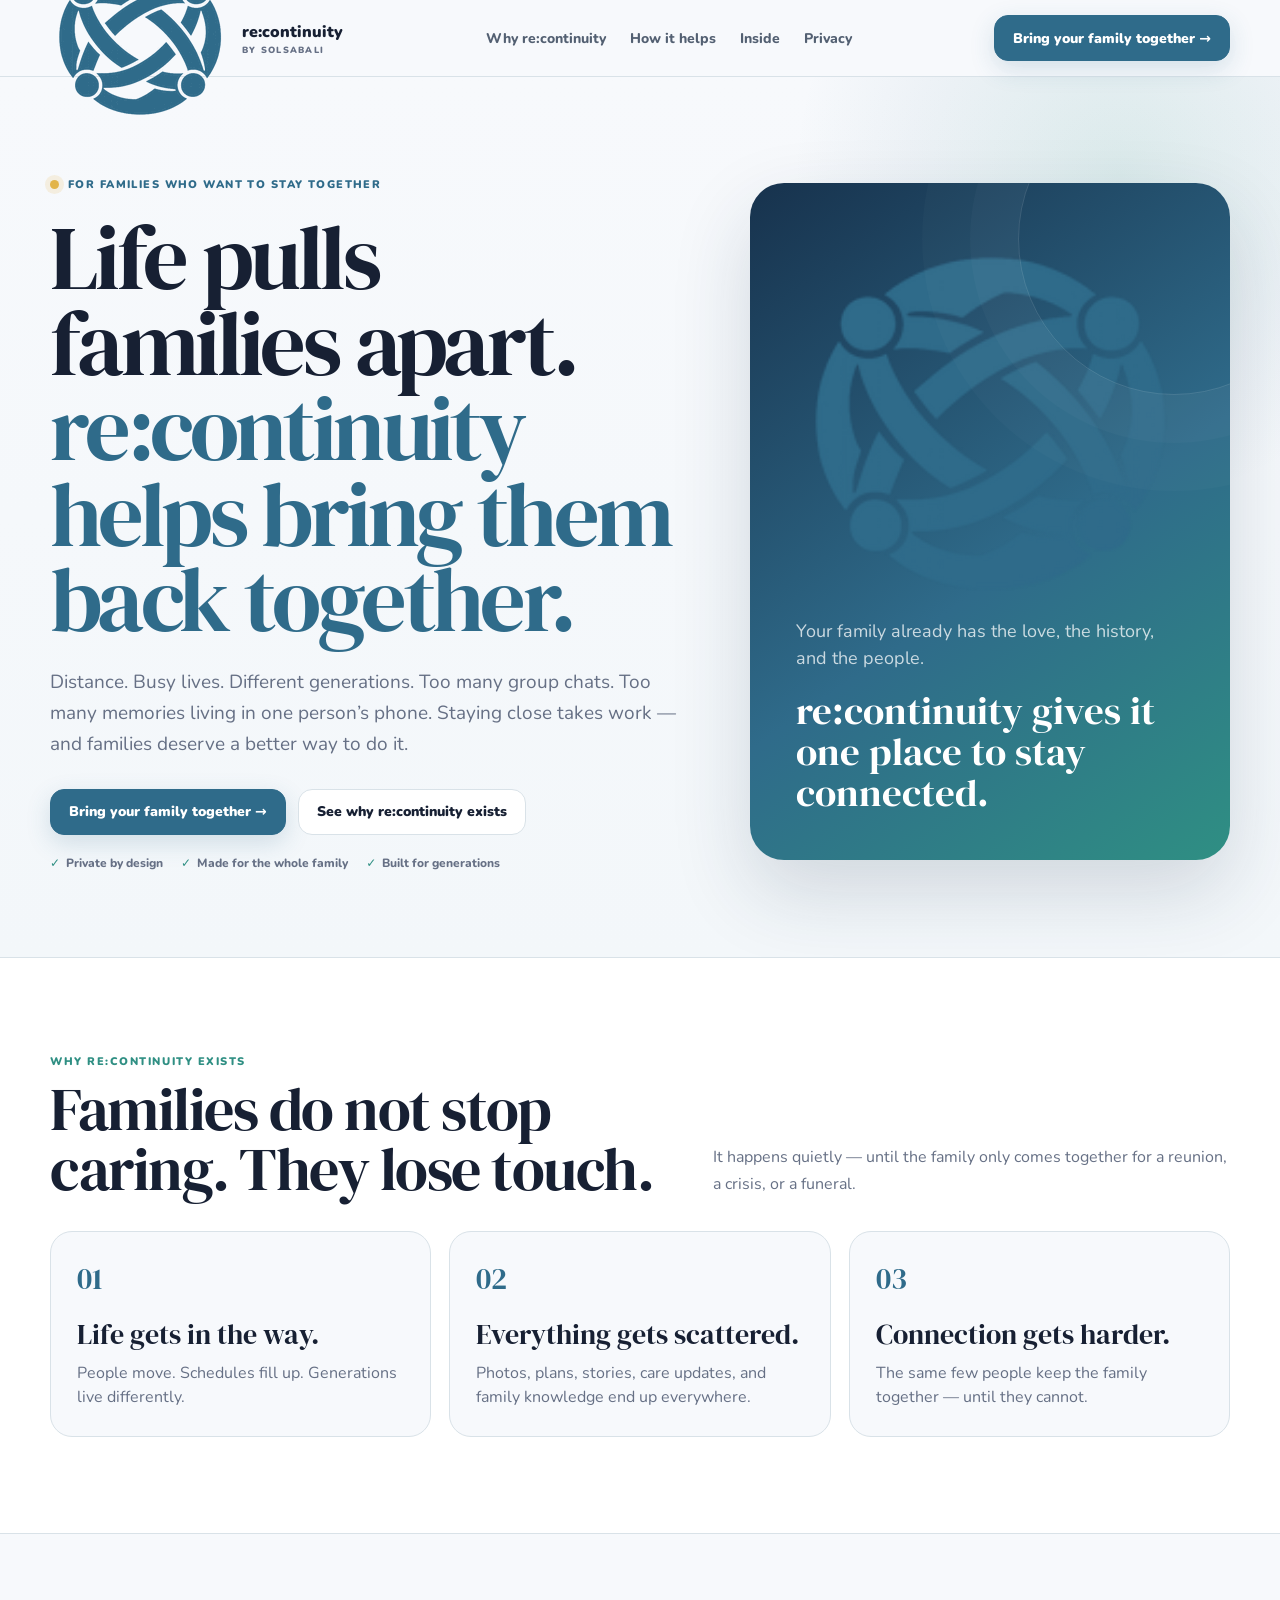
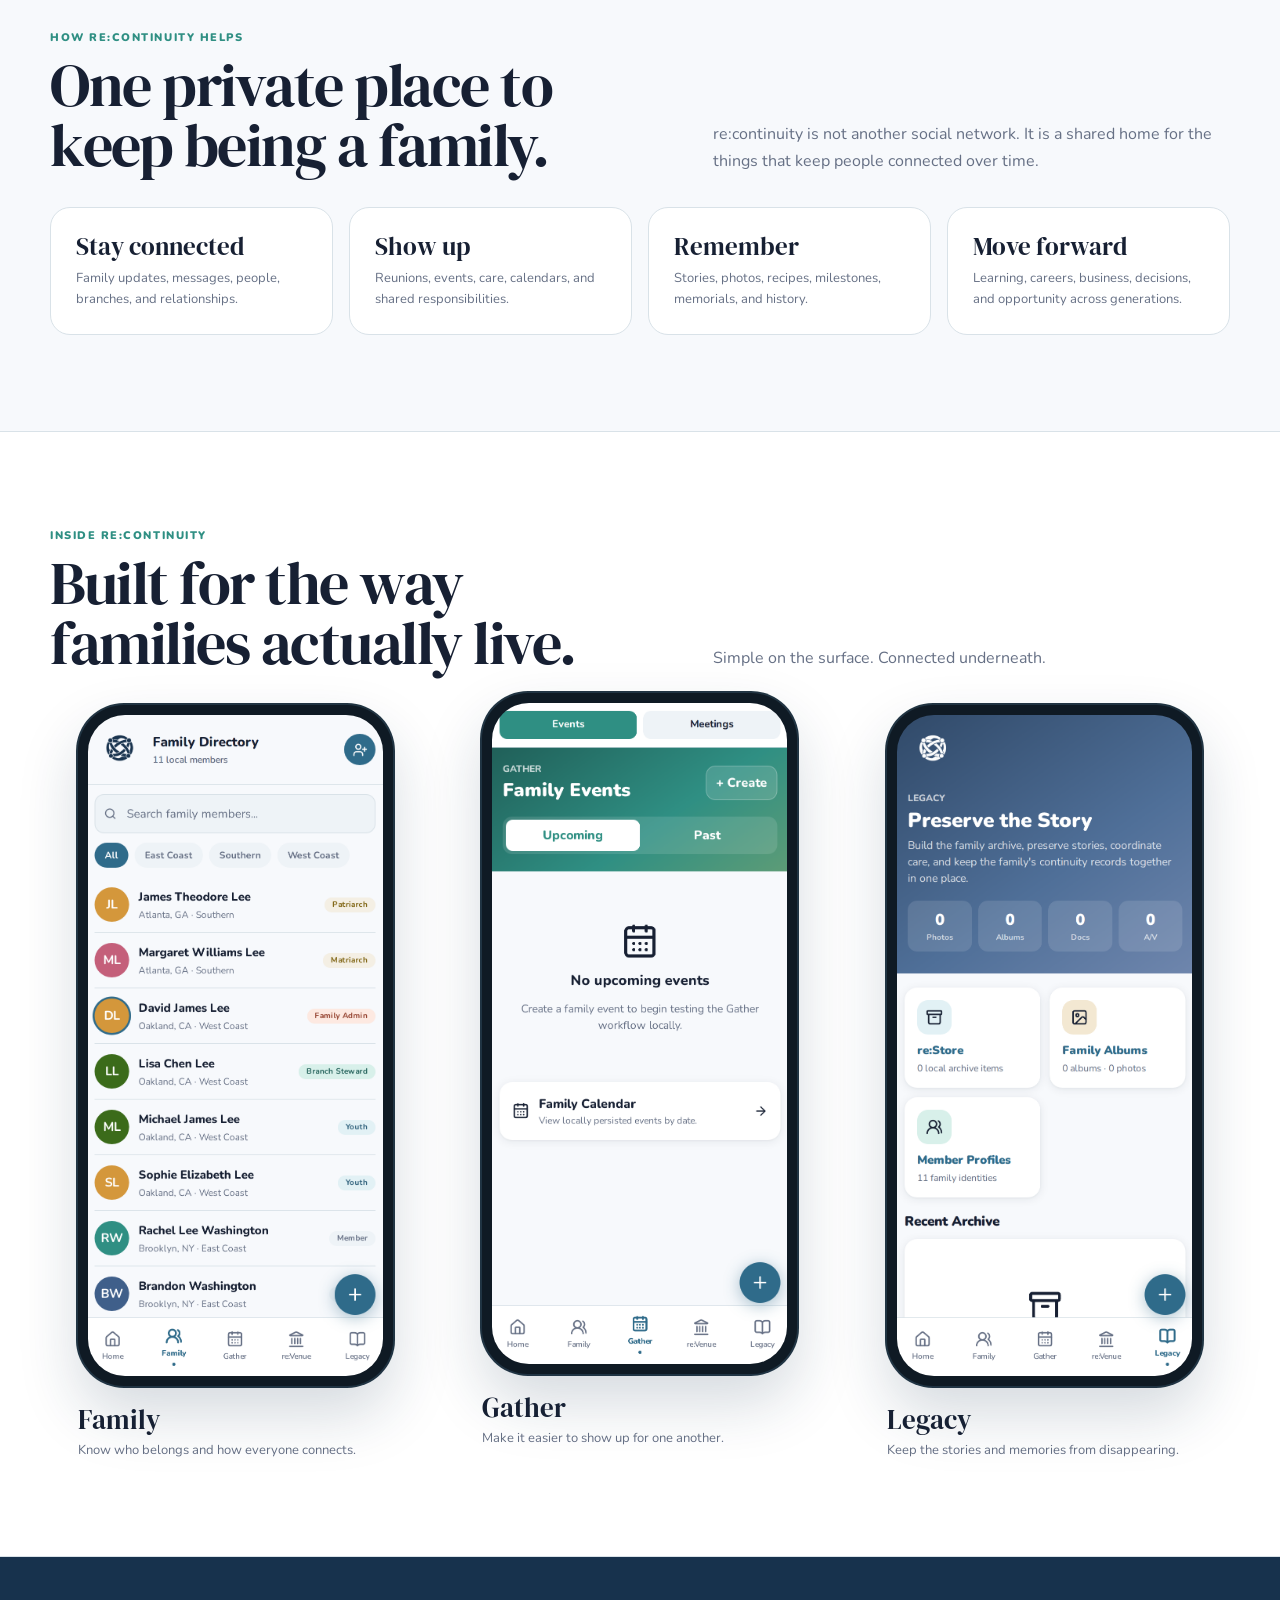
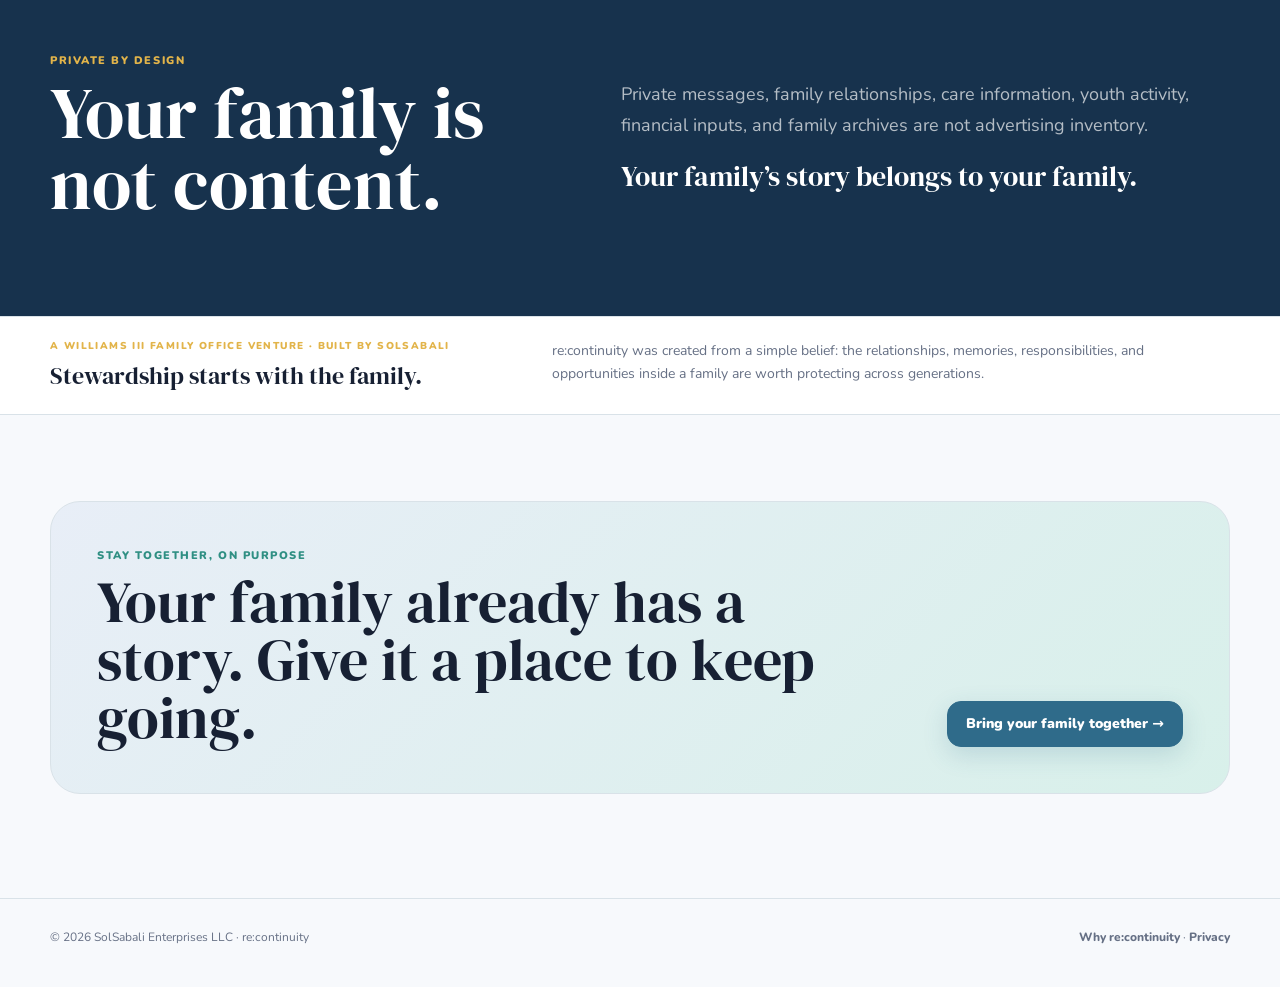
==== commit 935e98cc: "Use canonical re continuity logo on landing page" ====
--- a/index.html
+++ b/index.html
@@ -23,7 +23,7 @@
 <body>
 <header>
   <div class="wrap nav">
-    <a class="brand" href="#top"><span class="mark" aria-hidden="true"></span><span>re:continuity<small>by SolSabali</small></span></a>
+    <a class="brand" href="#top"><img class="brand-icon" src="/re-continuity-icon.png?v=canonical" alt=""><span>re:continuity<small>by SolSabali</small></span></a>
     <nav class="links">
       <a href="#why">Why re:continuity</a>
       <a href="#helps">How it helps</a>
@@ -52,7 +52,7 @@
       <div class="micro"><span>Private by design</span><span>Made for the whole family</span><span>Built for generations</span></div>
     </div>
     <div class="hero-message-card">
-      <span class="hero-message-mark">re:continuity</span>
+      <img class="hero-brand-icon" src="/re-continuity-icon.png?v=canonical" alt="">
       <p>Your family already has the love, the history, and the people.</p>
       <strong>re:continuity gives it one place to stay connected.</strong>
     </div>
--- a/landing.css
+++ b/landing.css
@@ -81,3 +81,10 @@
 .cta-box h2{max-width:800px}
 @media(max-width:980px){.hero-grid-simple,.trust-simple{grid-template-columns:1fr}.hero-message-card{min-height:320px}.pain-three,.help-grid{grid-template-columns:1fr 1fr}.static-faces .screen-face.featured{transform:none}}
 @media(max-width:660px){.hero-simple{padding:64px 0 48px}.hero-simple h1{font-size:52px}.hero-message-card{min-height:280px;padding:28px}.hero-message-card strong{font-size:32px}.pain-three,.help-grid{grid-template-columns:1fr}.trust-simple{gap:24px}.trust-simple h2{font-size:48px}}
+
+/* re:continuity public brand cleanup */
+.mark{position:relative;font-size:0;color:transparent}
+.mark:before,.mark:after{content:"";position:absolute;border-radius:50%;border:2px solid rgba(255,255,255,.92)}
+.mark:before{width:19px;height:19px;left:8px;top:8px}
+.mark:after{width:10px;height:10px;right:7px;bottom:7px;border-color:var(--accent)}
+.hero-message-mark{font:400 28px/1 var(--display);letter-spacing:-.02em;color:var(--accent)}
